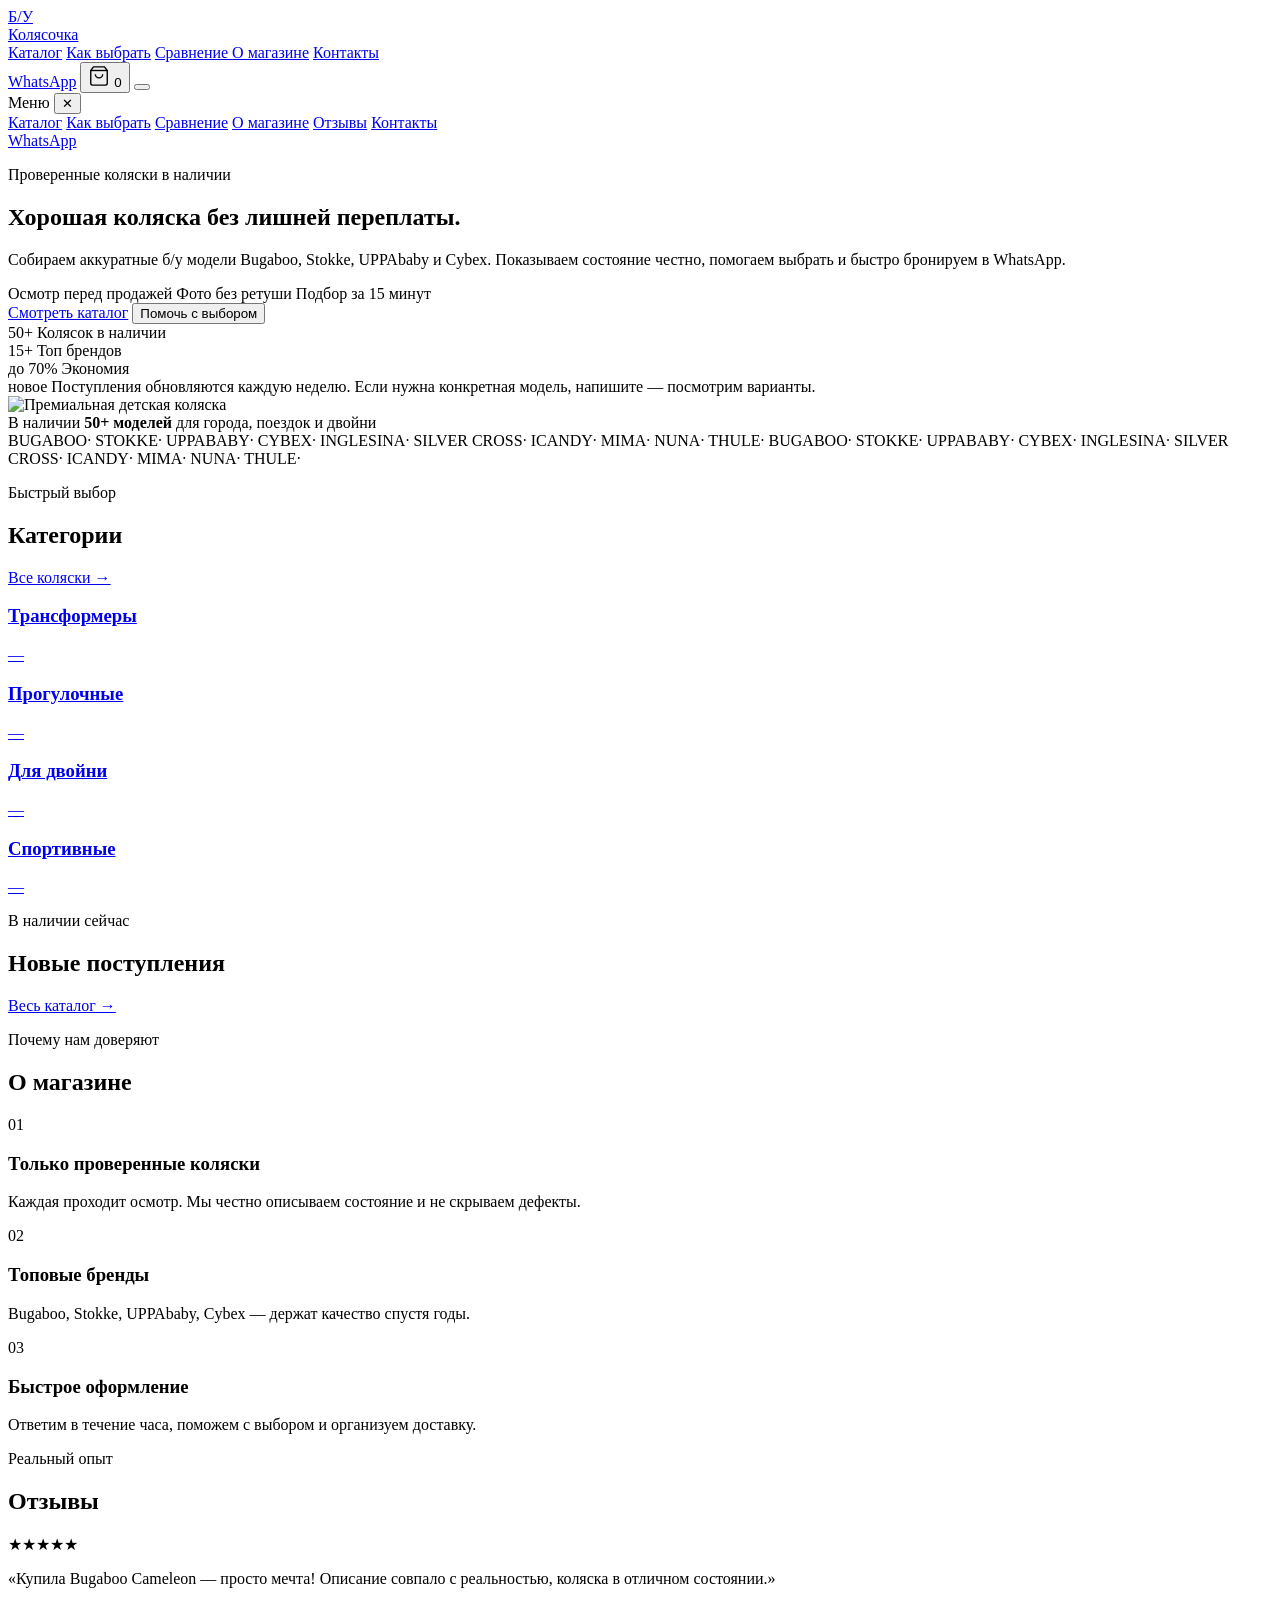
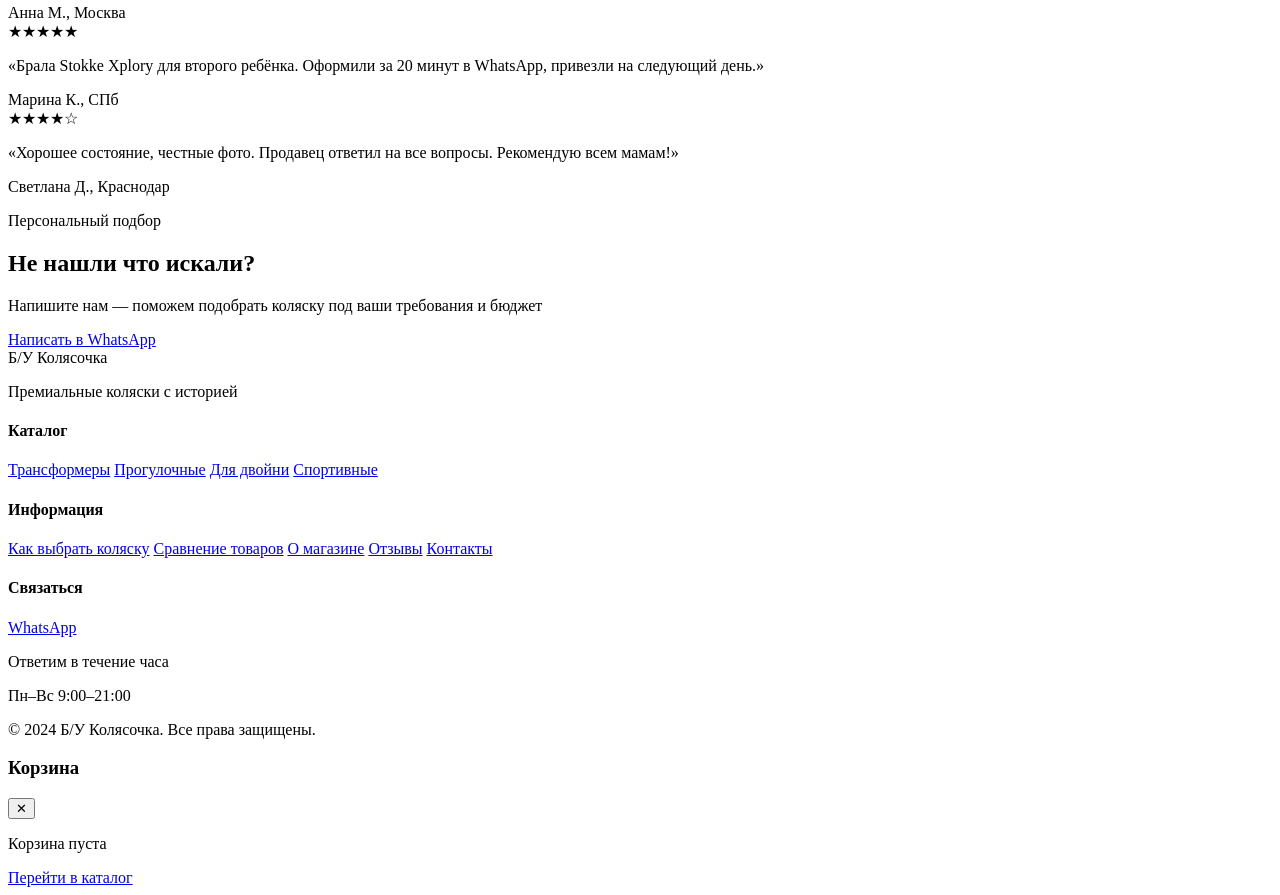
==== index.html @ c4a8dc2a "Simplify site visual style Co-authored-by: valerabeus <valerabeus@users.noreply.github.com>" ====
<!DOCTYPE html>
<html lang="ru">
<head>
  <meta charset="UTF-8">
  <meta name="viewport" content="width=device-width, initial-scale=1.0">
  <title>Б/У Колясочка — Премиальные коляски с историей</title>
  <meta name="description" content="Магазин б/у премиальных детских колясок. Bugaboo, Stokke, UPPAbaby, Cybex — тщательно проверенные коляски по честным ценам.">
  <script>
    (function () {
      var p = location.pathname, m = '/bu-kolyasochka';
      if (p === m || (p.endsWith(m) && !p.endsWith(m + '/'))) {
        location.replace(p + '/' + location.search + location.hash);
      }
    })();
  </script>
  <script src="/bu-kolyasochka/js/site.js"></script>
  <link rel="stylesheet" href="/bu-kolyasochka/css/style.css">
</head>
<body data-page="home">

  <header class="header" id="header">
    <div class="header-inner">
      <a href="index.html" class="logo">Б/У<br>Колясочка</a>
      <nav class="nav">
        <a href="catalog.html" class="nav-link">Каталог</a>
        <a href="kak-vybrat.html" class="nav-link">Как выбрать</a>
        <a href="compare.html" class="nav-link">Сравнение <span data-compare-count style="display:none"></span></a>
        <a href="#about" class="nav-link">О магазине</a>
        <a href="#contact" class="nav-link">Контакты</a>
      </nav>
      <div class="header-actions">
        <a href="https://wa.me/79000000000" class="btn btn-ghost btn-sm" target="_blank" rel="noopener">WhatsApp</a>
        <button class="cart-toggle" id="cartToggle" aria-label="Корзина">
          <svg width="22" height="22" viewBox="0 0 24 24" fill="none" stroke="currentColor" stroke-width="1.5">
            <path d="M6 2L3 6v14a2 2 0 002 2h14a2 2 0 002-2V6l-3-4z"/>
            <line x1="3" y1="6" x2="21" y2="6"/>
            <path d="M16 10a4 4 0 01-8 0"/>
          </svg>
          <span class="cart-count" id="cartCount">0</span>
        </button>
        <button class="burger" id="burgerBtn" aria-label="Меню">
          <span></span><span></span><span></span>
        </button>
      </div>
    </div>
  </header>

  <div class="mobile-menu-overlay" id="mobileMenuOverlay"></div>
  <div class="mobile-menu" id="mobileMenu">
    <div class="mobile-menu-head">
      <span class="mobile-menu-title">Меню</span>
      <button class="mobile-menu-close" id="mobileMenuClose" aria-label="Закрыть">✕</button>
    </div>
    <nav class="mobile-nav">
      <a href="catalog.html" class="mobile-nav-link">Каталог</a>
      <a href="kak-vybrat.html" class="mobile-nav-link">Как выбрать</a>
      <a href="compare.html" class="mobile-nav-link">Сравнение</a>
      <a href="#about" class="mobile-nav-link">О магазине</a>
      <a href="#reviews" class="mobile-nav-link">Отзывы</a>
      <a href="#contact" class="mobile-nav-link">Контакты</a>
    </nav>
    <div class="mobile-menu-wa">
      <a href="https://wa.me/79000000000" class="btn btn-whatsapp btn-sm" style="width:100%" target="_blank" rel="noopener">WhatsApp</a>
    </div>
  </div>

  <section class="hero">
    <div class="hero-accent"></div>
    <div class="hero-body container">
      <p class="hero-label">Проверенные коляски в наличии</p>
      <h1 class="hero-title">Хорошая коляска без лишней переплаты.</h1>
      <p class="hero-sub">Собираем аккуратные б/у модели Bugaboo, Stokke, UPPAbaby и Cybex. Показываем состояние честно, помогаем выбрать и быстро бронируем в WhatsApp.</p>
      <div class="hero-tags" aria-label="Преимущества магазина">
        <span>Осмотр перед продажей</span>
        <span>Фото без ретуши</span>
        <span>Подбор за 15 минут</span>
      </div>
      <div class="hero-cta">
        <a href="catalog.html" class="btn btn-primary btn-lg">Смотреть каталог</a>
        <button type="button" class="btn btn-ghost btn-lg" onclick="window.CatalogAssistant && window.CatalogAssistant.open()">Помочь с выбором</button>
      </div>
      <div class="hero-stats">
        <div class="hero-stat">
          <span class="hero-stat-num">50+</span>
          <span class="hero-stat-label">Колясок в наличии</span>
        </div>
        <div class="hero-stat">
          <span class="hero-stat-num">15+</span>
          <span class="hero-stat-label">Топ брендов</span>
        </div>
        <div class="hero-stat">
          <span class="hero-stat-num">до 70%</span>
          <span class="hero-stat-label">Экономия</span>
        </div>
      </div>
      <div class="hero-note">
        <span class="hero-note-mark">новое</span>
        <span>Поступления обновляются каждую неделю. Если нужна конкретная модель, напишите — посмотрим варианты.</span>
      </div>
    </div>
    <div class="hero-visual">
      <img src="https://placehold.co/1240x1280/1A1A1A/C9A96E?text=Premium+Stroller" alt="Премиальная детская коляска" loading="eager" decoding="async">
      <div class="hero-visual-card">
        <span class="hero-visual-kicker">В наличии</span>
        <strong>50+ моделей</strong>
        <span>для города, поездок и двойни</span>
      </div>
    </div>
  </section>

  <div class="ticker">
    <div class="ticker-track" id="tickerTrack">
      <span>BUGABOO</span><span>·</span>
      <span>STOKKE</span><span>·</span>
      <span>UPPABABY</span><span>·</span>
      <span>CYBEX</span><span>·</span>
      <span>INGLESINA</span><span>·</span>
      <span>SILVER CROSS</span><span>·</span>
      <span>ICANDY</span><span>·</span>
      <span>MIMA</span><span>·</span>
      <span>NUNA</span><span>·</span>
      <span>THULE</span><span>·</span>
      <span>BUGABOO</span><span>·</span>
      <span>STOKKE</span><span>·</span>
      <span>UPPABABY</span><span>·</span>
      <span>CYBEX</span><span>·</span>
      <span>INGLESINA</span><span>·</span>
      <span>SILVER CROSS</span><span>·</span>
      <span>ICANDY</span><span>·</span>
      <span>MIMA</span><span>·</span>
      <span>NUNA</span><span>·</span>
      <span>THULE</span><span>·</span>
    </div>
  </div>

  <section class="section" id="categories">
    <div class="container">
      <div class="section-header">
        <div>
          <p class="section-kicker">Быстрый выбор</p>
          <h2 class="section-title">Категории</h2>
        </div>
        <a href="catalog.html" class="section-link">Все коляски →</a>
      </div>
      <div class="categories-grid">
        <a href="catalog.html?type=transformer" class="category-card category-card--large">
          <div class="category-card-bg" style="background-image:url('https://placehold.co/800x900/111111/C9A96E?text=Трансформеры')"></div>
          <div class="category-card-content">
            <h3 class="category-card-title">Трансформеры</h3>
            <p class="category-card-count" id="countTransformer">—</p>
          </div>
        </a>
        <div class="categories-side">
          <a href="catalog.html?type=stroller" class="category-card">
            <div class="category-card-bg" style="background-image:url('https://placehold.co/600x400/111111/C9A96E?text=Прогулочные')"></div>
            <div class="category-card-content">
              <h3 class="category-card-title">Прогулочные</h3>
              <p class="category-card-count" id="countStroller">—</p>
            </div>
          </a>
          <a href="catalog.html?type=twin" class="category-card">
            <div class="category-card-bg" style="background-image:url('https://placehold.co/600x400/111111/C9A96E?text=Для+двойни')"></div>
            <div class="category-card-content">
              <h3 class="category-card-title">Для двойни</h3>
              <p class="category-card-count" id="countTwin">—</p>
            </div>
          </a>
          <a href="catalog.html?type=sport" class="category-card">
            <div class="category-card-bg" style="background-image:url('https://placehold.co/600x400/111111/C9A96E?text=Спортивные')"></div>
            <div class="category-card-content">
              <h3 class="category-card-title">Спортивные</h3>
              <p class="category-card-count" id="countSport">—</p>
            </div>
          </a>
        </div>
      </div>
    </div>
  </section>

  <section class="section" id="featured">
    <div class="container">
      <div class="section-header">
        <div>
          <p class="section-kicker">В наличии сейчас</p>
          <h2 class="section-title">Новые поступления</h2>
        </div>
        <a href="catalog.html" class="section-link">Весь каталог →</a>
      </div>
      <div class="products-grid" id="featuredGrid"></div>
    </div>
  </section>

  <section class="section" id="about">
    <div class="container">
      <div class="section-header">
        <div>
          <p class="section-kicker">Почему нам доверяют</p>
          <h2 class="section-title">О магазине</h2>
        </div>
      </div>
      <div class="about-grid">
        <div class="about-card">
          <div class="about-card-icon">01</div>
          <h3 class="about-card-title">Только проверенные коляски</h3>
          <p class="about-card-text">Каждая проходит осмотр. Мы честно описываем состояние и не скрываем дефекты.</p>
        </div>
        <div class="about-card">
          <div class="about-card-icon">02</div>
          <h3 class="about-card-title">Топовые бренды</h3>
          <p class="about-card-text">Bugaboo, Stokke, UPPAbaby, Cybex — держат качество спустя годы.</p>
        </div>
        <div class="about-card">
          <div class="about-card-icon">03</div>
          <h3 class="about-card-title">Быстрое оформление</h3>
          <p class="about-card-text">Ответим в течение часа, поможем с выбором и организуем доставку.</p>
        </div>
      </div>
    </div>
  </section>

  <section class="section" id="reviews">
    <div class="container">
      <div class="section-header">
        <div>
          <p class="section-kicker">Реальный опыт</p>
          <h2 class="section-title">Отзывы</h2>
        </div>
      </div>
      <div class="reviews-grid">
        <div class="review-card">
          <div class="review-stars">★★★★★</div>
          <p class="review-text">«Купила Bugaboo Cameleon — просто мечта! Описание совпало с реальностью, коляска в отличном состоянии.»</p>
          <div class="review-author">Анна М., Москва</div>
        </div>
        <div class="review-card">
          <div class="review-stars">★★★★★</div>
          <p class="review-text">«Брала Stokke Xplory для второго ребёнка. Оформили за 20 минут в WhatsApp, привезли на следующий день.»</p>
          <div class="review-author">Марина К., СПб</div>
        </div>
        <div class="review-card">
          <div class="review-stars">★★★★☆</div>
          <p class="review-text">«Хорошее состояние, честные фото. Продавец ответил на все вопросы. Рекомендую всем мамам!»</p>
          <div class="review-author">Светлана Д., Краснодар</div>
        </div>
      </div>
    </div>
  </section>

  <section class="section section--cta" id="contact">
    <div class="container">
      <div class="contact-cta">
        <p class="section-kicker">Персональный подбор</p>
        <h2 class="contact-title">Не нашли что искали?</h2>
        <p class="contact-sub">Напишите нам — поможем подобрать коляску под ваши требования и бюджет</p>
        <a href="https://wa.me/79000000000" class="btn btn-primary btn-lg" target="_blank" rel="noopener">Написать в WhatsApp</a>
      </div>
    </div>
  </section>

  <footer class="footer">
    <div class="container">
      <div class="footer-grid">
        <div class="footer-brand">
          <div class="footer-logo">Б/У Колясочка</div>
          <p class="footer-tagline">Премиальные коляски с историей</p>
        </div>
        <div class="footer-col">
          <h4 class="footer-col-title">Каталог</h4>
          <a href="catalog.html?type=transformer" class="footer-link">Трансформеры</a>
          <a href="catalog.html?type=stroller" class="footer-link">Прогулочные</a>
          <a href="catalog.html?type=twin" class="footer-link">Для двойни</a>
          <a href="catalog.html?type=sport" class="footer-link">Спортивные</a>
        </div>
        <div class="footer-col">
          <h4 class="footer-col-title">Информация</h4>
          <a href="kak-vybrat.html" class="footer-link">Как выбрать коляску</a>
          <a href="compare.html" class="footer-link">Сравнение товаров</a>
          <a href="#about" class="footer-link">О магазине</a>
          <a href="#reviews" class="footer-link">Отзывы</a>
          <a href="#contact" class="footer-link">Контакты</a>
        </div>
        <div class="footer-col">
          <h4 class="footer-col-title">Связаться</h4>
          <a href="https://wa.me/79000000000" class="footer-link" target="_blank" rel="noopener">WhatsApp</a>
          <p class="footer-text">Ответим в течение часа</p>
          <p class="footer-text">Пн–Вс 9:00–21:00</p>
        </div>
      </div>
      <div class="footer-bottom">
        <p class="footer-copy">© 2024 Б/У Колясочка. Все права защищены.</p>
      </div>
    </div>
  </footer>

  <div class="cart-overlay" id="cartOverlay"></div>
  <aside class="cart-drawer" id="cartDrawer">
    <div class="cart-drawer-header">
      <h3 class="cart-drawer-title">Корзина</h3>
      <button class="cart-drawer-close" id="cartClose" aria-label="Закрыть">✕</button>
    </div>
    <div class="cart-drawer-body" id="cartBody">
      <div class="cart-empty" id="cartEmpty">
        <p>Корзина пуста</p>
        <a href="catalog.html" class="btn btn-primary btn-sm">Перейти в каталог</a>
      </div>
      <div class="cart-items" id="cartItems"></div>
    </div>
    <div class="cart-drawer-footer" id="cartFooter" style="display:none">
      <div class="cart-total">
        <span>Итого:</span>
        <span class="cart-total-price" id="cartTotal">0 ₽</span>
      </div>
      <button class="btn btn-primary btn-lg" id="checkoutBtn" style="width:100%">Оформить через WhatsApp</button>
    </div>
  </aside>

  <nav class="bottom-nav" id="bottomNav" aria-label="Мобильная навигация"></nav>

  <script src="/bu-kolyasochka/js/products.js"></script>
  <script src="/bu-kolyasochka/js/cart.js"></script>
  <script src="/bu-kolyasochka/js/compare.js"></script>
  <script src="/bu-kolyasochka/js/main.js"></script>
  <script src="/bu-kolyasochka/js/assistant.js"></script>
</body>
</html>
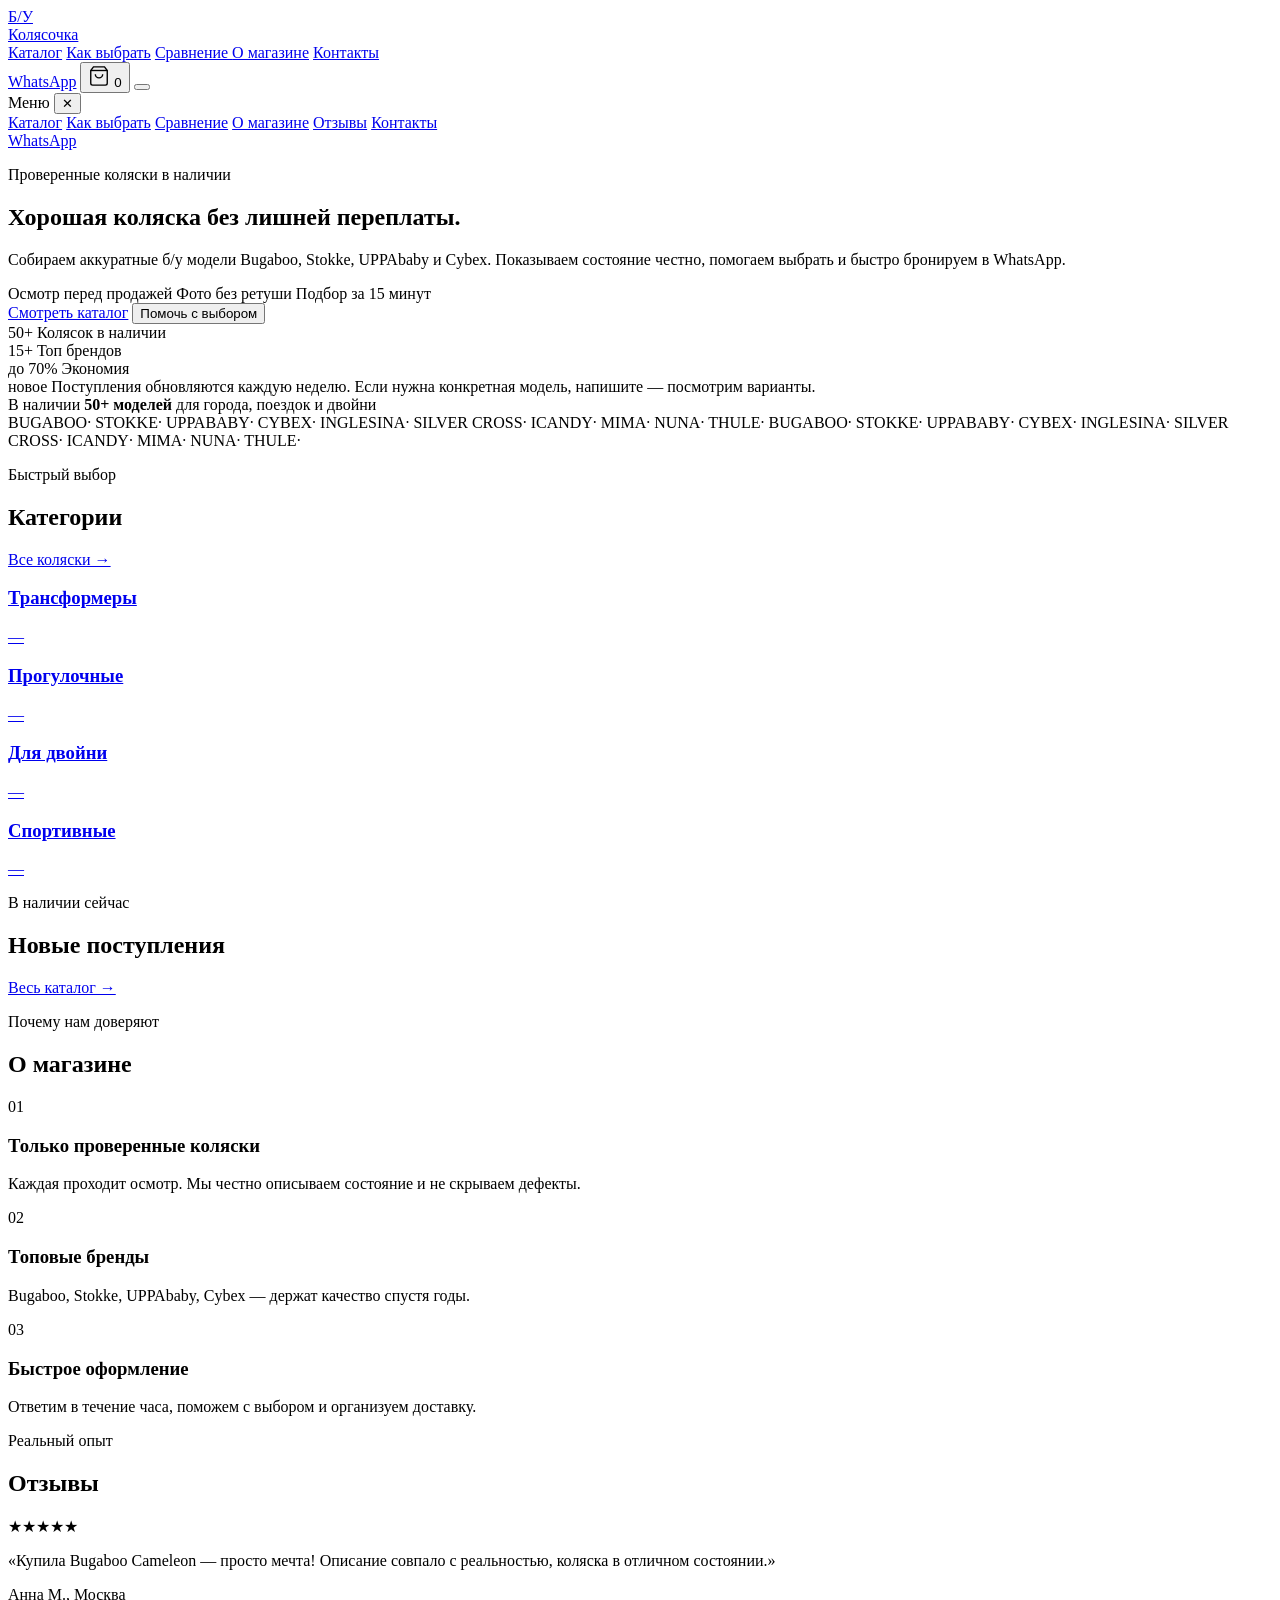
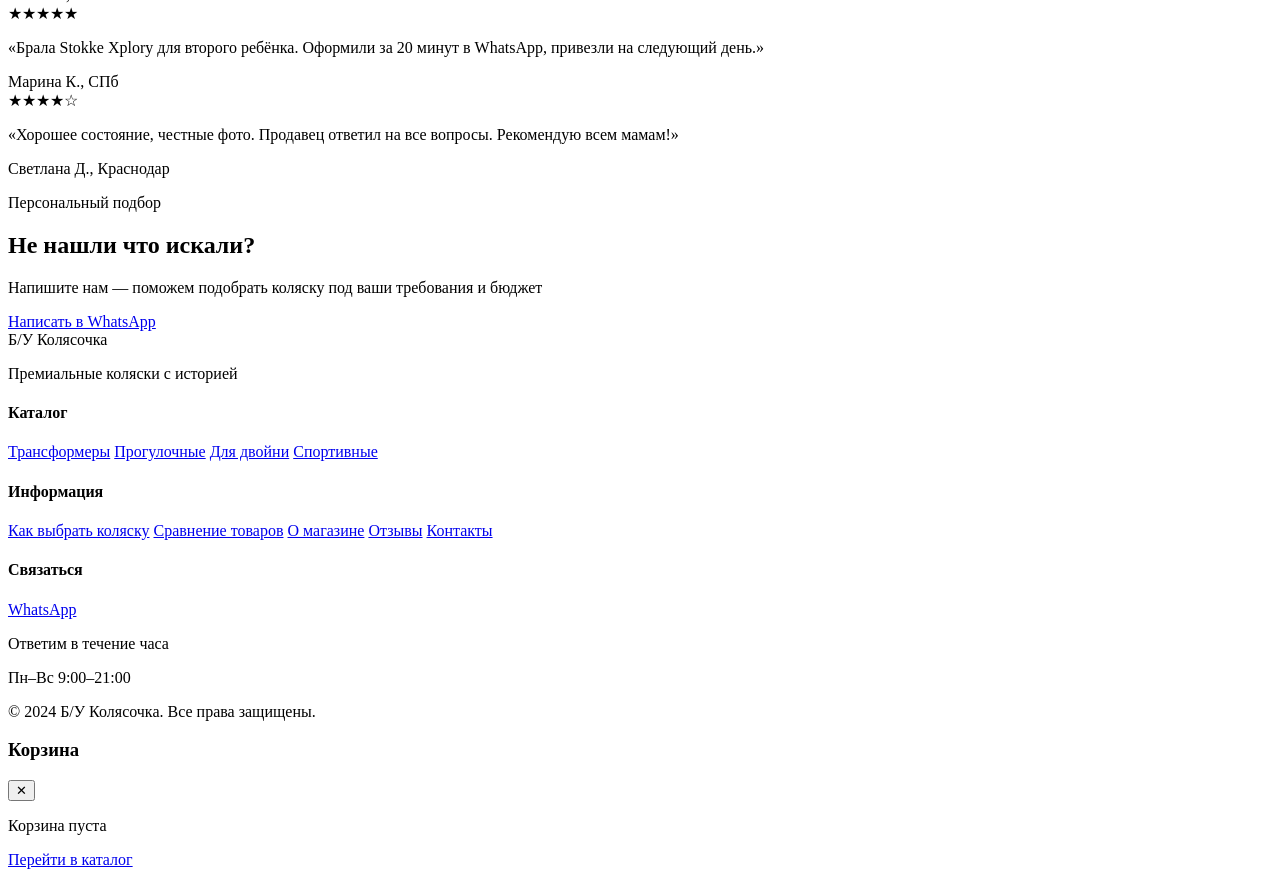
==== commit ceca9732: "Remove homepage placeholder image links Co-authored-by: valerabeus <valerabeus@users.noreply.github." ====
--- a/index.html
+++ b/index.html
@@ -99,7 +99,6 @@
       </div>
     </div>
     <div class="hero-visual">
-      <img src="https://placehold.co/1240x1280/1A1A1A/C9A96E?text=Premium+Stroller" alt="Премиальная детская коляска" loading="eager" decoding="async">
       <div class="hero-visual-card">
         <span class="hero-visual-kicker">В наличии</span>
         <strong>50+ моделей</strong>
@@ -144,7 +143,7 @@
       </div>
       <div class="categories-grid">
         <a href="catalog.html?type=transformer" class="category-card category-card--large">
-          <div class="category-card-bg" style="background-image:url('https://placehold.co/800x900/111111/C9A96E?text=Трансформеры')"></div>
+          <div class="category-card-bg"></div>
           <div class="category-card-content">
             <h3 class="category-card-title">Трансформеры</h3>
             <p class="category-card-count" id="countTransformer">—</p>
@@ -152,21 +151,21 @@
         </a>
         <div class="categories-side">
           <a href="catalog.html?type=stroller" class="category-card">
-            <div class="category-card-bg" style="background-image:url('https://placehold.co/600x400/111111/C9A96E?text=Прогулочные')"></div>
+            <div class="category-card-bg"></div>
             <div class="category-card-content">
               <h3 class="category-card-title">Прогулочные</h3>
               <p class="category-card-count" id="countStroller">—</p>
             </div>
           </a>
           <a href="catalog.html?type=twin" class="category-card">
-            <div class="category-card-bg" style="background-image:url('https://placehold.co/600x400/111111/C9A96E?text=Для+двойни')"></div>
+            <div class="category-card-bg"></div>
             <div class="category-card-content">
               <h3 class="category-card-title">Для двойни</h3>
               <p class="category-card-count" id="countTwin">—</p>
             </div>
           </a>
           <a href="catalog.html?type=sport" class="category-card">
-            <div class="category-card-bg" style="background-image:url('https://placehold.co/600x400/111111/C9A96E?text=Спортивные')"></div>
+            <div class="category-card-bg"></div>
             <div class="category-card-content">
               <h3 class="category-card-title">Спортивные</h3>
               <p class="category-card-count" id="countSport">—</p>
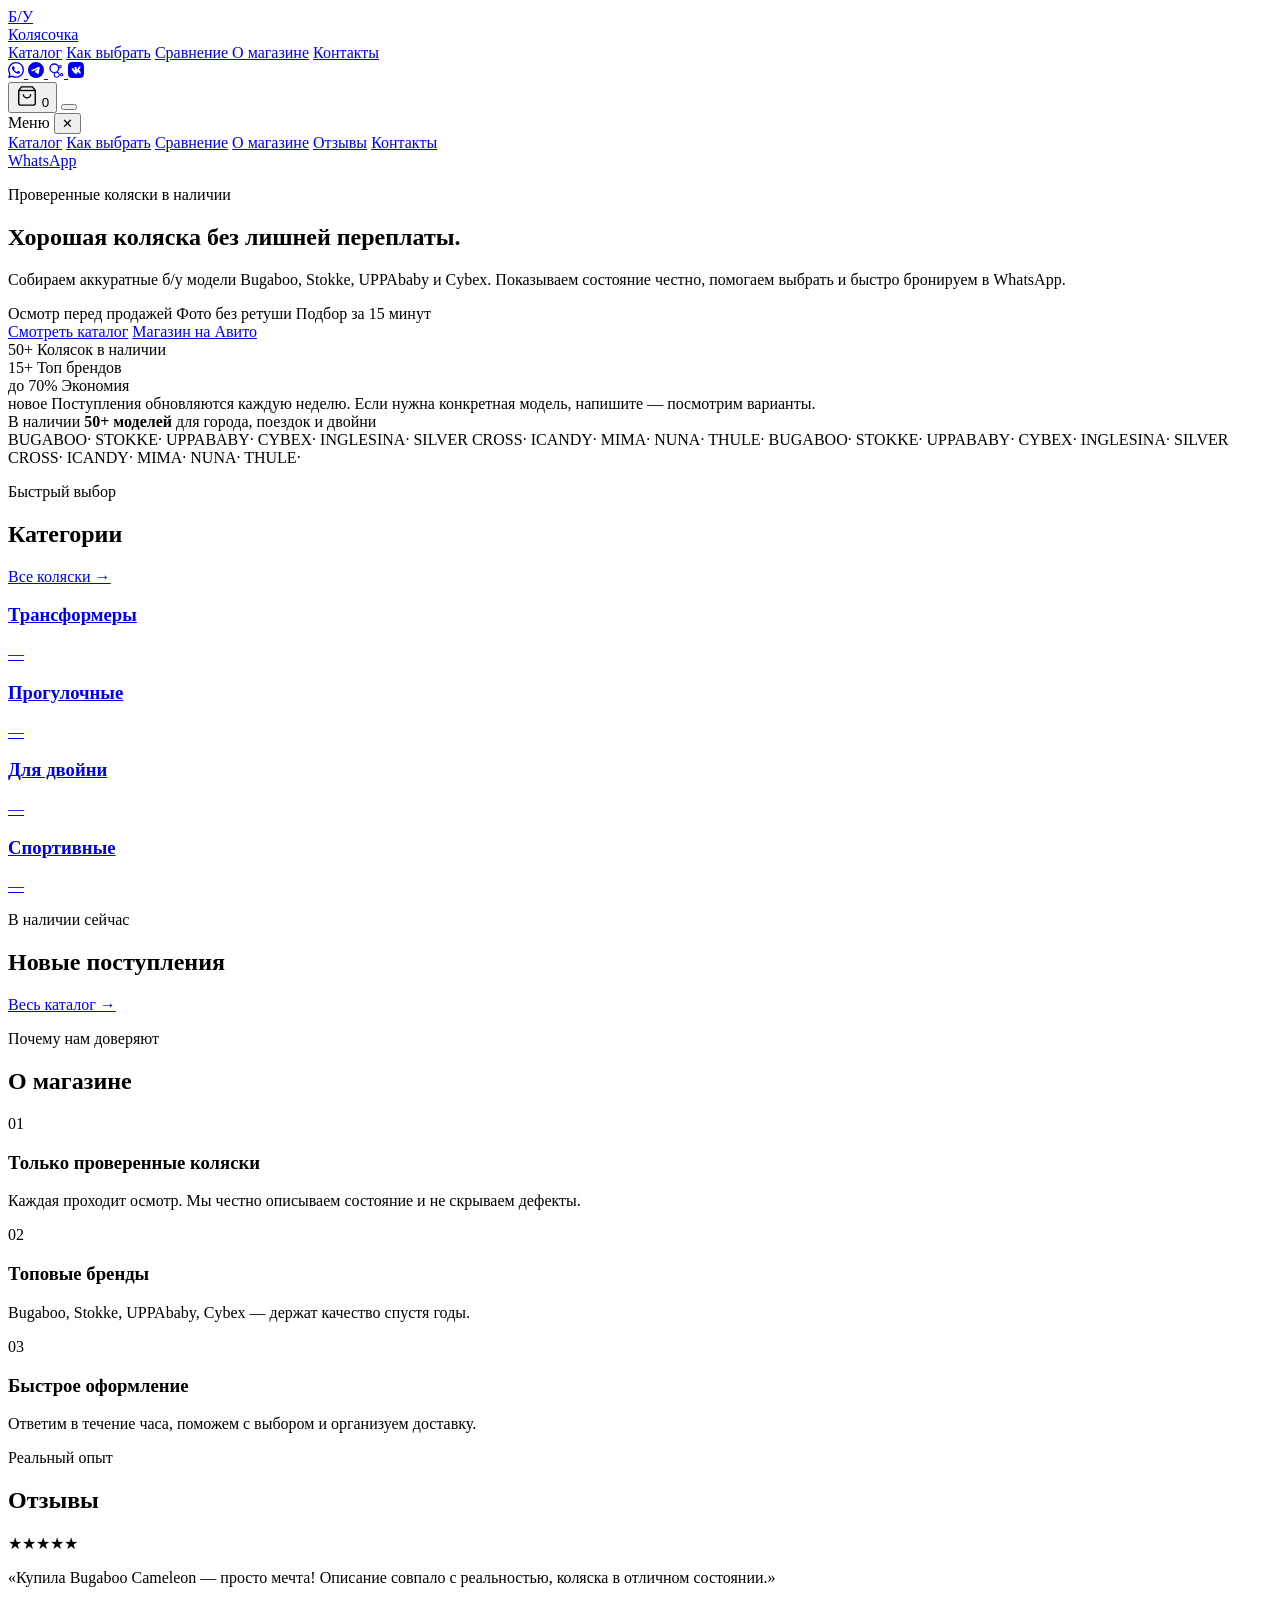
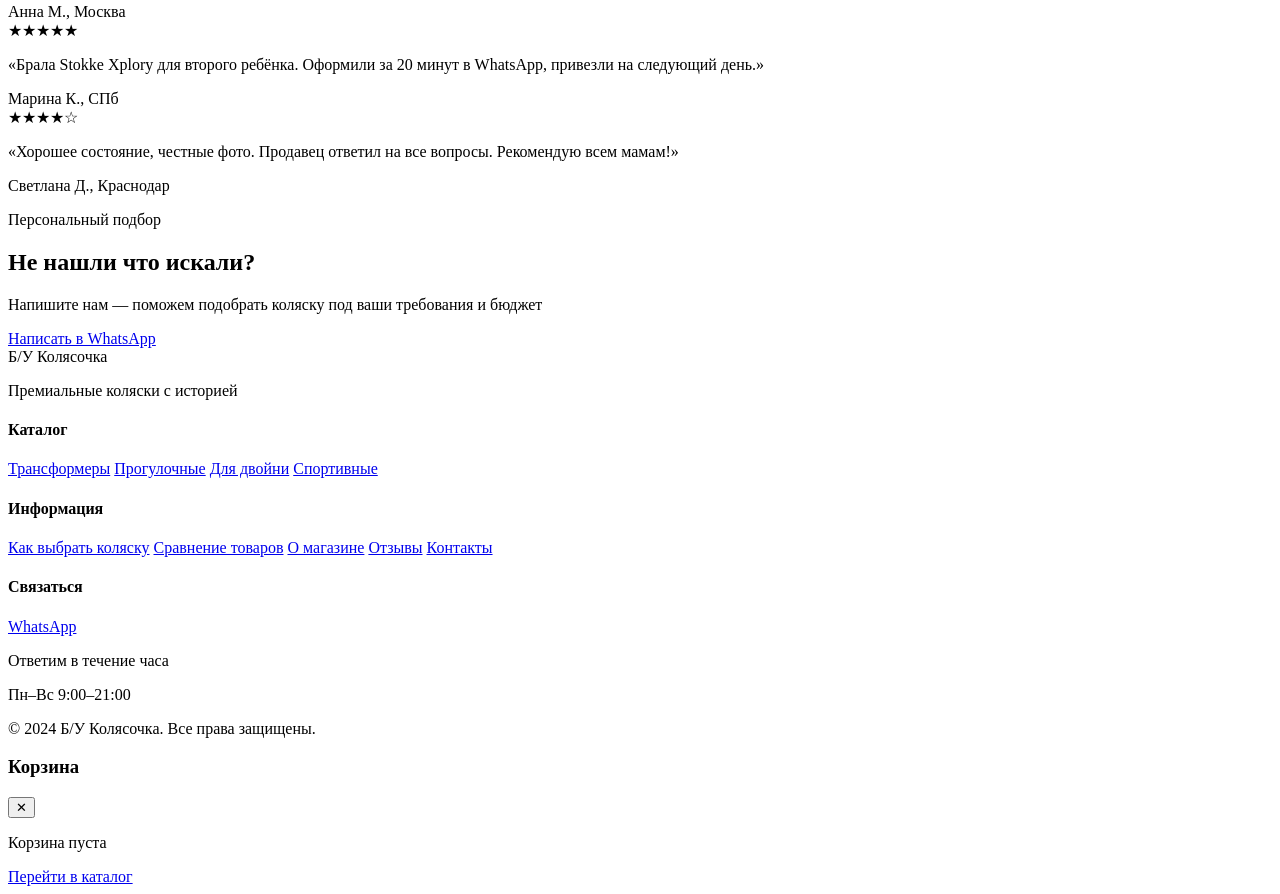
==== commit 55bcc6d7: "Add social icons to all page headers and Avito CTA to hero Replace WhatsApp button in header with 4 " ====
--- a/index.html
+++ b/index.html
@@ -29,7 +29,20 @@
         <a href="#contact" class="nav-link">Контакты</a>
       </nav>
       <div class="header-actions">
-        <a href="https://wa.me/79000000000" class="btn btn-ghost btn-sm" target="_blank" rel="noopener">WhatsApp</a>
+        <div class="social-icons">
+          <a href="https://wa.me/79000000000" class="social-icon social-icon--wa" target="_blank" rel="noopener" title="WhatsApp">
+            <svg width="16" height="16" viewBox="0 0 24 24" fill="currentColor" aria-hidden="true"><path d="M17.472 14.382c-.297-.149-1.758-.867-2.03-.967-.273-.099-.471-.148-.67.15-.197.297-.767.966-.94 1.164-.173.199-.347.223-.644.075-.297-.15-1.255-.463-2.39-1.475-.883-.788-1.48-1.761-1.653-2.059-.173-.297-.018-.458.13-.606.134-.133.298-.347.446-.52.149-.174.198-.298.298-.497.099-.198.05-.371-.025-.52-.075-.149-.669-1.612-.916-2.207-.242-.579-.487-.5-.669-.51-.173-.008-.371-.01-.57-.01-.198 0-.52.074-.792.372-.272.297-1.04 1.016-1.04 2.479 0 1.462 1.065 2.875 1.213 3.074.149.198 2.096 3.2 5.077 4.487.709.306 1.262.489 1.694.625.712.227 1.36.195 1.871.118.571-.085 1.758-.719 2.006-1.413.248-.694.248-1.289.173-1.413-.074-.124-.272-.198-.57-.347m-5.421 7.403h-.004a9.87 9.87 0 01-5.031-1.378l-.361-.214-3.741.982.998-3.648-.235-.374a9.86 9.86 0 01-1.51-5.26c.001-5.45 4.436-9.884 9.888-9.884 2.64 0 5.122 1.03 6.988 2.898a9.825 9.825 0 012.893 6.994c-.003 5.45-4.437 9.884-9.885 9.884m8.413-18.297A11.815 11.815 0 0012.05 0C5.495 0 .16 5.335.157 11.892c0 2.096.547 4.142 1.588 5.945L.057 24l6.305-1.654a11.882 11.882 0 005.683 1.448h.005c6.554 0 11.89-5.335 11.893-11.893a11.821 11.821 0 00-3.48-8.413z"/></svg>
+          </a>
+          <a href="https://t.me/bukolyasochka" class="social-icon social-icon--tg" target="_blank" rel="noopener" title="Telegram">
+            <svg width="16" height="16" viewBox="0 0 24 24" fill="currentColor" aria-hidden="true"><path d="M11.944 0A12 12 0 0 0 0 12a12 12 0 0 0 12 12 12 12 0 0 0 12-12A12 12 0 0 0 12 0a12 12 0 0 0-.056 0zm4.962 7.224c.1-.002.321.023.465.14a.506.506 0 0 1 .171.325c.016.093.036.306.02.472-.18 1.898-.962 6.502-1.36 8.627-.168.9-.499 1.201-.82 1.23-.696.065-1.225-.46-1.9-.902-1.056-.693-1.653-1.124-2.678-1.8-1.185-.78-.417-1.21.258-1.91.177-.184 3.247-2.977 3.307-3.23.007-.032.014-.15-.056-.212s-.174-.041-.249-.024c-.106.024-1.793 1.14-5.061 3.345-.48.33-.913.49-1.302.48-.428-.008-1.252-.241-1.865-.44-.752-.245-1.349-.374-1.297-.789.027-.216.325-.437.893-.663 3.498-1.524 5.83-2.529 6.998-3.014 3.332-1.386 4.025-1.627 4.476-1.635z"/></svg>
+          </a>
+          <a href="https://www.avito.ru/bukolyasochka" class="social-icon social-icon--avito" target="_blank" rel="noopener" title="Авито">
+            <svg width="16" height="16" viewBox="0 0 24 24" fill="currentColor" aria-hidden="true"><path d="M9.5 2a7.5 7.5 0 1 1 0 15 7.5 7.5 0 0 1 0-15zm0 2a5.5 5.5 0 1 0 0 11 5.5 5.5 0 0 0 0-11zm8.5.5a2.5 2.5 0 1 1 0 5 2.5 2.5 0 0 1 0-5zm0 1.5a1 1 0 1 0 0 2 1 1 0 0 0 0-2zm-5 8.5a4.5 4.5 0 1 1 0 9 4.5 4.5 0 0 1 0-9zm0 1.5a3 3 0 1 0 0 6 3 3 0 0 0 0-6zm7.5.5a2.5 2.5 0 1 1 0 5 2.5 2.5 0 0 1 0-5zm0 1.5a1 1 0 1 0 0 2 1 1 0 0 0 0-2z"/></svg>
+          </a>
+          <a href="https://vk.com/bukolyasochka" class="social-icon social-icon--vk" target="_blank" rel="noopener" title="ВКонтакте">
+            <svg width="16" height="16" viewBox="0 0 24 24" fill="currentColor" aria-hidden="true"><path d="M15.684 0H8.316C1.592 0 0 1.592 0 8.316v7.368C0 22.408 1.592 24 8.316 24h7.368C22.408 24 24 22.408 24 15.684V8.316C24 1.592 22.391 0 15.684 0zm3.692 17.123h-1.744c-.66 0-.864-.525-2.05-1.727-1.033-1.01-1.49-.9-1.49.476v1.255c0 .368-.122.588-1.14.588-1.68 0-3.54-.996-4.85-2.859-1.965-2.748-2.503-4.804-2.503-5.226 0-.228.09-.44.347-.44h1.753c.26 0 .357.12.453.406.502 1.455 1.34 2.73 1.68 2.73.13 0 .189-.06.189-.386V9.28c-.044-.834-.484-1.166-.484-1.536 0-.189.163-.388.422-.388h2.761c.22 0 .297.117.297.375v3.572c0 .207.09.28.146.28.13 0 .243-.073.483-.325 1.492-1.615 2.558-4.11 2.558-4.11.069-.145.22-.283.475-.283h1.753c.524 0 .637.268.524.53-.217.505-2.312 3.96-2.312 3.96-.178.3-.245.43 0 .757.178.246.762.756 1.152 1.213.716.828 1.264 1.525 1.409 2.005.14.487-.107.738-.596.738z"/></svg>
+          </a>
+        </div>
         <button class="cart-toggle" id="cartToggle" aria-label="Корзина">
           <svg width="22" height="22" viewBox="0 0 24 24" fill="none" stroke="currentColor" stroke-width="1.5">
             <path d="M6 2L3 6v14a2 2 0 002 2h14a2 2 0 002-2V6l-3-4z"/>
@@ -77,7 +90,7 @@
       </div>
       <div class="hero-cta">
         <a href="catalog.html" class="btn btn-primary btn-lg">Смотреть каталог</a>
-        <button type="button" class="btn btn-ghost btn-lg" onclick="window.CatalogAssistant && window.CatalogAssistant.open()">Помочь с выбором</button>
+        <a href="https://www.avito.ru/bukolyasochka" class="btn btn-avito btn-lg" target="_blank" rel="noopener">Магазин на Авито</a>
       </div>
       <div class="hero-stats">
         <div class="hero-stat">
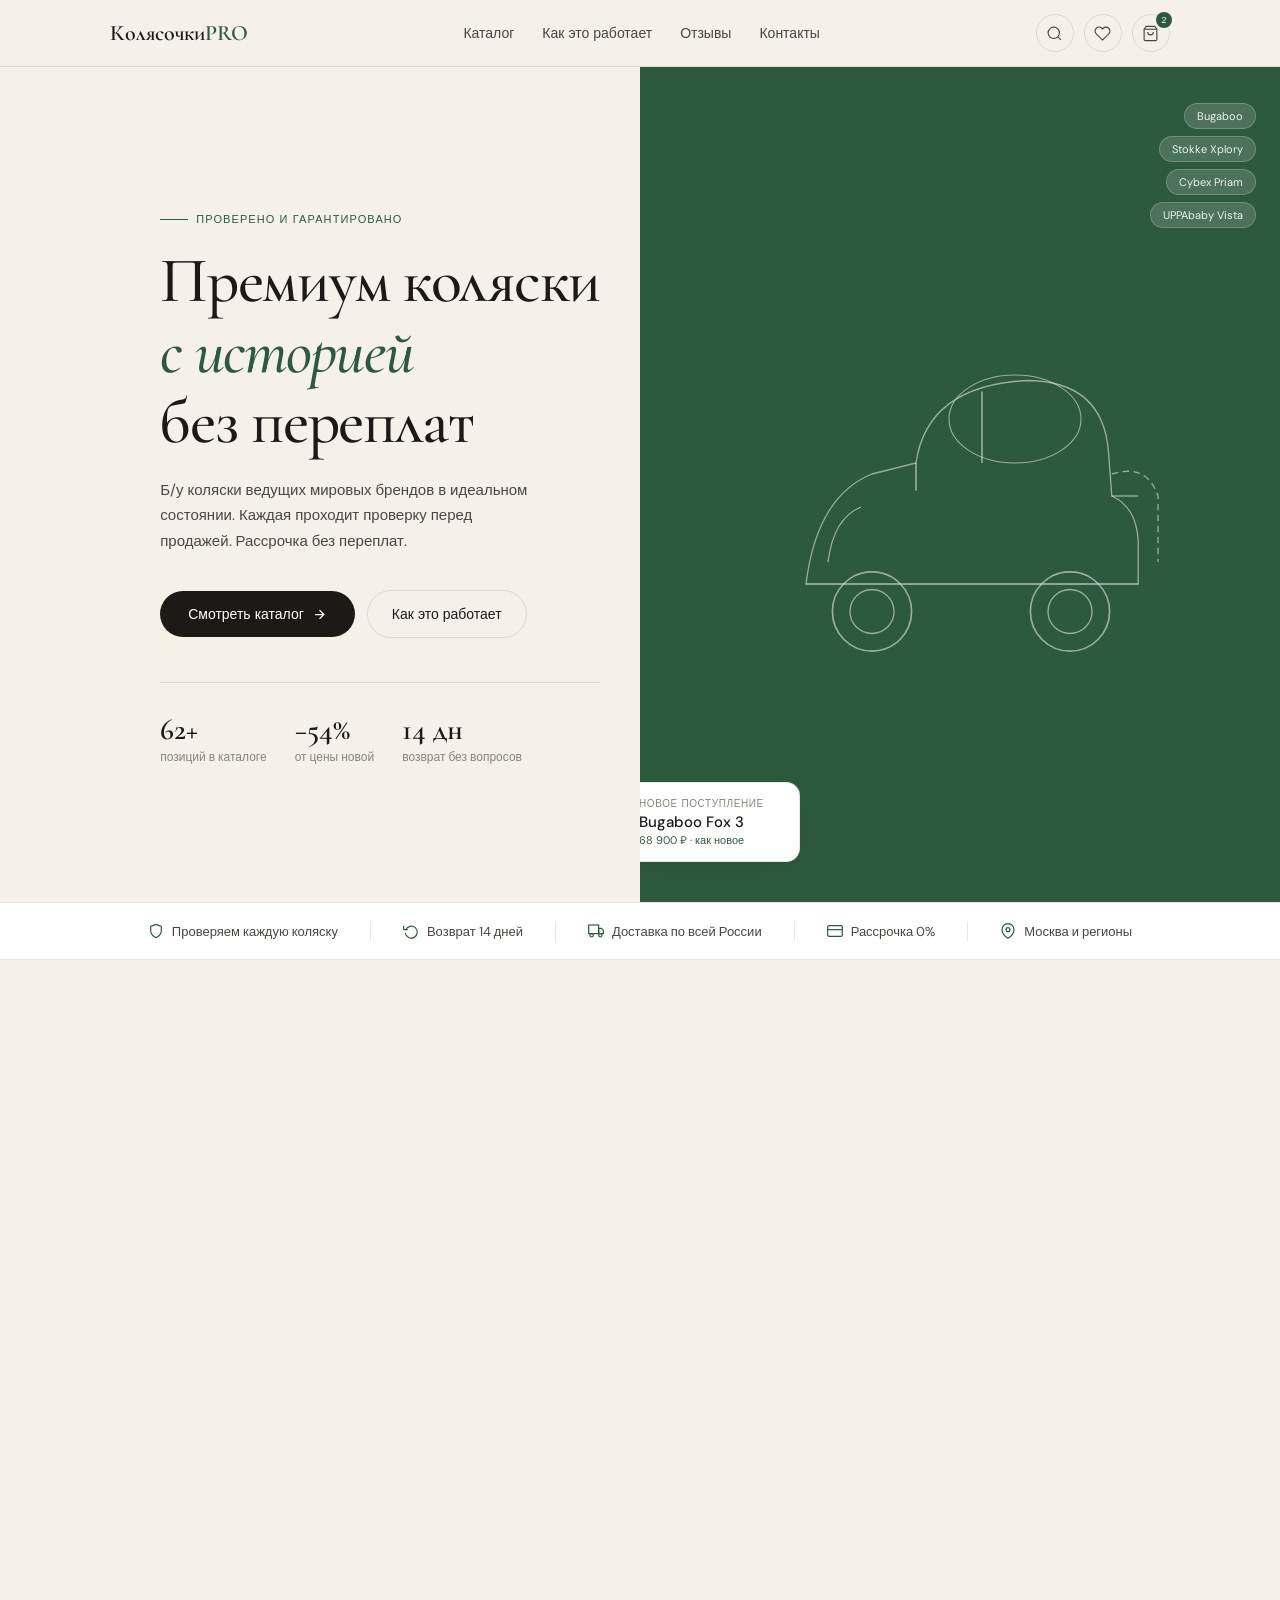
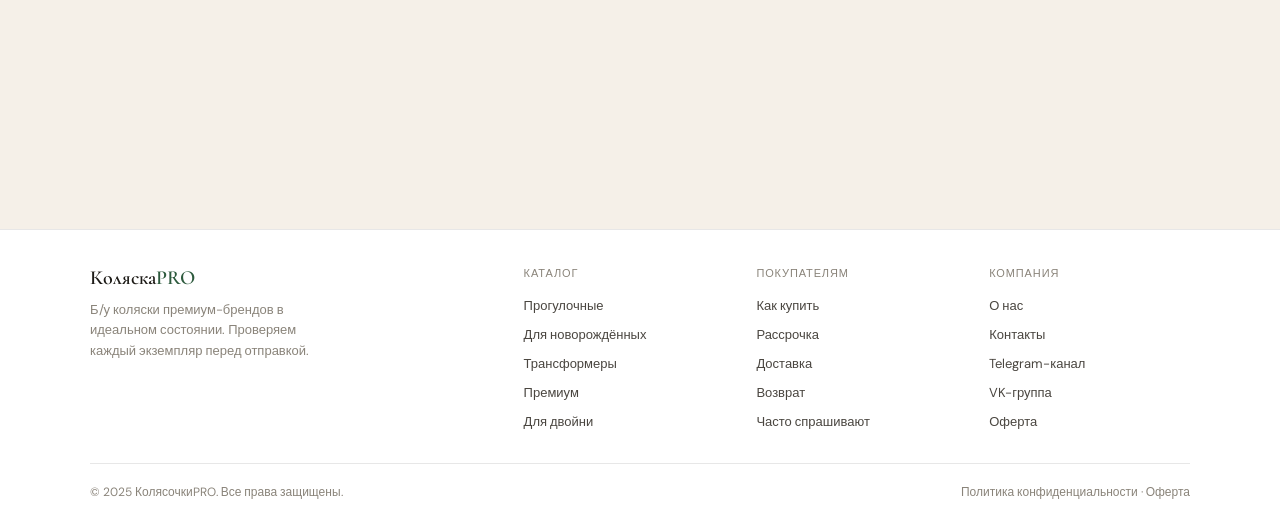
==== commit c8c7d54c: "Rebuild storefront from ZIP layouts and expand catalog to 62 items. Apply new homepage, catalog, pro" ====
--- a/index.html
+++ b/index.html
@@ -1,337 +1,904 @@
 <!DOCTYPE html>
 <html lang="ru">
 <head>
-  <meta charset="UTF-8">
-  <meta name="viewport" content="width=device-width, initial-scale=1.0">
-  <title>Б/У Колясочка — Премиальные коляски с историей</title>
-  <meta name="description" content="Магазин б/у премиальных детских колясок. Bugaboo, Stokke, UPPAbaby, Cybex — тщательно проверенные коляски по честным ценам.">
-  <script>
-    (function () {
-      var p = location.pathname, m = '/bu-kolyasochka';
-      if (p === m || (p.endsWith(m) && !p.endsWith(m + '/'))) {
-        location.replace(p + '/' + location.search + location.hash);
-      }
-    })();
-  </script>
-  <script src="/bu-kolyasochka/js/site.js"></script>
-  <link rel="stylesheet" href="/bu-kolyasochka/css/style.css">
+<meta charset="UTF-8">
+<meta name="viewport" content="width=device-width, initial-scale=1.0">
+<title>КолясочкиPRO — б/у коляски премиум-класса</title>
+<meta name="description" content="Б/у коляски ведущих мировых брендов в отличном состоянии. Проверка, рассрочка, доставка по России и ИИ-подбор по каталогу.">
+<script src="/bu-kolyasochka/js/site.js"></script>
+<link rel="preconnect" href="https://fonts.googleapis.com">
+<link href="https://fonts.googleapis.com/css2?family=Cormorant+Garamond:ital,wght@0,400;0,500;0,600;1,400;1,500&family=DM+Sans:wght@300;400;500&display=swap" rel="stylesheet">
+<style>
+*, *::before, *::after { box-sizing: border-box; margin: 0; padding: 0; }
+
+:root {
+  --cream: #f5f0e8;
+  --cream2: #ede7d9;
+  --ink: #1c1a16;
+  --ink2: #4a4640;
+  --ink3: #8a847a;
+  --surface: #ffffff;
+  --green: #2d5a3d;
+  --green-light: #e8f2eb;
+  --green-mid: #4a8c62;
+  --sand: #c8a96e;
+  --sand-light: #f7f0e2;
+  --border: rgba(28,26,22,0.1);
+  --border2: rgba(28,26,22,0.06);
+  --r: 14px;
+  --r-sm: 8px;
+}
+
+html { scroll-behavior: smooth; }
+
+body {
+  font-family: 'DM Sans', sans-serif;
+  background: var(--cream);
+  color: var(--ink);
+  overflow-x: hidden;
+  -webkit-font-smoothing: antialiased;
+}
+
+/* ── UTILITY ── */
+.serif { font-family: 'Cormorant Garamond', serif; }
+.container { max-width: 1100px; margin: 0 auto; padding: 0 20px; }
+a { text-decoration: none; color: inherit; }
+img { display: block; max-width: 100%; }
+
+/* ── NAV ── */
+nav {
+  position: sticky; top: 0; z-index: 100;
+  background: rgba(245,240,232,0.92);
+  backdrop-filter: blur(12px);
+  -webkit-backdrop-filter: blur(12px);
+  border-bottom: 1px solid var(--border);
+}
+.nav-inner {
+  display: flex; align-items: center; justify-content: space-between;
+  padding: 14px 20px; max-width: 1100px; margin: 0 auto;
+}
+.logo {
+  font-family: 'Cormorant Garamond', serif;
+  font-size: 22px; font-weight: 600; letter-spacing: -.01em;
+  color: var(--ink);
+}
+.logo span { color: var(--green); }
+.nav-links {
+  display: flex; gap: 28px; list-style: none;
+  font-size: 14px; font-weight: 400; color: var(--ink2);
+}
+.nav-links a:hover { color: var(--green); }
+.nav-actions { display: flex; gap: 10px; align-items: center; }
+.nav-icon-btn {
+  width: 38px; height: 38px; border-radius: 50%;
+  border: 1px solid var(--border);
+  background: transparent; cursor: pointer;
+  display: flex; align-items: center; justify-content: center;
+  transition: background .15s, border-color .15s;
+  position: relative;
+}
+.nav-icon-btn:hover { background: var(--cream2); border-color: rgba(28,26,22,0.2); }
+.nav-icon-btn svg { width: 17px; height: 17px; stroke: var(--ink2); fill: none; stroke-width: 1.6; }
+.cart-badge {
+  position: absolute; top: -3px; right: -3px;
+  width: 16px; height: 16px; border-radius: 50%;
+  background: var(--green); color: #fff;
+  font-size: 9px; font-weight: 500;
+  display: flex; align-items: center; justify-content: center;
+}
+.burger {
+  display: none; flex-direction: column; gap: 5px;
+  cursor: pointer; padding: 4px; background: none; border: none;
+}
+.burger span {
+  display: block; width: 22px; height: 1.5px;
+  background: var(--ink); border-radius: 2px; transition: all .25s;
+}
+
+/* ── HERO ── */
+.hero {
+  min-height: calc(100vh - 65px);
+  display: grid; grid-template-columns: 1fr 1fr;
+  align-items: center; gap: 0;
+  padding: 0; overflow: hidden;
+}
+.hero-left {
+  padding: 60px 40px 60px 20px;
+  max-width: 560px; margin-left: auto;
+  animation: fadeLeft .8s ease both;
+}
+.hero-eyebrow {
+  display: inline-flex; align-items: center; gap: 8px;
+  font-size: 11px; font-weight: 500; letter-spacing: .1em;
+  text-transform: uppercase; color: var(--green);
+  margin-bottom: 20px;
+}
+.hero-eyebrow::before {
+  content: ''; display: block;
+  width: 28px; height: 1px; background: var(--green);
+}
+.hero-title {
+  font-family: 'Cormorant Garamond', serif;
+  font-size: clamp(42px, 5vw, 68px);
+  font-weight: 500; line-height: 1.1;
+  color: var(--ink); margin-bottom: 20px;
+  letter-spacing: -.02em;
+}
+.hero-title em { font-style: italic; color: var(--green); }
+.hero-desc {
+  font-size: 15px; line-height: 1.7; color: var(--ink2);
+  max-width: 380px; margin-bottom: 36px;
+}
+.hero-cta {
+  display: flex; gap: 12px; align-items: center; flex-wrap: wrap;
+}
+.btn-fill {
+  padding: 14px 28px; background: var(--ink);
+  color: #fff; border: none; border-radius: 40px;
+  font-family: 'DM Sans', sans-serif;
+  font-size: 14px; font-weight: 500; cursor: pointer;
+  transition: background .2s, transform .1s;
+  display: inline-flex; align-items: center; gap: 8px;
+}
+.btn-fill:hover { background: var(--green); }
+.btn-fill:active { transform: scale(.98); }
+.btn-fill svg { width: 15px; height: 15px; stroke: currentColor; fill: none; stroke-width: 2; }
+.btn-ghost {
+  padding: 14px 24px;
+  background: transparent; color: var(--ink);
+  border: 1px solid var(--border); border-radius: 40px;
+  font-family: 'DM Sans', sans-serif;
+  font-size: 14px; cursor: pointer;
+  transition: border-color .2s, background .2s;
+}
+.btn-ghost:hover { border-color: var(--ink); background: var(--cream2); }
+.hero-stats {
+  display: flex; gap: 28px; margin-top: 44px;
+  padding-top: 32px; border-top: 1px solid var(--border);
+}
+.stat-val {
+  font-family: 'Cormorant Garamond', serif;
+  font-size: 30px; font-weight: 600; line-height: 1;
+  color: var(--ink); margin-bottom: 4px;
+}
+.stat-lbl { font-size: 12px; color: var(--ink3); }
+
+.hero-right {
+  height: 100%; min-height: calc(100vh - 65px);
+  background: var(--green);
+  position: relative; overflow: hidden;
+  animation: fadeRight .8s ease both;
+}
+.hero-img-wrap {
+  position: absolute; inset: 0;
+  display: flex; align-items: center; justify-content: center;
+}
+.hero-illustration {
+  width: 80%; max-width: 440px; opacity: .85;
+}
+.hero-badge-float {
+  position: absolute; bottom: 40px; left: -20px;
+  background: var(--surface); border-radius: 14px;
+  padding: 14px 18px; border: 1px solid var(--border);
+  box-shadow: 0 8px 32px rgba(0,0,0,.08);
+  animation: float 4s ease-in-out infinite;
+  min-width: 180px;
+}
+.hero-badge-float .hb-label { font-size: 10px; color: var(--ink3); margin-bottom: 2px; text-transform: uppercase; letter-spacing: .06em; }
+.hero-badge-float .hb-val { font-size: 15px; font-weight: 500; color: var(--ink); }
+.hero-badge-float .hb-sub { font-size: 11px; color: var(--green); margin-top: 1px; }
+
+.hero-tag-cloud {
+  position: absolute; top: 36px; right: 24px;
+  display: flex; flex-direction: column; gap: 7px;
+  animation: fadeRight .9s .2s ease both;
+}
+.hero-tag {
+  background: rgba(255,255,255,.15); color: rgba(255,255,255,.9);
+  font-size: 11px; padding: 5px 12px; border-radius: 20px;
+  border: 1px solid rgba(255,255,255,.2);
+  backdrop-filter: blur(4px); width: fit-content; align-self: flex-end;
+}
+
+/* ── TRUST BAR ── */
+.trust-bar {
+  background: var(--surface); border-top: 1px solid var(--border); border-bottom: 1px solid var(--border);
+  padding: 18px 20px;
+}
+.trust-bar-inner {
+  max-width: 1100px; margin: 0 auto;
+  display: flex; align-items: center; justify-content: center;
+  gap: 32px; flex-wrap: wrap;
+}
+.trust-item {
+  display: flex; align-items: center; gap: 8px;
+  font-size: 13px; color: var(--ink2); white-space: nowrap;
+}
+.trust-item svg { width: 16px; height: 16px; stroke: var(--green); fill: none; stroke-width: 1.8; flex-shrink: 0; }
+.trust-divider { width: 1px; height: 20px; background: var(--border); }
+
+/* ── SECTION HEADER ── */
+.section-header {
+  display: flex; align-items: flex-end; justify-content: space-between;
+  margin-bottom: 28px; gap: 16px; flex-wrap: wrap;
+}
+.section-title {
+  font-family: 'Cormorant Garamond', serif;
+  font-size: clamp(28px, 4vw, 40px); font-weight: 500;
+  line-height: 1.15; letter-spacing: -.01em;
+}
+.section-title em { font-style: italic; color: var(--green); }
+.section-link {
+  font-size: 13px; color: var(--green); font-weight: 500;
+  display: flex; align-items: center; gap: 5px; white-space: nowrap;
+}
+.section-link svg { width: 14px; height: 14px; stroke: currentColor; fill: none; stroke-width: 2; }
+.section-link:hover { text-decoration: underline; }
+
+/* ── CATEGORIES ── */
+.categories { padding: 64px 0 0; }
+.cats-grid {
+  display: grid;
+  grid-template-columns: repeat(6, 1fr);
+  gap: 10px;
+}
+.cat-tile {
+  background: var(--surface); border: 1px solid var(--border);
+  border-radius: var(--r); padding: 20px 14px;
+  text-align: center; cursor: pointer;
+  transition: border-color .2s, transform .2s, background .2s;
+  display: flex; flex-direction: column; align-items: center; gap: 10px;
+}
+.cat-tile:hover { border-color: var(--green-mid); background: var(--green-light); transform: translateY(-3px); }
+.cat-icon {
+  width: 48px; height: 48px; border-radius: 50%;
+  background: var(--cream); display: flex; align-items: center; justify-content: center;
+  transition: background .2s;
+}
+.cat-tile:hover .cat-icon { background: rgba(45,90,61,.1); }
+.cat-icon svg { width: 22px; height: 22px; stroke: var(--green); fill: none; stroke-width: 1.5; }
+.cat-name { font-size: 12px; font-weight: 500; color: var(--ink); }
+.cat-count { font-size: 11px; color: var(--ink3); }
+
+/* ── FEATURED PRODUCTS ── */
+.featured { padding: 64px 0; }
+.products-grid {
+  display: grid;
+  grid-template-columns: repeat(auto-fill, minmax(240px, 1fr));
+  gap: 14px;
+}
+.product-card {
+  background: var(--surface); border: 1px solid var(--border);
+  border-radius: var(--r); overflow: hidden; cursor: pointer;
+  transition: border-color .2s, transform .2s;
+  display: flex; flex-direction: column;
+}
+.product-card:hover { border-color: var(--green-mid); transform: translateY(-4px); }
+.product-thumb {
+  aspect-ratio: 4/3; background: var(--cream2);
+  display: flex; align-items: center; justify-content: center;
+  position: relative; overflow: hidden;
+}
+.product-thumb svg { width: 64px; height: 64px; opacity: .18; stroke: var(--ink); fill: none; stroke-width: 1; }
+.product-badges {
+  position: absolute; top: 10px; left: 10px;
+  display: flex; flex-direction: column; gap: 5px;
+}
+.pbadge {
+  font-size: 10px; font-weight: 500; padding: 3px 8px; border-radius: 20px;
+}
+.pbadge-green { background: #d1ead9; color: #1b4332; }
+.pbadge-sand  { background: #f5e8cc; color: #7a5010; }
+.pbadge-red   { background: #fde8e0; color: #8b2a10; }
+.fav-btn {
+  position: absolute; top: 8px; right: 8px;
+  width: 32px; height: 32px; border-radius: 50%;
+  background: rgba(255,255,255,.9); border: 1px solid var(--border);
+  display: flex; align-items: center; justify-content: center;
+  cursor: pointer; transition: all .15s;
+}
+.fav-btn:hover { background: #fff; }
+.fav-btn svg { width: 14px; height: 14px; stroke: var(--ink3); fill: none; stroke-width: 1.8; }
+.product-body { padding: 14px 16px; flex: 1; display: flex; flex-direction: column; gap: 6px; }
+.product-brand { font-size: 10px; font-weight: 500; letter-spacing: .07em; text-transform: uppercase; color: var(--ink3); }
+.product-name { font-family: 'Cormorant Garamond', serif; font-size: 18px; font-weight: 500; line-height: 1.2; color: var(--ink); }
+.product-meta { font-size: 11px; color: var(--ink3); }
+.product-foot {
+  padding: 10px 16px 14px; border-top: 1px solid var(--border2);
+  display: flex; align-items: center; justify-content: space-between;
+}
+.product-price { font-size: 17px; font-weight: 500; color: var(--ink); }
+.product-price-old { font-size: 12px; color: var(--ink3); text-decoration: line-through; margin-left: 6px; }
+.btn-add {
+  width: 32px; height: 32px; border-radius: 50%;
+  background: var(--ink); border: none; cursor: pointer;
+  display: flex; align-items: center; justify-content: center;
+  transition: background .15s, transform .1s;
+}
+.btn-add:hover { background: var(--green); }
+.btn-add:active { transform: scale(.93); }
+.btn-add svg { width: 14px; height: 14px; stroke: #fff; fill: none; stroke-width: 2.2; }
+
+/* ── WHY US ── */
+.why { padding: 0 0 64px; }
+.why-grid {
+  display: grid; grid-template-columns: 1fr 1fr;
+  gap: 14px;
+}
+.why-big {
+  background: var(--green); border-radius: var(--r);
+  padding: 44px 40px; color: #fff;
+  display: flex; flex-direction: column; justify-content: flex-end;
+  min-height: 360px; position: relative; overflow: hidden;
+  grid-row: span 2;
+}
+.why-big::before {
+  content: '';
+  position: absolute; inset: 0;
+  background: radial-gradient(ellipse at 120% 120%, rgba(255,255,255,.07) 0%, transparent 60%);
+}
+.why-big-title {
+  font-family: 'Cormorant Garamond', serif;
+  font-size: 34px; font-weight: 500; line-height: 1.2;
+  color: #fff; margin-bottom: 14px;
+}
+.why-big-title em { font-style: italic; opacity: .8; }
+.why-big-desc { font-size: 14px; line-height: 1.65; color: rgba(255,255,255,.75); }
+
+.why-tile {
+  background: var(--surface); border: 1px solid var(--border);
+  border-radius: var(--r); padding: 24px 26px;
+  display: flex; flex-direction: column; gap: 12px;
+}
+.why-tile-icon {
+  width: 40px; height: 40px; border-radius: 10px;
+  background: var(--green-light); display: flex; align-items: center; justify-content: center;
+}
+.why-tile-icon svg { width: 18px; height: 18px; stroke: var(--green); fill: none; stroke-width: 1.8; }
+.why-tile-title { font-size: 15px; font-weight: 500; color: var(--ink); }
+.why-tile-desc { font-size: 13px; line-height: 1.6; color: var(--ink3); }
+
+/* ── HOW IT WORKS ── */
+.how { padding: 0 0 64px; }
+.how-steps {
+  display: grid; grid-template-columns: repeat(4, 1fr); gap: 0;
+  background: var(--surface); border: 1px solid var(--border);
+  border-radius: var(--r); overflow: hidden;
+}
+.how-step {
+  padding: 28px 24px; position: relative;
+  border-right: 1px solid var(--border);
+}
+.how-step:last-child { border-right: none; }
+.how-num {
+  font-family: 'Cormorant Garamond', serif;
+  font-size: 48px; font-weight: 600; line-height: 1;
+  color: var(--cream2); margin-bottom: 14px; display: block;
+}
+.how-title { font-size: 14px; font-weight: 500; color: var(--ink); margin-bottom: 6px; }
+.how-desc { font-size: 12px; color: var(--ink3); line-height: 1.6; }
+
+/* ── INSTALLMENT BANNER ── */
+.installment {
+  background: var(--sand-light); border: 1px solid rgba(200,169,110,.3);
+  border-radius: var(--r); padding: 36px 40px; margin-bottom: 64px;
+  display: grid; grid-template-columns: 1fr auto; gap: 24px; align-items: center;
+}
+.inst-label {
+  font-size: 11px; font-weight: 500; letter-spacing: .08em; text-transform: uppercase;
+  color: var(--sand); margin-bottom: 8px;
+}
+.inst-title {
+  font-family: 'Cormorant Garamond', serif;
+  font-size: clamp(22px, 3vw, 32px); font-weight: 500;
+  color: var(--ink); margin-bottom: 8px;
+}
+.inst-desc { font-size: 13px; color: var(--ink2); line-height: 1.6; }
+.inst-logos {
+  display: flex; gap: 10px; align-items: center; flex-wrap: wrap;
+}
+.inst-logo {
+  background: var(--surface); border: 1px solid var(--border);
+  border-radius: 8px; padding: 8px 14px;
+  font-size: 12px; font-weight: 500; color: var(--ink2); white-space: nowrap;
+}
+
+/* ── REVIEWS ── */
+.reviews { padding: 0 0 64px; }
+.reviews-grid {
+  display: grid; grid-template-columns: repeat(auto-fill, minmax(280px, 1fr)); gap: 12px;
+}
+.review-card {
+  background: var(--surface); border: 1px solid var(--border);
+  border-radius: var(--r); padding: 22px 24px;
+}
+.review-stars { display: flex; gap: 3px; margin-bottom: 10px; }
+.review-stars span {
+  width: 14px; height: 14px; background: var(--sand); border-radius: 50%;
+  display: flex; align-items: center; justify-content: center; font-size: 8px; color: #fff;
+}
+.review-text { font-size: 14px; line-height: 1.65; color: var(--ink2); margin-bottom: 14px; font-style: italic; font-family: 'Cormorant Garamond', serif; font-size: 16px; }
+.review-author { font-size: 12px; font-weight: 500; color: var(--ink3); }
+.review-tag { font-size: 10px; color: var(--green); background: var(--green-light); padding: 2px 8px; border-radius: 10px; display: inline-block; margin-top: 4px; }
+
+/* ── CTA BOTTOM ── */
+.cta-bottom {
+  background: var(--ink); border-radius: var(--r);
+  padding: 56px 48px; margin-bottom: 64px;
+  display: grid; grid-template-columns: 1fr auto; gap: 32px; align-items: center;
+}
+.cta-bottom-title {
+  font-family: 'Cormorant Garamond', serif;
+  font-size: clamp(28px, 4vw, 42px); font-weight: 500;
+  color: #fff; line-height: 1.2; margin-bottom: 10px;
+}
+.cta-bottom-title em { font-style: italic; color: rgba(200,169,110,.9); }
+.cta-bottom-desc { font-size: 14px; color: rgba(255,255,255,.55); line-height: 1.6; }
+.cta-bottom-actions { display: flex; flex-direction: column; gap: 10px; align-items: center; }
+.btn-fill-light {
+  padding: 14px 28px; background: #fff; color: var(--ink);
+  border: none; border-radius: 40px;
+  font-family: 'DM Sans', sans-serif; font-size: 14px; font-weight: 500;
+  cursor: pointer; transition: background .2s; white-space: nowrap;
+}
+.btn-fill-light:hover { background: var(--cream); }
+.cta-social { display: flex; gap: 10px; }
+.cta-social-btn {
+  padding: 10px 16px; border-radius: 40px;
+  border: 1px solid rgba(255,255,255,.15); color: rgba(255,255,255,.7);
+  background: transparent; font-family: 'DM Sans', sans-serif;
+  font-size: 12px; cursor: pointer; display: flex; align-items: center; gap: 6px;
+  transition: border-color .15s, color .15s;
+}
+.cta-social-btn:hover { border-color: rgba(255,255,255,.4); color: #fff; }
+.cta-social-btn svg { width: 14px; height: 14px; stroke: currentColor; fill: none; stroke-width: 1.6; }
+
+/* ── FOOTER ── */
+footer {
+  background: var(--surface); border-top: 1px solid var(--border);
+  padding: 36px 20px 24px;
+}
+.footer-inner {
+  max-width: 1100px; margin: 0 auto;
+  display: grid; grid-template-columns: 2fr 1fr 1fr 1fr; gap: 32px; margin-bottom: 32px;
+}
+.footer-logo { font-family: 'Cormorant Garamond', serif; font-size: 20px; font-weight: 600; margin-bottom: 10px; }
+.footer-logo span { color: var(--green); }
+.footer-desc { font-size: 13px; color: var(--ink3); line-height: 1.6; max-width: 240px; }
+.footer-col-title { font-size: 11px; font-weight: 500; letter-spacing: .08em; text-transform: uppercase; color: var(--ink3); margin-bottom: 14px; }
+.footer-links { list-style: none; display: flex; flex-direction: column; gap: 8px; }
+.footer-links a { font-size: 13px; color: var(--ink2); }
+.footer-links a:hover { color: var(--green); }
+.footer-bottom {
+  max-width: 1100px; margin: 0 auto;
+  border-top: 1px solid var(--border); padding-top: 20px;
+  display: flex; justify-content: space-between; align-items: center; flex-wrap: wrap; gap: 8px;
+}
+.footer-copy { font-size: 12px; color: var(--ink3); }
+
+/* ── ANIMATIONS ── */
+@keyframes fadeLeft { from { opacity:0; transform:translateX(-24px); } to { opacity:1; transform:translateX(0); } }
+@keyframes fadeRight { from { opacity:0; transform:translateX(24px); } to { opacity:1; transform:translateX(0); } }
+@keyframes float { 0%,100%{ transform:translateY(0); } 50%{ transform:translateY(-8px); } }
+@keyframes fadeUp { from { opacity:0; transform:translateY(20px); } to { opacity:1; transform:translateY(0); } }
+
+.reveal { opacity:0; transform:translateY(20px); transition: opacity .6s ease, transform .6s ease; }
+.reveal.visible { opacity:1; transform:translateY(0); }
+
+/* ── MOBILE ── */
+@media (max-width: 900px) {
+  .nav-links { display: none; }
+  .burger { display: flex; }
+  .hero { grid-template-columns: 1fr; min-height: auto; }
+  .hero-left { padding: 40px 20px 32px; max-width: 100%; margin: 0; }
+  .hero-right { min-height: 50vw; max-height: 340px; }
+  .hero-stats { gap: 16px; }
+  .cats-grid { grid-template-columns: repeat(3, 1fr); }
+  .why-grid { grid-template-columns: 1fr; }
+  .why-big { grid-row: auto; min-height: 260px; }
+  .how-steps { grid-template-columns: 1fr 1fr; }
+  .how-step:nth-child(2) { border-right: none; }
+  .how-step:nth-child(3) { border-right: none; border-top: 1px solid var(--border); }
+  .how-step:nth-child(4) { border-top: 1px solid var(--border); }
+  .installment { grid-template-columns: 1fr; }
+  .cta-bottom { grid-template-columns: 1fr; }
+  .footer-inner { grid-template-columns: 1fr 1fr; }
+}
+
+@media (max-width: 560px) {
+  .hero-cta { flex-direction: column; align-items: flex-start; }
+  .cats-grid { grid-template-columns: repeat(2, 1fr); }
+  .how-steps { grid-template-columns: 1fr; }
+  .how-step { border-right: none; border-bottom: 1px solid var(--border); }
+  .how-step:last-child { border-bottom: none; }
+  .trust-bar-inner { gap: 14px; }
+  .trust-divider { display: none; }
+  .footer-inner { grid-template-columns: 1fr; gap: 24px; }
+  .cta-bottom { padding: 36px 24px; }
+  .hero-badge-float { left: 16px; bottom: 16px; }
+}
+
+.product-thumb img,.prod-thumb img{position:absolute;inset:0;width:100%;height:100%;object-fit:cover}.product-link,.prod-thumb{color:inherit;text-decoration:none}.pbadge-gray,.pg{background:#ede7d9;color:#4a4640}.prod-installment{display:block;font-size:10px;color:var(--green);margin-top:2px}
+</style>
+<link rel="stylesheet" href="/bu-kolyasochka/css/assistant.css">
 </head>
 <body data-page="home">
 
-  <header class="header" id="header">
-    <div class="header-inner">
-      <a href="index.html" class="logo">Б/У<br>Колясочка</a>
-      <nav class="nav">
-        <a href="catalog.html" class="nav-link">Каталог</a>
-        <a href="kak-vybrat.html" class="nav-link">Как выбрать</a>
-        <a href="compare.html" class="nav-link">Сравнение <span data-compare-count style="display:none"></span></a>
-        <a href="#about" class="nav-link">О магазине</a>
-        <a href="#contact" class="nav-link">Контакты</a>
-      </nav>
-      <div class="header-actions">
-        <div class="social-icons">
-          <a href="https://wa.me/79000000000" class="social-icon social-icon--wa" target="_blank" rel="noopener" title="WhatsApp">
-            <svg width="16" height="16" viewBox="0 0 24 24" fill="currentColor" aria-hidden="true"><path d="M17.472 14.382c-.297-.149-1.758-.867-2.03-.967-.273-.099-.471-.148-.67.15-.197.297-.767.966-.94 1.164-.173.199-.347.223-.644.075-.297-.15-1.255-.463-2.39-1.475-.883-.788-1.48-1.761-1.653-2.059-.173-.297-.018-.458.13-.606.134-.133.298-.347.446-.52.149-.174.198-.298.298-.497.099-.198.05-.371-.025-.52-.075-.149-.669-1.612-.916-2.207-.242-.579-.487-.5-.669-.51-.173-.008-.371-.01-.57-.01-.198 0-.52.074-.792.372-.272.297-1.04 1.016-1.04 2.479 0 1.462 1.065 2.875 1.213 3.074.149.198 2.096 3.2 5.077 4.487.709.306 1.262.489 1.694.625.712.227 1.36.195 1.871.118.571-.085 1.758-.719 2.006-1.413.248-.694.248-1.289.173-1.413-.074-.124-.272-.198-.57-.347m-5.421 7.403h-.004a9.87 9.87 0 01-5.031-1.378l-.361-.214-3.741.982.998-3.648-.235-.374a9.86 9.86 0 01-1.51-5.26c.001-5.45 4.436-9.884 9.888-9.884 2.64 0 5.122 1.03 6.988 2.898a9.825 9.825 0 012.893 6.994c-.003 5.45-4.437 9.884-9.885 9.884m8.413-18.297A11.815 11.815 0 0012.05 0C5.495 0 .16 5.335.157 11.892c0 2.096.547 4.142 1.588 5.945L.057 24l6.305-1.654a11.882 11.882 0 005.683 1.448h.005c6.554 0 11.89-5.335 11.893-11.893a11.821 11.821 0 00-3.48-8.413z"/></svg>
-          </a>
-          <a href="https://t.me/bukolyasochka" class="social-icon social-icon--tg" target="_blank" rel="noopener" title="Telegram">
-            <svg width="16" height="16" viewBox="0 0 24 24" fill="currentColor" aria-hidden="true"><path d="M11.944 0A12 12 0 0 0 0 12a12 12 0 0 0 12 12 12 12 0 0 0 12-12A12 12 0 0 0 12 0a12 12 0 0 0-.056 0zm4.962 7.224c.1-.002.321.023.465.14a.506.506 0 0 1 .171.325c.016.093.036.306.02.472-.18 1.898-.962 6.502-1.36 8.627-.168.9-.499 1.201-.82 1.23-.696.065-1.225-.46-1.9-.902-1.056-.693-1.653-1.124-2.678-1.8-1.185-.78-.417-1.21.258-1.91.177-.184 3.247-2.977 3.307-3.23.007-.032.014-.15-.056-.212s-.174-.041-.249-.024c-.106.024-1.793 1.14-5.061 3.345-.48.33-.913.49-1.302.48-.428-.008-1.252-.241-1.865-.44-.752-.245-1.349-.374-1.297-.789.027-.216.325-.437.893-.663 3.498-1.524 5.83-2.529 6.998-3.014 3.332-1.386 4.025-1.627 4.476-1.635z"/></svg>
-          </a>
-          <a href="https://www.avito.ru/bukolyasochka" class="social-icon social-icon--avito" target="_blank" rel="noopener" title="Авито">
-            <svg width="16" height="16" viewBox="0 0 24 24" fill="currentColor" aria-hidden="true"><path d="M9.5 2a7.5 7.5 0 1 1 0 15 7.5 7.5 0 0 1 0-15zm0 2a5.5 5.5 0 1 0 0 11 5.5 5.5 0 0 0 0-11zm8.5.5a2.5 2.5 0 1 1 0 5 2.5 2.5 0 0 1 0-5zm0 1.5a1 1 0 1 0 0 2 1 1 0 0 0 0-2zm-5 8.5a4.5 4.5 0 1 1 0 9 4.5 4.5 0 0 1 0-9zm0 1.5a3 3 0 1 0 0 6 3 3 0 0 0 0-6zm7.5.5a2.5 2.5 0 1 1 0 5 2.5 2.5 0 0 1 0-5zm0 1.5a1 1 0 1 0 0 2 1 1 0 0 0 0-2z"/></svg>
-          </a>
-          <a href="https://vk.com/bukolyasochka" class="social-icon social-icon--vk" target="_blank" rel="noopener" title="ВКонтакте">
-            <svg width="16" height="16" viewBox="0 0 24 24" fill="currentColor" aria-hidden="true"><path d="M15.684 0H8.316C1.592 0 0 1.592 0 8.316v7.368C0 22.408 1.592 24 8.316 24h7.368C22.408 24 24 22.408 24 15.684V8.316C24 1.592 22.391 0 15.684 0zm3.692 17.123h-1.744c-.66 0-.864-.525-2.05-1.727-1.033-1.01-1.49-.9-1.49.476v1.255c0 .368-.122.588-1.14.588-1.68 0-3.54-.996-4.85-2.859-1.965-2.748-2.503-4.804-2.503-5.226 0-.228.09-.44.347-.44h1.753c.26 0 .357.12.453.406.502 1.455 1.34 2.73 1.68 2.73.13 0 .189-.06.189-.386V9.28c-.044-.834-.484-1.166-.484-1.536 0-.189.163-.388.422-.388h2.761c.22 0 .297.117.297.375v3.572c0 .207.09.28.146.28.13 0 .243-.073.483-.325 1.492-1.615 2.558-4.11 2.558-4.11.069-.145.22-.283.475-.283h1.753c.524 0 .637.268.524.53-.217.505-2.312 3.96-2.312 3.96-.178.3-.245.43 0 .757.178.246.762.756 1.152 1.213.716.828 1.264 1.525 1.409 2.005.14.487-.107.738-.596.738z"/></svg>
-          </a>
-        </div>
-        <button class="cart-toggle" id="cartToggle" aria-label="Корзина">
-          <svg width="22" height="22" viewBox="0 0 24 24" fill="none" stroke="currentColor" stroke-width="1.5">
-            <path d="M6 2L3 6v14a2 2 0 002 2h14a2 2 0 002-2V6l-3-4z"/>
-            <line x1="3" y1="6" x2="21" y2="6"/>
-            <path d="M16 10a4 4 0 01-8 0"/>
-          </svg>
-          <span class="cart-count" id="cartCount">0</span>
-        </button>
-        <button class="burger" id="burgerBtn" aria-label="Меню">
-          <span></span><span></span><span></span>
-        </button>
-      </div>
-    </div>
-  </header>
-
-  <div class="mobile-menu-overlay" id="mobileMenuOverlay"></div>
-  <div class="mobile-menu" id="mobileMenu">
-    <div class="mobile-menu-head">
-      <span class="mobile-menu-title">Меню</span>
-      <button class="mobile-menu-close" id="mobileMenuClose" aria-label="Закрыть">✕</button>
-    </div>
-    <nav class="mobile-nav">
-      <a href="catalog.html" class="mobile-nav-link">Каталог</a>
-      <a href="kak-vybrat.html" class="mobile-nav-link">Как выбрать</a>
-      <a href="compare.html" class="mobile-nav-link">Сравнение</a>
-      <a href="#about" class="mobile-nav-link">О магазине</a>
-      <a href="#reviews" class="mobile-nav-link">Отзывы</a>
-      <a href="#contact" class="mobile-nav-link">Контакты</a>
-    </nav>
-    <div class="mobile-menu-wa">
-      <a href="https://wa.me/79000000000" class="btn btn-whatsapp btn-sm" style="width:100%" target="_blank" rel="noopener">WhatsApp</a>
-    </div>
-  </div>
-
-  <section class="hero">
-    <div class="hero-accent"></div>
-    <div class="hero-body container">
-      <p class="hero-label">Проверенные коляски в наличии</p>
-      <h1 class="hero-title">Хорошая коляска без лишней переплаты.</h1>
-      <p class="hero-sub">Собираем аккуратные б/у модели Bugaboo, Stokke, UPPAbaby и Cybex. Показываем состояние честно, помогаем выбрать и быстро бронируем в WhatsApp.</p>
-      <div class="hero-tags" aria-label="Преимущества магазина">
-        <span>Осмотр перед продажей</span>
-        <span>Фото без ретуши</span>
-        <span>Подбор за 15 минут</span>
-      </div>
-      <div class="hero-cta">
-        <a href="catalog.html" class="btn btn-primary btn-lg">Смотреть каталог</a>
-        <a href="https://www.avito.ru/bukolyasochka" class="btn btn-avito btn-lg" target="_blank" rel="noopener">Магазин на Авито</a>
-      </div>
-      <div class="hero-stats">
-        <div class="hero-stat">
-          <span class="hero-stat-num">50+</span>
-          <span class="hero-stat-label">Колясок в наличии</span>
-        </div>
-        <div class="hero-stat">
-          <span class="hero-stat-num">15+</span>
-          <span class="hero-stat-label">Топ брендов</span>
-        </div>
-        <div class="hero-stat">
-          <span class="hero-stat-num">до 70%</span>
-          <span class="hero-stat-label">Экономия</span>
-        </div>
-      </div>
-      <div class="hero-note">
-        <span class="hero-note-mark">новое</span>
-        <span>Поступления обновляются каждую неделю. Если нужна конкретная модель, напишите — посмотрим варианты.</span>
-      </div>
-    </div>
-    <div class="hero-visual">
-      <div class="hero-visual-card">
-        <span class="hero-visual-kicker">В наличии</span>
-        <strong>50+ моделей</strong>
-        <span>для города, поездок и двойни</span>
-      </div>
-    </div>
-  </section>
-
-  <div class="ticker">
-    <div class="ticker-track" id="tickerTrack">
-      <span>BUGABOO</span><span>·</span>
-      <span>STOKKE</span><span>·</span>
-      <span>UPPABABY</span><span>·</span>
-      <span>CYBEX</span><span>·</span>
-      <span>INGLESINA</span><span>·</span>
-      <span>SILVER CROSS</span><span>·</span>
-      <span>ICANDY</span><span>·</span>
-      <span>MIMA</span><span>·</span>
-      <span>NUNA</span><span>·</span>
-      <span>THULE</span><span>·</span>
-      <span>BUGABOO</span><span>·</span>
-      <span>STOKKE</span><span>·</span>
-      <span>UPPABABY</span><span>·</span>
-      <span>CYBEX</span><span>·</span>
-      <span>INGLESINA</span><span>·</span>
-      <span>SILVER CROSS</span><span>·</span>
-      <span>ICANDY</span><span>·</span>
-      <span>MIMA</span><span>·</span>
-      <span>NUNA</span><span>·</span>
-      <span>THULE</span><span>·</span>
-    </div>
-  </div>
-
-  <section class="section" id="categories">
-    <div class="container">
-      <div class="section-header">
-        <div>
-          <p class="section-kicker">Быстрый выбор</p>
-          <h2 class="section-title">Категории</h2>
-        </div>
-        <a href="catalog.html" class="section-link">Все коляски →</a>
-      </div>
-      <div class="categories-grid">
-        <a href="catalog.html?type=transformer" class="category-card category-card--large">
-          <div class="category-card-bg"></div>
-          <div class="category-card-content">
-            <h3 class="category-card-title">Трансформеры</h3>
-            <p class="category-card-count" id="countTransformer">—</p>
-          </div>
-        </a>
-        <div class="categories-side">
-          <a href="catalog.html?type=stroller" class="category-card">
-            <div class="category-card-bg"></div>
-            <div class="category-card-content">
-              <h3 class="category-card-title">Прогулочные</h3>
-              <p class="category-card-count" id="countStroller">—</p>
-            </div>
-          </a>
-          <a href="catalog.html?type=twin" class="category-card">
-            <div class="category-card-bg"></div>
-            <div class="category-card-content">
-              <h3 class="category-card-title">Для двойни</h3>
-              <p class="category-card-count" id="countTwin">—</p>
-            </div>
-          </a>
-          <a href="catalog.html?type=sport" class="category-card">
-            <div class="category-card-bg"></div>
-            <div class="category-card-content">
-              <h3 class="category-card-title">Спортивные</h3>
-              <p class="category-card-count" id="countSport">—</p>
-            </div>
-          </a>
-        </div>
-      </div>
-    </div>
-  </section>
-
-  <section class="section" id="featured">
-    <div class="container">
-      <div class="section-header">
-        <div>
-          <p class="section-kicker">В наличии сейчас</p>
-          <h2 class="section-title">Новые поступления</h2>
-        </div>
-        <a href="catalog.html" class="section-link">Весь каталог →</a>
-      </div>
-      <div class="products-grid" id="featuredGrid"></div>
-    </div>
-  </section>
-
-  <section class="section" id="about">
-    <div class="container">
-      <div class="section-header">
-        <div>
-          <p class="section-kicker">Почему нам доверяют</p>
-          <h2 class="section-title">О магазине</h2>
-        </div>
-      </div>
-      <div class="about-grid">
-        <div class="about-card">
-          <div class="about-card-icon">01</div>
-          <h3 class="about-card-title">Только проверенные коляски</h3>
-          <p class="about-card-text">Каждая проходит осмотр. Мы честно описываем состояние и не скрываем дефекты.</p>
-        </div>
-        <div class="about-card">
-          <div class="about-card-icon">02</div>
-          <h3 class="about-card-title">Топовые бренды</h3>
-          <p class="about-card-text">Bugaboo, Stokke, UPPAbaby, Cybex — держат качество спустя годы.</p>
-        </div>
-        <div class="about-card">
-          <div class="about-card-icon">03</div>
-          <h3 class="about-card-title">Быстрое оформление</h3>
-          <p class="about-card-text">Ответим в течение часа, поможем с выбором и организуем доставку.</p>
-        </div>
-      </div>
-    </div>
-  </section>
-
-  <section class="section" id="reviews">
-    <div class="container">
-      <div class="section-header">
-        <div>
-          <p class="section-kicker">Реальный опыт</p>
-          <h2 class="section-title">Отзывы</h2>
-        </div>
-      </div>
-      <div class="reviews-grid">
-        <div class="review-card">
-          <div class="review-stars">★★★★★</div>
-          <p class="review-text">«Купила Bugaboo Cameleon — просто мечта! Описание совпало с реальностью, коляска в отличном состоянии.»</p>
-          <div class="review-author">Анна М., Москва</div>
-        </div>
-        <div class="review-card">
-          <div class="review-stars">★★★★★</div>
-          <p class="review-text">«Брала Stokke Xplory для второго ребёнка. Оформили за 20 минут в WhatsApp, привезли на следующий день.»</p>
-          <div class="review-author">Марина К., СПб</div>
-        </div>
-        <div class="review-card">
-          <div class="review-stars">★★★★☆</div>
-          <p class="review-text">«Хорошее состояние, честные фото. Продавец ответил на все вопросы. Рекомендую всем мамам!»</p>
-          <div class="review-author">Светлана Д., Краснодар</div>
-        </div>
-      </div>
-    </div>
-  </section>
-
-  <section class="section section--cta" id="contact">
-    <div class="container">
-      <div class="contact-cta">
-        <p class="section-kicker">Персональный подбор</p>
-        <h2 class="contact-title">Не нашли что искали?</h2>
-        <p class="contact-sub">Напишите нам — поможем подобрать коляску под ваши требования и бюджет</p>
-        <a href="https://wa.me/79000000000" class="btn btn-primary btn-lg" target="_blank" rel="noopener">Написать в WhatsApp</a>
-      </div>
-    </div>
-  </section>
-
-  <footer class="footer">
-    <div class="container">
-      <div class="footer-grid">
-        <div class="footer-brand">
-          <div class="footer-logo">Б/У Колясочка</div>
-          <p class="footer-tagline">Премиальные коляски с историей</p>
-        </div>
-        <div class="footer-col">
-          <h4 class="footer-col-title">Каталог</h4>
-          <a href="catalog.html?type=transformer" class="footer-link">Трансформеры</a>
-          <a href="catalog.html?type=stroller" class="footer-link">Прогулочные</a>
-          <a href="catalog.html?type=twin" class="footer-link">Для двойни</a>
-          <a href="catalog.html?type=sport" class="footer-link">Спортивные</a>
-        </div>
-        <div class="footer-col">
-          <h4 class="footer-col-title">Информация</h4>
-          <a href="kak-vybrat.html" class="footer-link">Как выбрать коляску</a>
-          <a href="compare.html" class="footer-link">Сравнение товаров</a>
-          <a href="#about" class="footer-link">О магазине</a>
-          <a href="#reviews" class="footer-link">Отзывы</a>
-          <a href="#contact" class="footer-link">Контакты</a>
-        </div>
-        <div class="footer-col">
-          <h4 class="footer-col-title">Связаться</h4>
-          <a href="https://wa.me/79000000000" class="footer-link" target="_blank" rel="noopener">WhatsApp</a>
-          <p class="footer-text">Ответим в течение часа</p>
-          <p class="footer-text">Пн–Вс 9:00–21:00</p>
-        </div>
-      </div>
-      <div class="footer-bottom">
-        <p class="footer-copy">© 2024 Б/У Колясочка. Все права защищены.</p>
-      </div>
-    </div>
-  </footer>
-
-  <div class="cart-overlay" id="cartOverlay"></div>
-  <aside class="cart-drawer" id="cartDrawer">
-    <div class="cart-drawer-header">
-      <h3 class="cart-drawer-title">Корзина</h3>
-      <button class="cart-drawer-close" id="cartClose" aria-label="Закрыть">✕</button>
-    </div>
-    <div class="cart-drawer-body" id="cartBody">
-      <div class="cart-empty" id="cartEmpty">
-        <p>Корзина пуста</p>
-        <a href="catalog.html" class="btn btn-primary btn-sm">Перейти в каталог</a>
-      </div>
-      <div class="cart-items" id="cartItems"></div>
-    </div>
-    <div class="cart-drawer-footer" id="cartFooter" style="display:none">
-      <div class="cart-total">
-        <span>Итого:</span>
-        <span class="cart-total-price" id="cartTotal">0 ₽</span>
-      </div>
-      <button class="btn btn-primary btn-lg" id="checkoutBtn" style="width:100%">Оформить через WhatsApp</button>
-    </div>
-  </aside>
-
-  <nav class="bottom-nav" id="bottomNav" aria-label="Мобильная навигация"></nav>
-
-  <script src="/bu-kolyasochka/js/products.js"></script>
-  <script src="/bu-kolyasochka/js/cart.js"></script>
-  <script src="/bu-kolyasochka/js/compare.js"></script>
-  <script src="/bu-kolyasochka/js/main.js"></script>
-  <script src="/bu-kolyasochka/js/assistant.js"></script>
+
+<!-- NAV -->
+<nav>
+  <div class="nav-inner">
+    <a href="index.html" class="logo">Колясочки<span>PRO</span></a>
+    <ul class="nav-links">
+      <li><a href="catalog.html">Каталог</a></li>
+      <li><a href="index.html#how">Как это работает</a></li>
+      <li><a href="#reviews">Отзывы</a></li>
+      <li><a href="#contact">Контакты</a></li>
+    </ul>
+    <div class="nav-actions">
+      <button class="nav-icon-btn" aria-label="Поиск">
+        <svg viewBox="0 0 24 24"><circle cx="11" cy="11" r="8"/><path d="m21 21-4.35-4.35"/></svg>
+      </button>
+      <button class="nav-icon-btn" aria-label="Избранное">
+        <svg viewBox="0 0 24 24"><path d="M20.84 4.61a5.5 5.5 0 0 0-7.78 0L12 5.67l-1.06-1.06a5.5 5.5 0 0 0-7.78 7.78l1.06 1.06L12 21.23l7.78-7.78 1.06-1.06a5.5 5.5 0 0 0 0-7.78z"/></svg>
+      </button>
+      <button class="nav-icon-btn" aria-label="Корзина" style="position:relative">
+        <svg viewBox="0 0 24 24"><path d="M6 2 3 6v14a2 2 0 0 0 2 2h14a2 2 0 0 0 2-2V6l-3-4z"/><line x1="3" y1="6" x2="21" y2="6"/><path d="M16 10a4 4 0 0 1-8 0"/></svg>
+        <span class="cart-badge">2</span>
+      </button>
+      <button class="burger" aria-label="Меню">
+        <span></span><span></span><span></span>
+      </button>
+    </div>
+  </div>
+</nav>
+
+<!-- HERO -->
+<section class="hero">
+  <div class="hero-left">
+    <div class="hero-eyebrow">Проверено и гарантировано</div>
+    <h1 class="hero-title">
+      Премиум коляски<br>
+      <em>с историей</em><br>
+      без переплат
+    </h1>
+    <p class="hero-desc">
+      Б/у коляски ведущих мировых брендов в идеальном состоянии. Каждая проходит проверку перед продажей. Рассрочка без переплат.
+    </p>
+    <div class="hero-cta">
+      <a href="catalog.html" class="btn-fill">
+        Смотреть каталог
+        <svg viewBox="0 0 24 24"><path d="M5 12h14M12 5l7 7-7 7"/></svg>
+      </a>
+      <a href="index.html#how" class="btn-ghost">Как это работает</a>
+    </div>
+    <div class="hero-stats">
+      <div>
+        <div class="stat-val"><span data-products-count>62+</span></div>
+        <div class="stat-lbl">позиций в каталоге</div>
+      </div>
+      <div>
+        <div class="stat-val">−54%</div>
+        <div class="stat-lbl">от цены новой</div>
+      </div>
+      <div>
+        <div class="stat-val">14 дн</div>
+        <div class="stat-lbl">возврат без вопросов</div>
+      </div>
+    </div>
+  </div>
+
+  <div class="hero-right">
+    <div class="hero-img-wrap">
+      <svg class="hero-illustration" viewBox="0 0 400 380" fill="none" stroke="rgba(255,255,255,0.6)" stroke-width="1.2">
+        <path d="M60 280 Q70 200 120 180 L160 170 Q170 100 260 95 Q330 95 335 160 L338 200 Q360 210 362 240 L362 280 Z"/>
+        <circle cx="120" cy="305" r="36" stroke-width="1.5"/>
+        <circle cx="120" cy="305" r="20"/>
+        <circle cx="300" cy="305" r="36" stroke-width="1.5"/>
+        <circle cx="300" cy="305" r="20"/>
+        <path d="M160 170 L160 195" stroke-width="1.5"/>
+        <path d="M220 105 L220 170" stroke-width="1.5"/>
+        <path d="M338 200 L362 200"/>
+        <path d="M80 260 Q85 220 110 210"/>
+        <ellipse cx="250" cy="130" rx="60" ry="40" stroke-width="1"/>
+        <path d="M338 180 Q370 170 380 200 L380 260" stroke-dasharray="6 4"/>
+        <path d="M60 280 L362 280" stroke-width="0.5"/>
+      </svg>
+    </div>
+
+    <div class="hero-badge-float">
+      <div class="hb-label">Новое поступление</div>
+      <div class="hb-val">Bugaboo Fox 3</div>
+      <div class="hb-sub">68 900 ₽ · как новое</div>
+    </div>
+
+    <div class="hero-tag-cloud">
+      <span class="hero-tag">Bugaboo</span>
+      <span class="hero-tag">Stokke Xplory</span>
+      <span class="hero-tag">Cybex Priam</span>
+      <span class="hero-tag">UPPAbaby Vista</span>
+    </div>
+  </div>
+</section>
+
+<!-- TRUST BAR -->
+<div class="trust-bar">
+  <div class="trust-bar-inner">
+    <div class="trust-item">
+      <svg viewBox="0 0 24 24"><path d="M12 22s8-4 8-10V5l-8-3-8 3v7c0 6 8 10 8 10z"/></svg>
+      Проверяем каждую коляску
+    </div>
+    <div class="trust-divider"></div>
+    <div class="trust-item">
+      <svg viewBox="0 0 24 24"><polyline points="1 4 1 10 7 10"/><path d="M3.51 15a9 9 0 1 0 .49-4.5"/></svg>
+      Возврат 14 дней
+    </div>
+    <div class="trust-divider"></div>
+    <div class="trust-item">
+      <svg viewBox="0 0 24 24"><rect x="1" y="3" width="15" height="13"/><polygon points="16 8 20 8 23 11 23 16 16 16 16 8"/><circle cx="5.5" cy="18.5" r="2.5"/><circle cx="18.5" cy="18.5" r="2.5"/></svg>
+      Доставка по всей России
+    </div>
+    <div class="trust-divider"></div>
+    <div class="trust-item">
+      <svg viewBox="0 0 24 24"><rect x="1" y="4" width="22" height="16" rx="2" ry="2"/><line x1="1" y1="10" x2="23" y2="10"/></svg>
+      Рассрочка 0%
+    </div>
+    <div class="trust-divider"></div>
+    <div class="trust-item">
+      <svg viewBox="0 0 24 24"><path d="M21 10c0 7-9 13-9 13s-9-6-9-13a9 9 0 0 1 18 0z"/><circle cx="12" cy="10" r="3"/></svg>
+      Москва и регионы
+    </div>
+  </div>
+</div>
+
+<!-- CATEGORIES -->
+<section class="categories reveal" id="catalog">
+  <div class="container">
+    <div class="section-header">
+      <h2 class="section-title">Выбери <em>свой</em> тип</h2>
+      <a href="catalog.html" class="section-link">Все категории <svg viewBox="0 0 24 24"><path d="M5 12h14M12 5l7 7-7 7"/></svg></a>
+    </div>
+    <div class="cats-grid">
+      <div class="cat-tile">
+        <div class="cat-icon">
+          <svg viewBox="0 0 24 24"><path d="M3 17l3-8h12l3 8"/><circle cx="7.5" cy="19" r="1.5"/><circle cx="16.5" cy="19" r="1.5"/></svg>
+        </div>
+        <div class="cat-name">Прогулочные</div>
+        <div class="cat-count">от 6 мес.</div>
+      </div>
+      <div class="cat-tile">
+        <div class="cat-icon">
+          <svg viewBox="0 0 24 24"><path d="M12 2C6.48 2 2 6.48 2 12s4.48 10 10 10 10-4.48 10-10S17.52 2 12 2z"/><path d="M8 12h8M12 8v8"/></svg>
+        </div>
+        <div class="cat-name">Для новорождённых</div>
+        <div class="cat-count">0–6 мес.</div>
+      </div>
+      <div class="cat-tile">
+        <div class="cat-icon">
+          <svg viewBox="0 0 24 24"><polyline points="17 1 21 5 17 9"/><path d="M3 11V9a4 4 0 0 1 4-4h14"/><polyline points="7 23 3 19 7 15"/><path d="M21 13v2a4 4 0 0 1-4 4H3"/></svg>
+        </div>
+        <div class="cat-name">Трансформеры</div>
+        <div class="cat-count">2-в-1, 3-в-1</div>
+      </div>
+      <div class="cat-tile">
+        <div class="cat-icon">
+          <svg viewBox="0 0 24 24"><path d="M17 21v-2a4 4 0 0 0-4-4H5a4 4 0 0 0-4 4v2"/><circle cx="9" cy="7" r="4"/><path d="M23 21v-2a4 4 0 0 0-3-3.87"/><path d="M16 3.13a4 4 0 0 1 0 7.75"/></svg>
+        </div>
+        <div class="cat-name">Для двойни</div>
+        <div class="cat-count">Тандем, рядом</div>
+      </div>
+      <div class="cat-tile">
+        <div class="cat-icon">
+          <svg viewBox="0 0 24 24"><circle cx="12" cy="12" r="10"/><polyline points="12 6 12 12 16 14"/></svg>
+        </div>
+        <div class="cat-name">Спортивные</div>
+        <div class="cat-count">Джоггеры</div>
+      </div>
+      <div class="cat-tile">
+        <div class="cat-icon">
+          <svg viewBox="0 0 24 24"><polygon points="12 2 15.09 8.26 22 9.27 17 14.14 18.18 21.02 12 17.77 5.82 21.02 7 14.14 2 9.27 8.91 8.26 12 2"/></svg>
+        </div>
+        <div class="cat-name">Премиум</div>
+        <div class="cat-count">Bugaboo, Stokke…</div>
+      </div>
+    </div>
+  </div>
+</section>
+
+<!-- FEATURED PRODUCTS -->
+<section class="featured reveal"><div class="container"><div class="section-header"><h2 class="section-title">Свежие <em>поступления</em></h2><a href="catalog.html" class="section-link">Смотреть все <svg viewBox="0 0 24 24"><path d="M5 12h14M12 5l7 7-7 7"/></svg></a></div><div id="featuredGrid" class="products-grid"></div></div></section>
+
+<!-- WHY US -->
+<section class="why reveal">
+  <div class="container">
+    <div class="section-header">
+      <h2 class="section-title">Почему <em>доверяют</em> нам</h2>
+    </div>
+    <div class="why-grid">
+      <div class="why-big">
+        <div class="why-big-title">Каждая коляска проходит<br><em>12-точечную проверку</em></div>
+        <p class="why-big-desc">Осматриваем шасси, ткань, механизмы складывания, колёса и тормоза. Чистим и дезинфицируем. Вы получаете коляску, которую не стыдно подарить.</p>
+      </div>
+      <div class="why-tile">
+        <div class="why-tile-icon"><svg viewBox="0 0 24 24"><polyline points="1 4 1 10 7 10"/><path d="M3.51 15a9 9 0 1 0 .49-4.5"/></svg></div>
+        <div class="why-tile-title">Возврат за 14 дней</div>
+        <div class="why-tile-desc">Не подошла — возвращаем деньги без вопросов и лишних звонков.</div>
+      </div>
+      <div class="why-tile">
+        <div class="why-tile-icon"><svg viewBox="0 0 24 24"><rect x="1" y="4" width="22" height="16" rx="2"/><line x1="1" y1="10" x2="23" y2="10"/></svg></div>
+        <div class="why-tile-title">Рассрочка без переплат</div>
+        <div class="why-tile-desc">Тинькофф, Сбер, Яндекс Pay. Делим сумму на 3–12 месяцев.</div>
+      </div>
+      <div class="why-tile">
+        <div class="why-tile-icon"><svg viewBox="0 0 24 24"><path d="M21 10c0 7-9 13-9 13s-9-6-9-13a9 9 0 0 1 18 0z"/><circle cx="12" cy="10" r="3"/></svg></div>
+        <div class="why-tile-title">Доставка по всей России</div>
+        <div class="why-tile-desc">СДЭК, Боксберри, Почта России. Самовывоз — Москва и МО.</div>
+      </div>
+    </div>
+  </div>
+</section>
+
+<!-- HOW IT WORKS -->
+<section class="how reveal" id="how">
+  <div class="container">
+    <div class="section-header">
+      <h2 class="section-title">Как это <em>работает</em></h2>
+    </div>
+    <div class="how-steps">
+      <div class="how-step">
+        <span class="how-num">01</span>
+        <div class="how-title">Выбираете в каталоге</div>
+        <div class="how-desc">Фильтры по бренду, состоянию и цене. Подробные фото и описание каждой коляски.</div>
+      </div>
+      <div class="how-step">
+        <span class="how-num">02</span>
+        <div class="how-title">Оформляете заказ</div>
+        <div class="how-desc">Оплата онлайн или рассрочка. Принимаем все карты и СБП.</div>
+      </div>
+      <div class="how-step">
+        <span class="how-num">03</span>
+        <div class="how-title">Отправляем коляску</div>
+        <div class="how-desc">Бережная упаковка. Трек-номер в день отправки. Срок 2–7 дней по России.</div>
+      </div>
+      <div class="how-step">
+        <span class="how-num">04</span>
+        <div class="how-title">Гуляете и радуетесь</div>
+        <div class="how-desc">14 дней на проверку. Если что-то не так — вернём деньги без вопросов.</div>
+      </div>
+    </div>
+  </div>
+</section>
+
+<!-- INSTALLMENT -->
+<section class="reveal" style="padding:0 0 0">
+  <div class="container">
+    <div class="installment">
+      <div>
+        <div class="inst-label">Рассрочка и оплата частями</div>
+        <h3 class="inst-title">Коляска за 3 990 ₽ в месяц</h3>
+        <p class="inst-desc">Покупайте сейчас — платите частями без процентов и скрытых комиссий.<br>Доступно для всех товаров каталога.</p>
+      </div>
+      <div>
+        <div class="inst-logos">
+          <div class="inst-logo">Тинькофф</div>
+          <div class="inst-logo">СберПэй</div>
+          <div class="inst-logo">Яндекс Pay</div>
+          <div class="inst-logo">СБП</div>
+        </div>
+      </div>
+    </div>
+  </div>
+</section>
+
+<!-- REVIEWS -->
+<section class="reviews reveal" id="reviews">
+  <div class="container">
+    <div class="section-header">
+      <h2 class="section-title">Говорят <em>покупатели</em></h2>
+    </div>
+    <div class="reviews-grid">
+      <div class="review-card">
+        <div class="review-stars">
+          <span>★</span><span>★</span><span>★</span><span>★</span><span>★</span>
+        </div>
+        <p class="review-text">«Bugaboo Fox в идеальном состоянии, как будто только из магазина. Сэкономила 80 тысяч рублей — теперь трачу на одежду малышу.»</p>
+        <div class="review-author">Анна К., Москва</div>
+        <span class="review-tag">Bugaboo Fox 3</span>
+      </div>
+      <div class="review-card">
+        <div class="review-stars">
+          <span>★</span><span>★</span><span>★</span><span>★</span><span>★</span>
+        </div>
+        <p class="review-text">«Заказала в Новосибирск, приехала отлично упакованная, без единой царапины. Рассрочка оформилась за 2 минуты прямо на сайте.»</p>
+        <div class="review-author">Марина Л., Новосибирск</div>
+        <span class="review-tag">Stokke Xplory X</span>
+      </div>
+      <div class="review-card">
+        <div class="review-stars">
+          <span>★</span><span>★</span><span>★</span><span>★</span><span>★</span>
+        </div>
+        <p class="review-text">«Очень понравился подход: подробные фото, честное описание состояния. Взяли Cybex — ребёнок счастлив, кошелёк тоже.»</p>
+        <div class="review-author">Дмитрий В., Санкт-Петербург</div>
+        <span class="review-tag">Cybex Priam 4</span>
+      </div>
+    </div>
+  </div>
+</section>
+
+<!-- CTA BOTTOM -->
+<section class="reveal" style="padding:64px 0 0">
+  <div class="container">
+    <div class="cta-bottom" id="contact">
+      <div>
+        <h2 class="cta-bottom-title">Есть вопросы?<br><em>Напишите нам</em></h2>
+        <p class="cta-bottom-desc">Поможем выбрать коляску под ваш запрос, бюджет и образ жизни.<br>Отвечаем быстро — в Telegram, VK или по телефону.</p>
+      </div>
+      <div class="cta-bottom-actions">
+        <button class="btn-fill-light">Написать в Telegram</button>
+        <div class="cta-social">
+          <button class="cta-social-btn">
+            <svg viewBox="0 0 24 24"><path d="M21 2H3v16h5v4l4-4h5l4-4V2z"/></svg>
+            VK
+          </button>
+          <button class="cta-social-btn">
+            <svg viewBox="0 0 24 24"><path d="M22 16.92v3a2 2 0 0 1-2.18 2 19.79 19.79 0 0 1-8.63-3.07A19.5 19.5 0 0 1 4.68 11 19.79 19.79 0 0 1 1.6 2.38 2 2 0 0 1 3.58.18h3a2 2 0 0 1 2 1.72c.127.96.361 1.903.7 2.81a2 2 0 0 1-.45 2.11L7.91 7.91a16 16 0 0 0 6.08 6.08l1.28-.88a2 2 0 0 1 2.11-.45c.907.339 1.85.573 2.81.7A2 2 0 0 1 22 16.92z"/></svg>
+            Телефон
+          </button>
+        </div>
+      </div>
+    </div>
+  </div>
+</section>
+
+<!-- FOOTER -->
+<footer>
+  <div class="footer-inner">
+    <div>
+      <div class="footer-logo">Коляска<span>PRO</span></div>
+      <p class="footer-desc">Б/у коляски премиум-брендов в идеальном состоянии. Проверяем каждый экземпляр перед отправкой.</p>
+    </div>
+    <div>
+      <div class="footer-col-title">Каталог</div>
+      <ul class="footer-links">
+        <li><a href="catalog.html?type=stroller">Прогулочные</a></li>
+        <li><a href="catalog.html?type=transformer">Для новорождённых</a></li>
+        <li><a href="catalog.html?type=transformer">Трансформеры</a></li>
+        <li><a href="catalog.html?brand=Bugaboo">Премиум</a></li>
+        <li><a href="catalog.html?type=twin">Для двойни</a></li>
+      </ul>
+    </div>
+    <div>
+      <div class="footer-col-title">Покупателям</div>
+      <ul class="footer-links">
+        <li><a href="checkout.html">Как купить</a></li>
+        <li><a href="payment.html">Рассрочка</a></li>
+        <li><a href="delivery.html">Доставка</a></li>
+        <li><a href="delivery.html#returns">Возврат</a></li>
+        <li><a href="#">Часто спрашивают</a></li>
+      </ul>
+    </div>
+    <div>
+      <div class="footer-col-title">Компания</div>
+      <ul class="footer-links">
+        <li><a href="index.html#contact">О нас</a></li>
+        <li><a href="index.html#contact">Контакты</a></li>
+        <li><a href="#">Telegram-канал</a></li>
+        <li><a href="#">VK-группа</a></li>
+        <li><a href="oferta.html">Оферта</a></li>
+      </ul>
+    </div>
+  </div>
+  <div class="footer-bottom">
+    <span class="footer-copy">© 2025 КолясочкиPRO. Все права защищены.</span>
+    <span class="footer-copy">Политика конфиденциальности · Оферта</span>
+  </div>
+</footer>
+
+
+<script src="/bu-kolyasochka/js/products.js"></script>
+<script src="/bu-kolyasochka/js/cart.js"></script>
+<script src="/bu-kolyasochka/js/main.js"></script>
+
+<script src="/bu-kolyasochka/js/assistant.js"></script>
 </body>
-</html>
+</html>
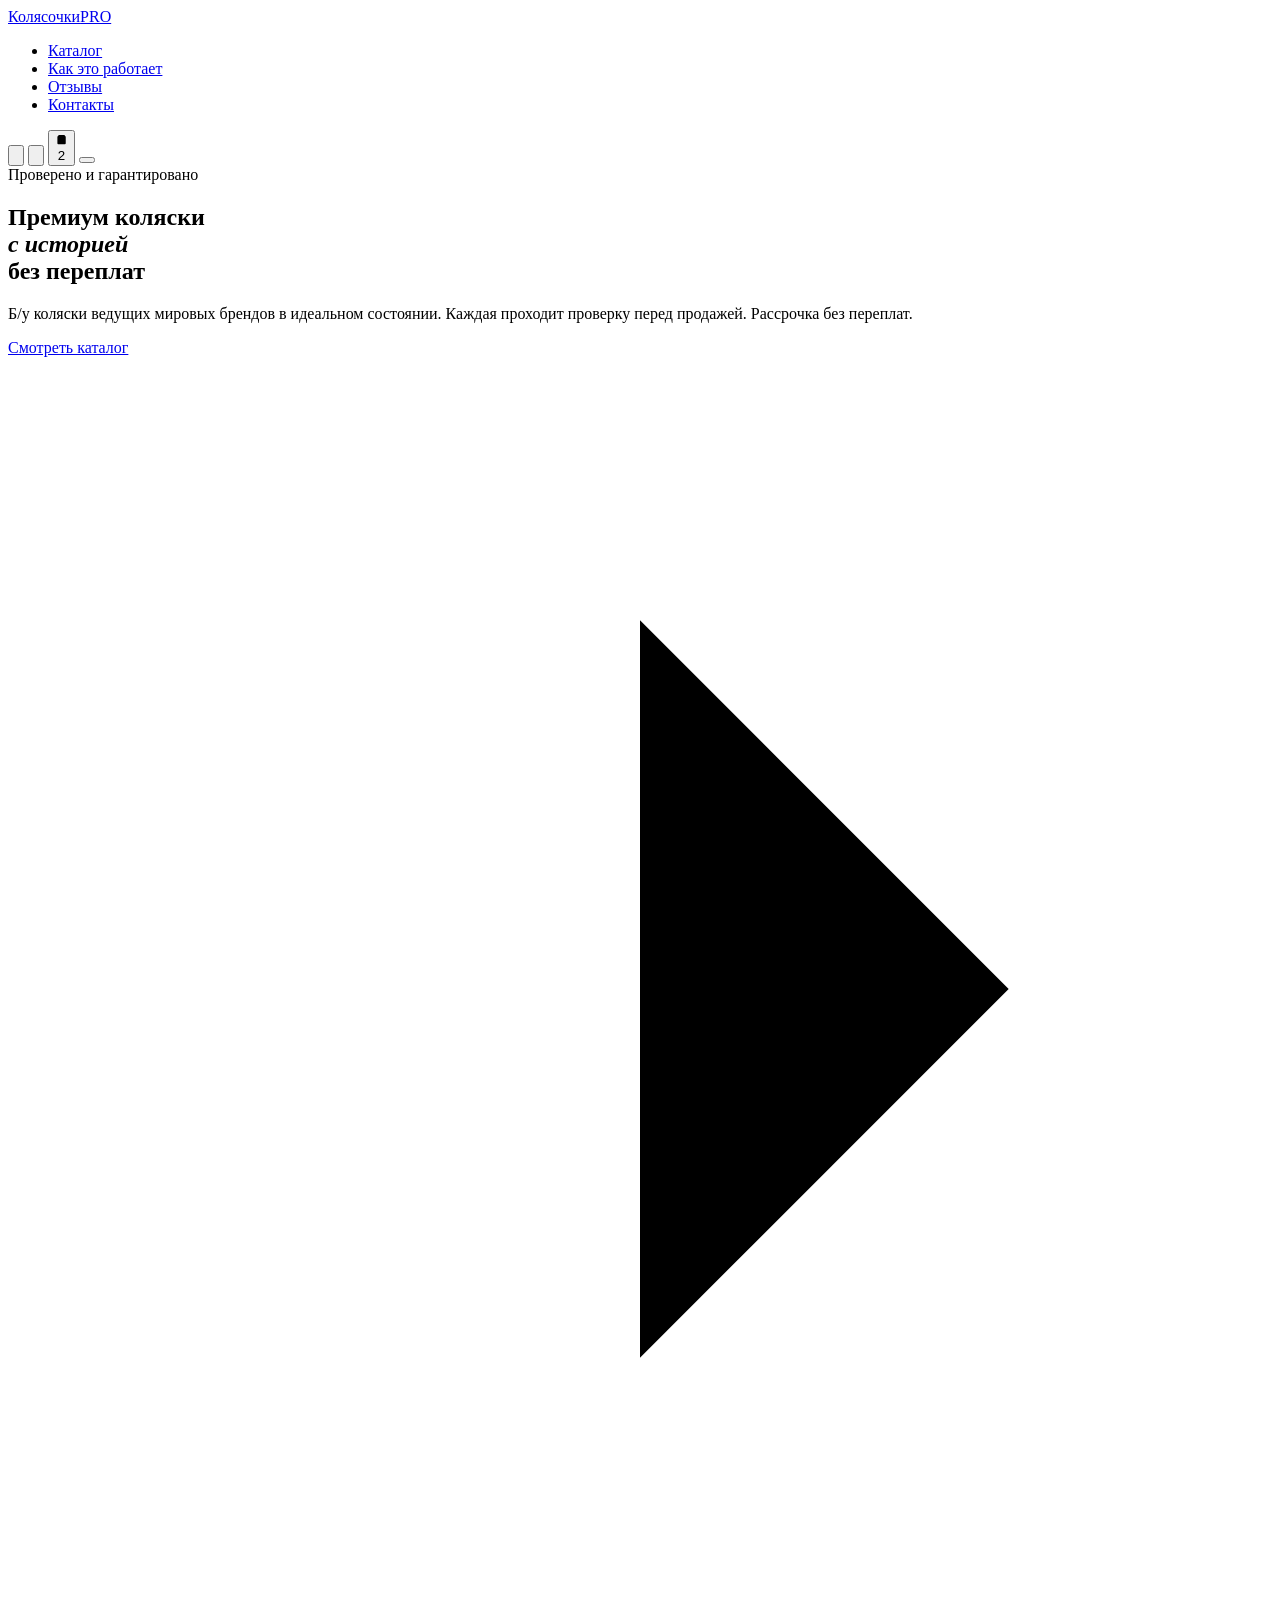
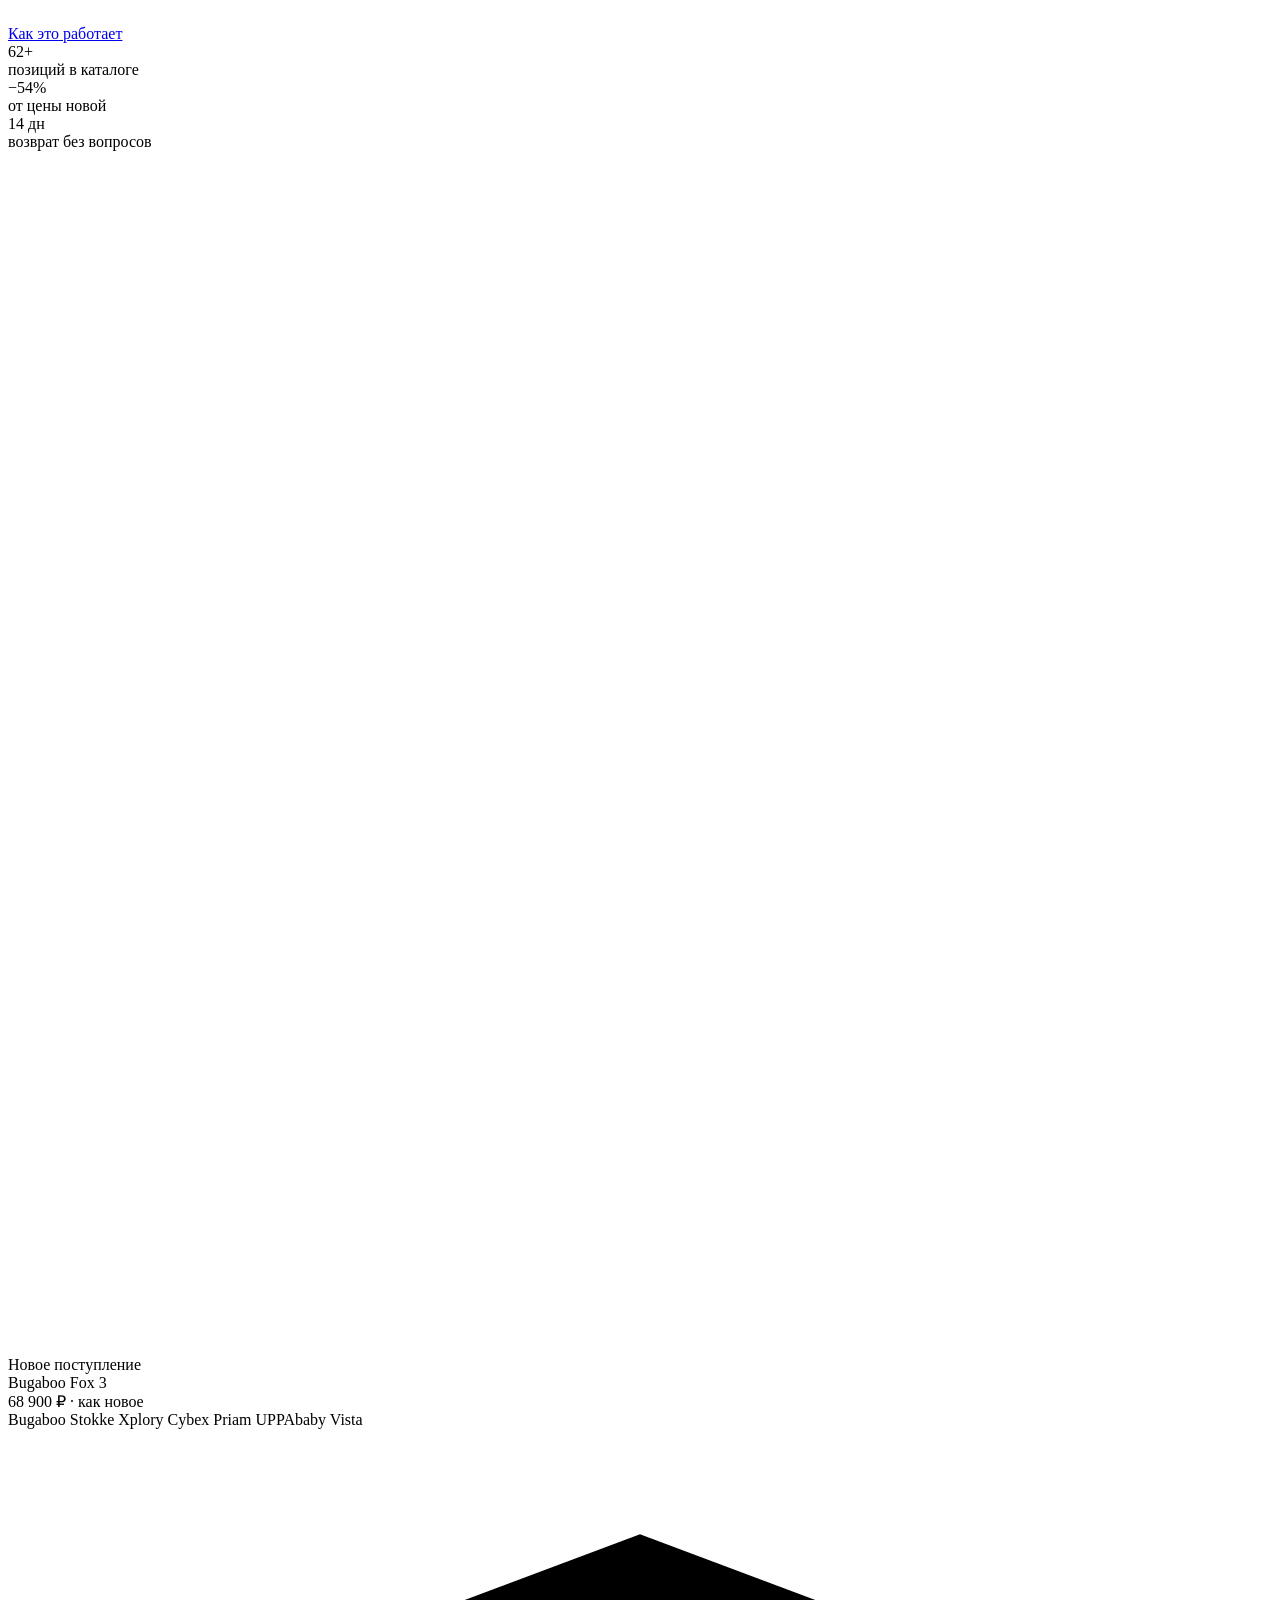
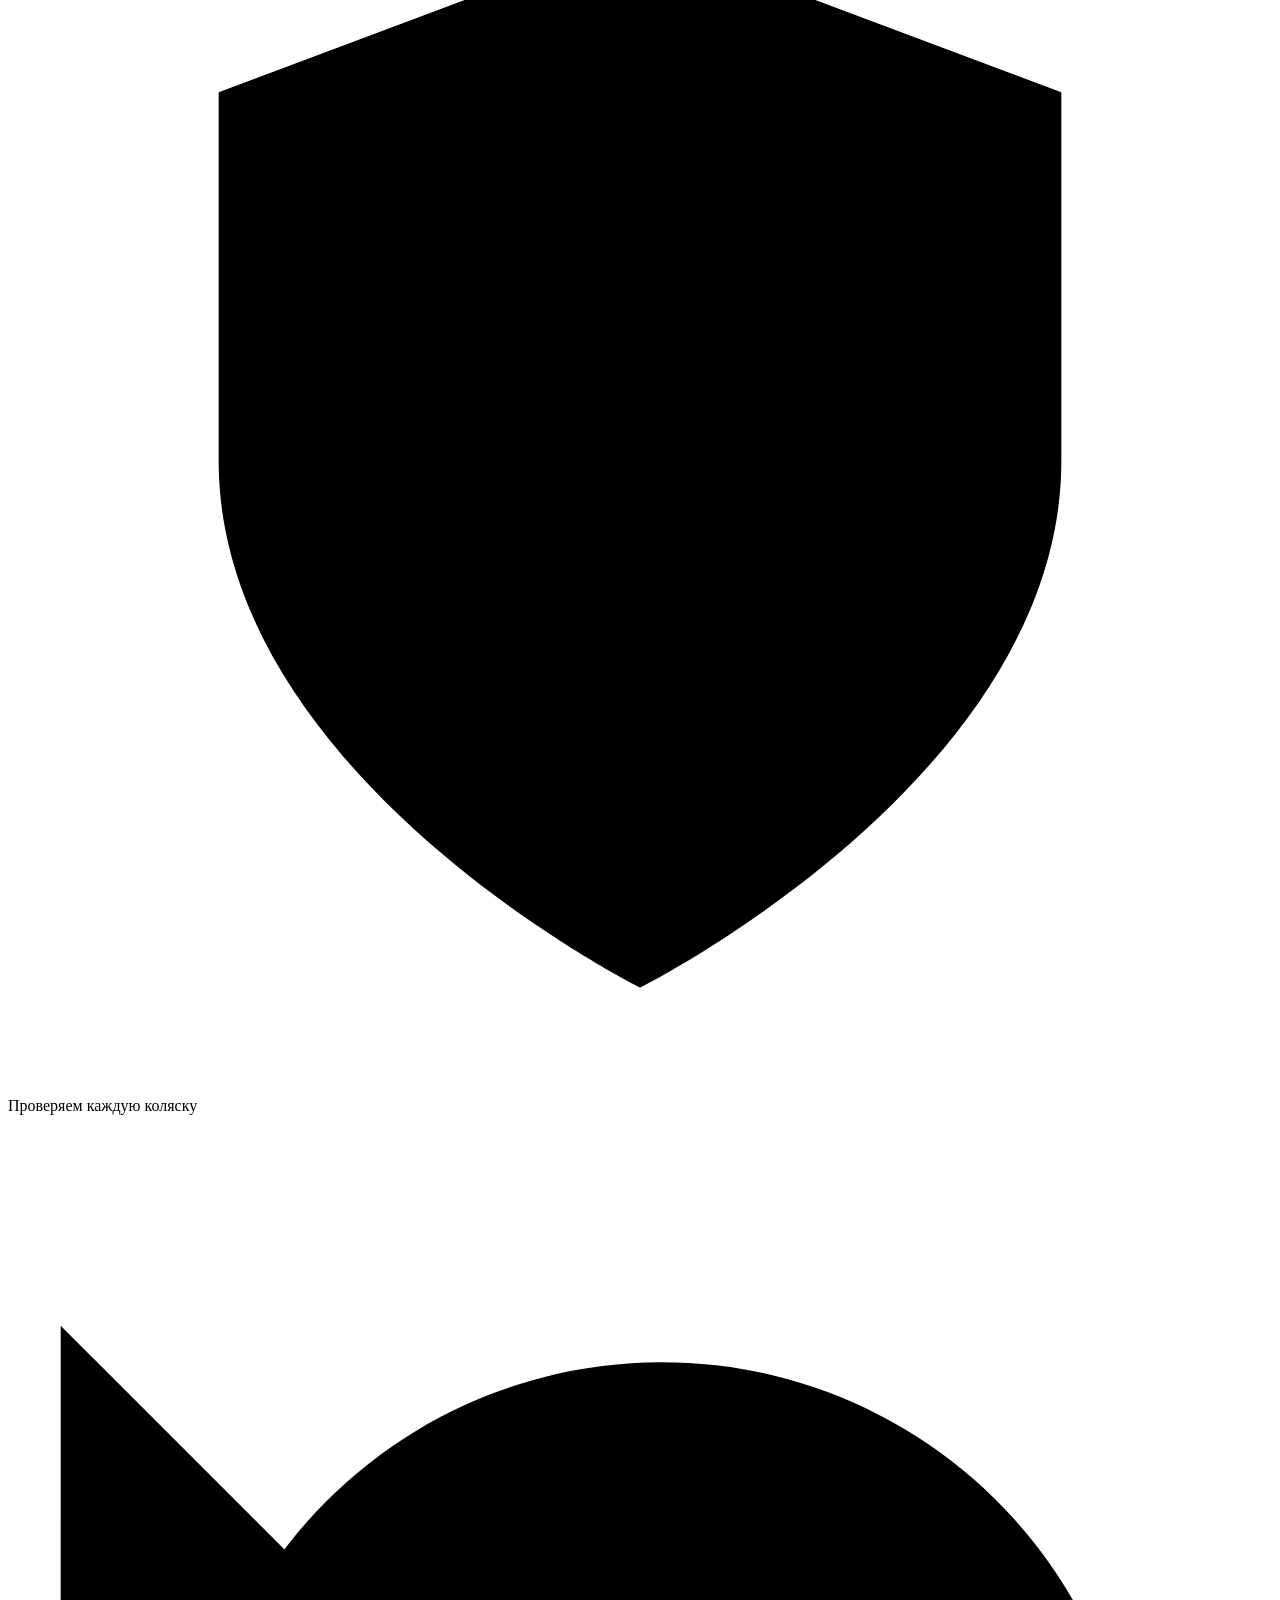
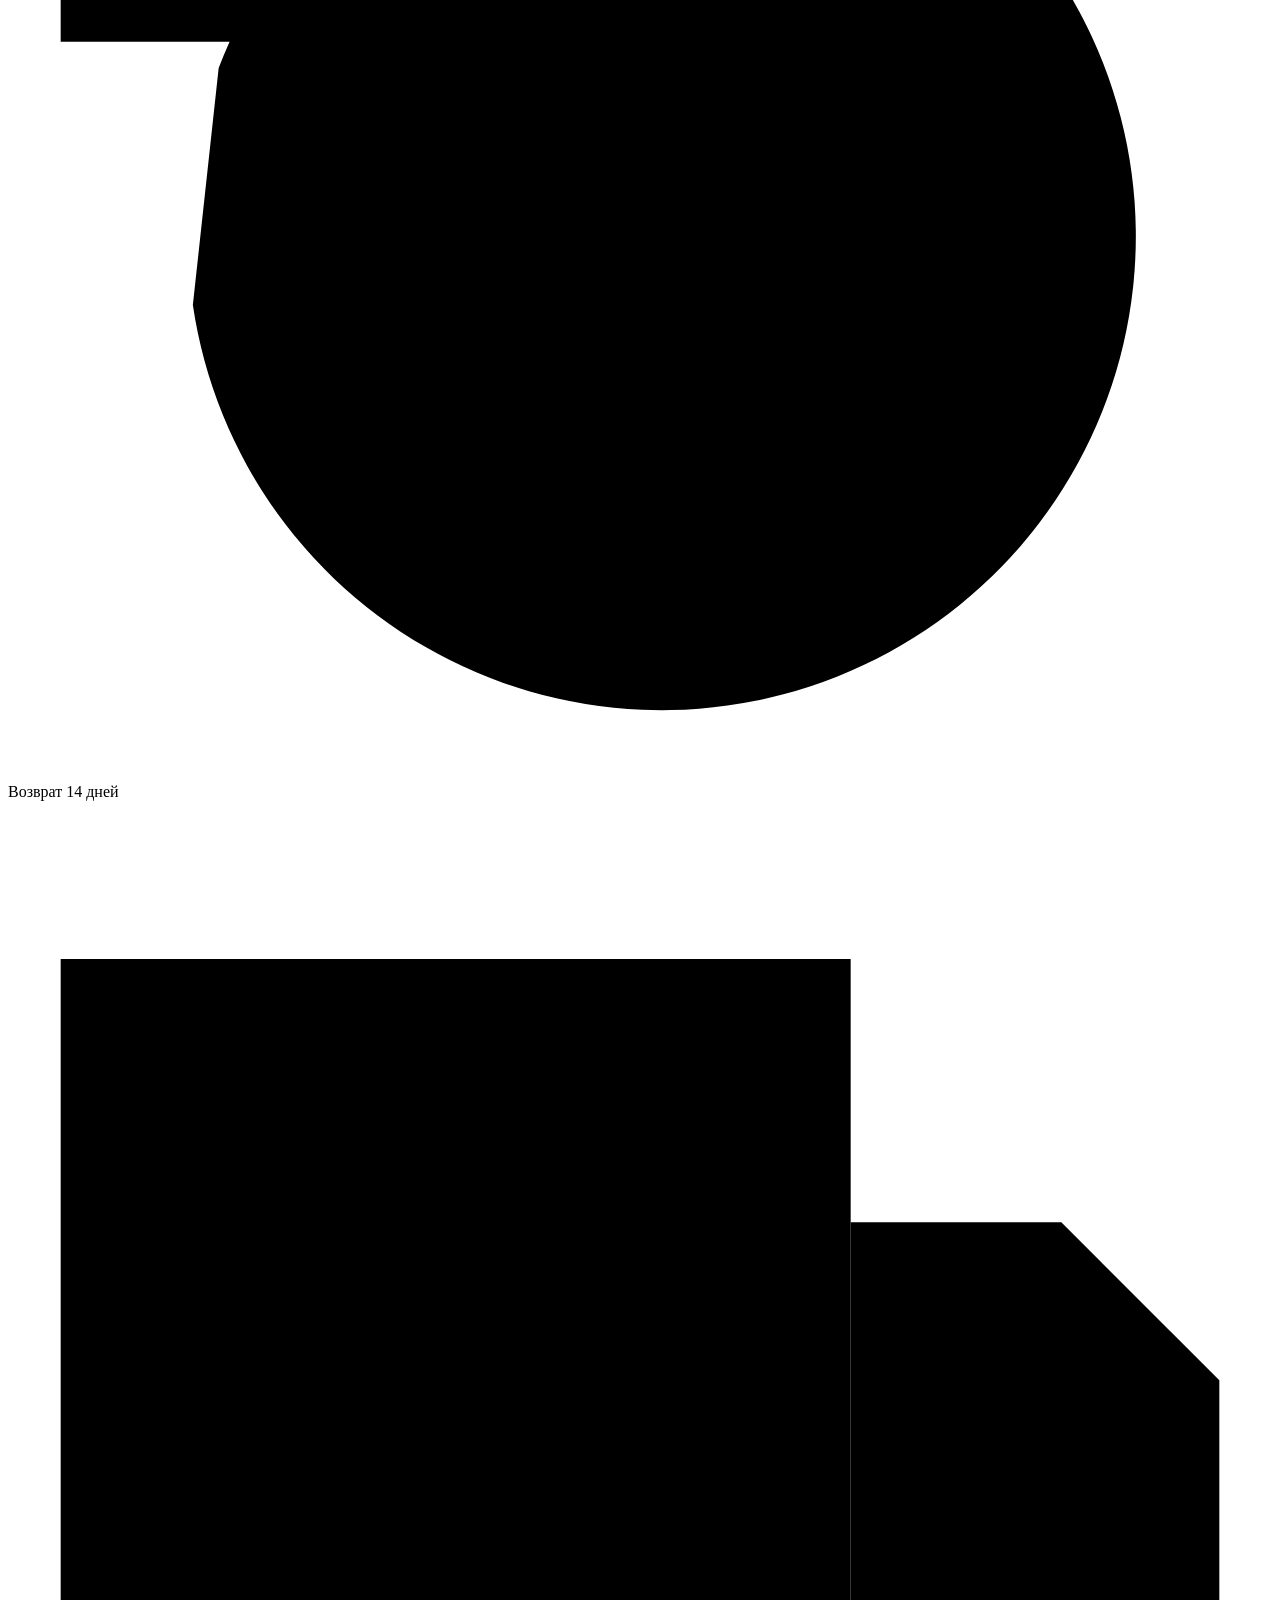
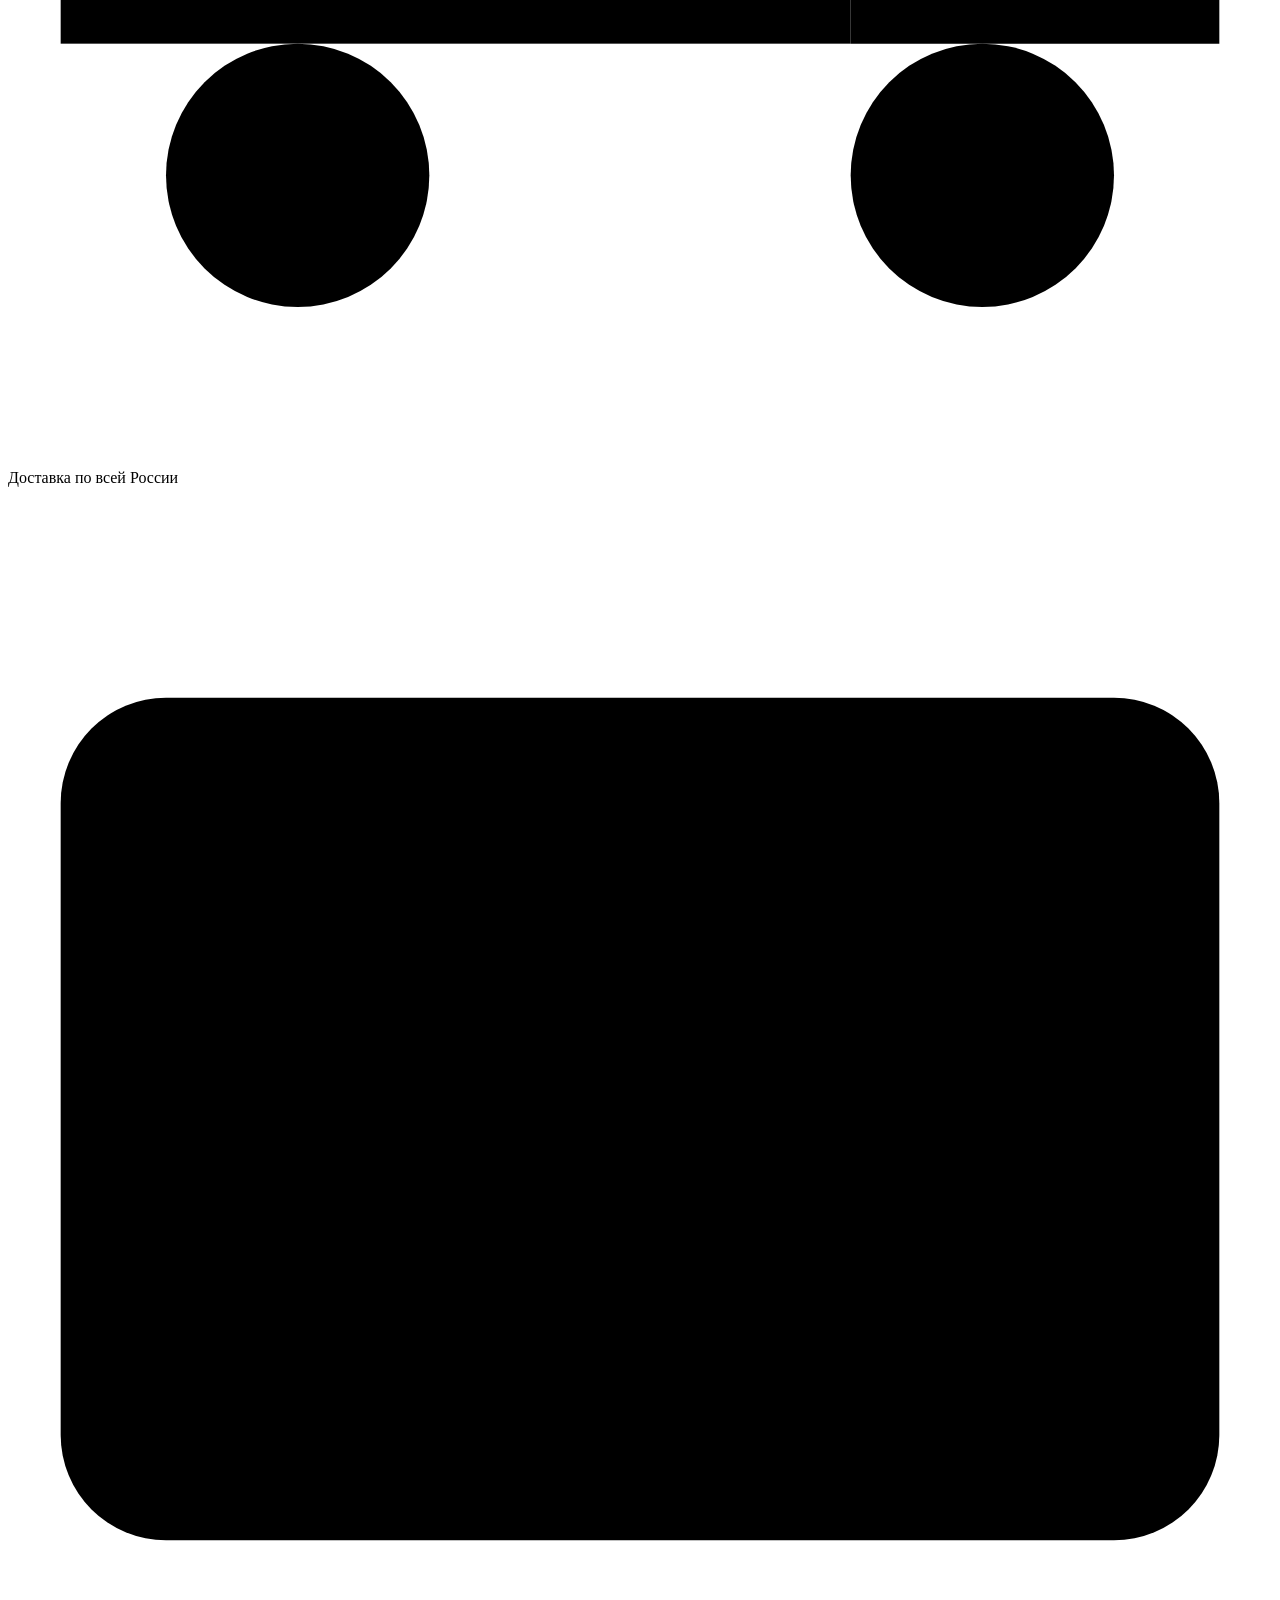
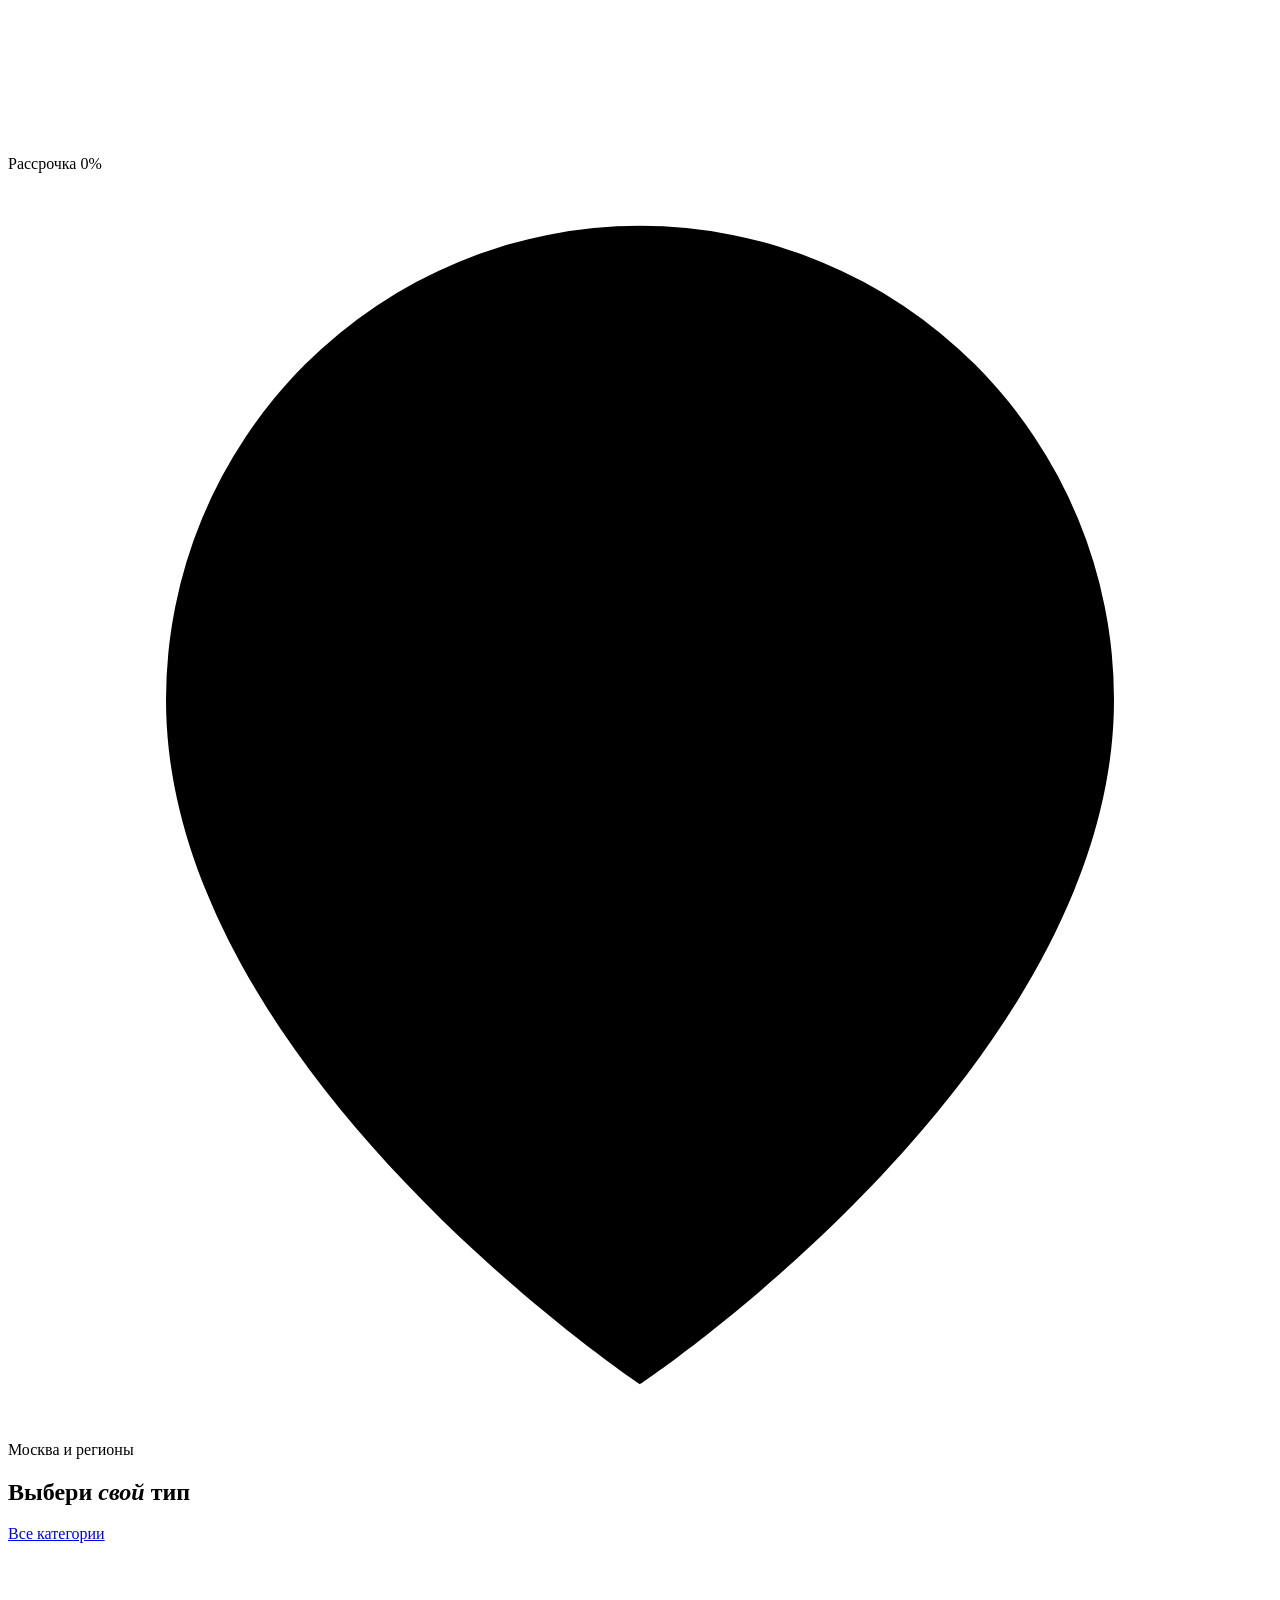
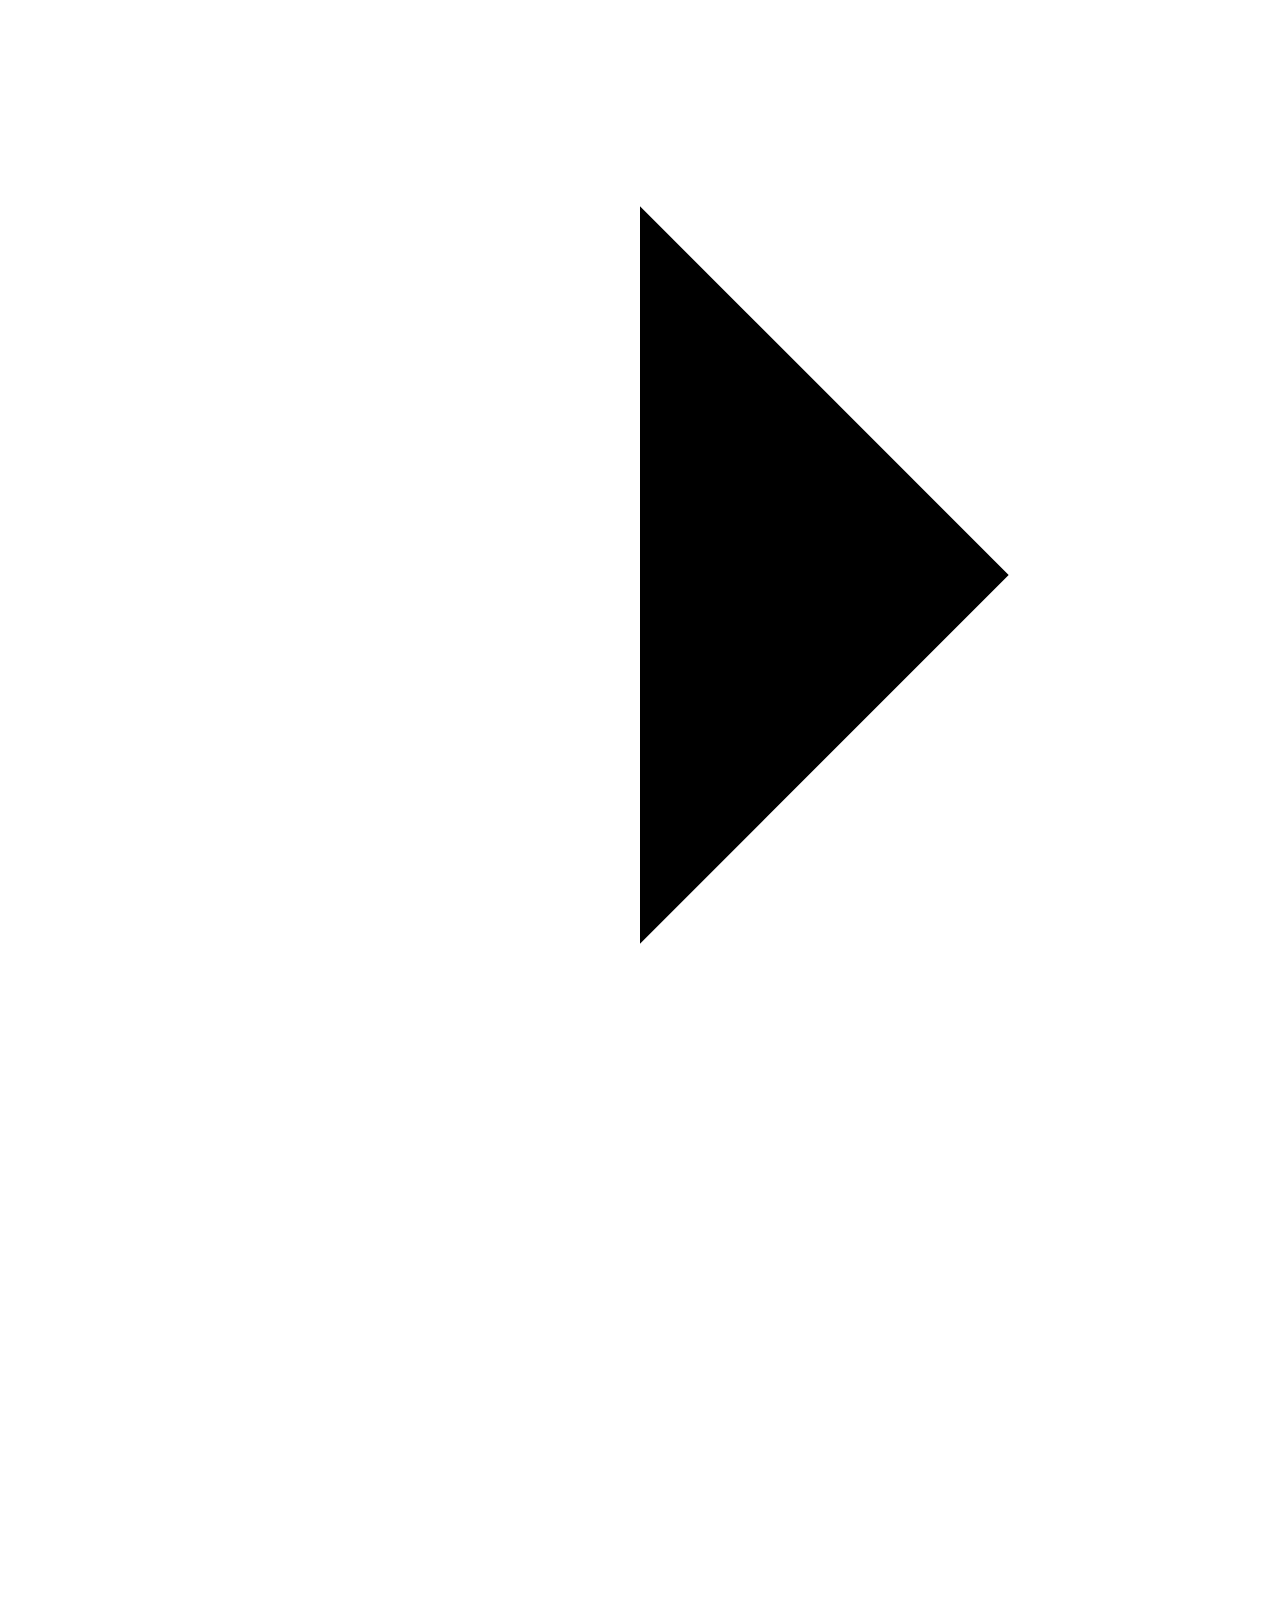
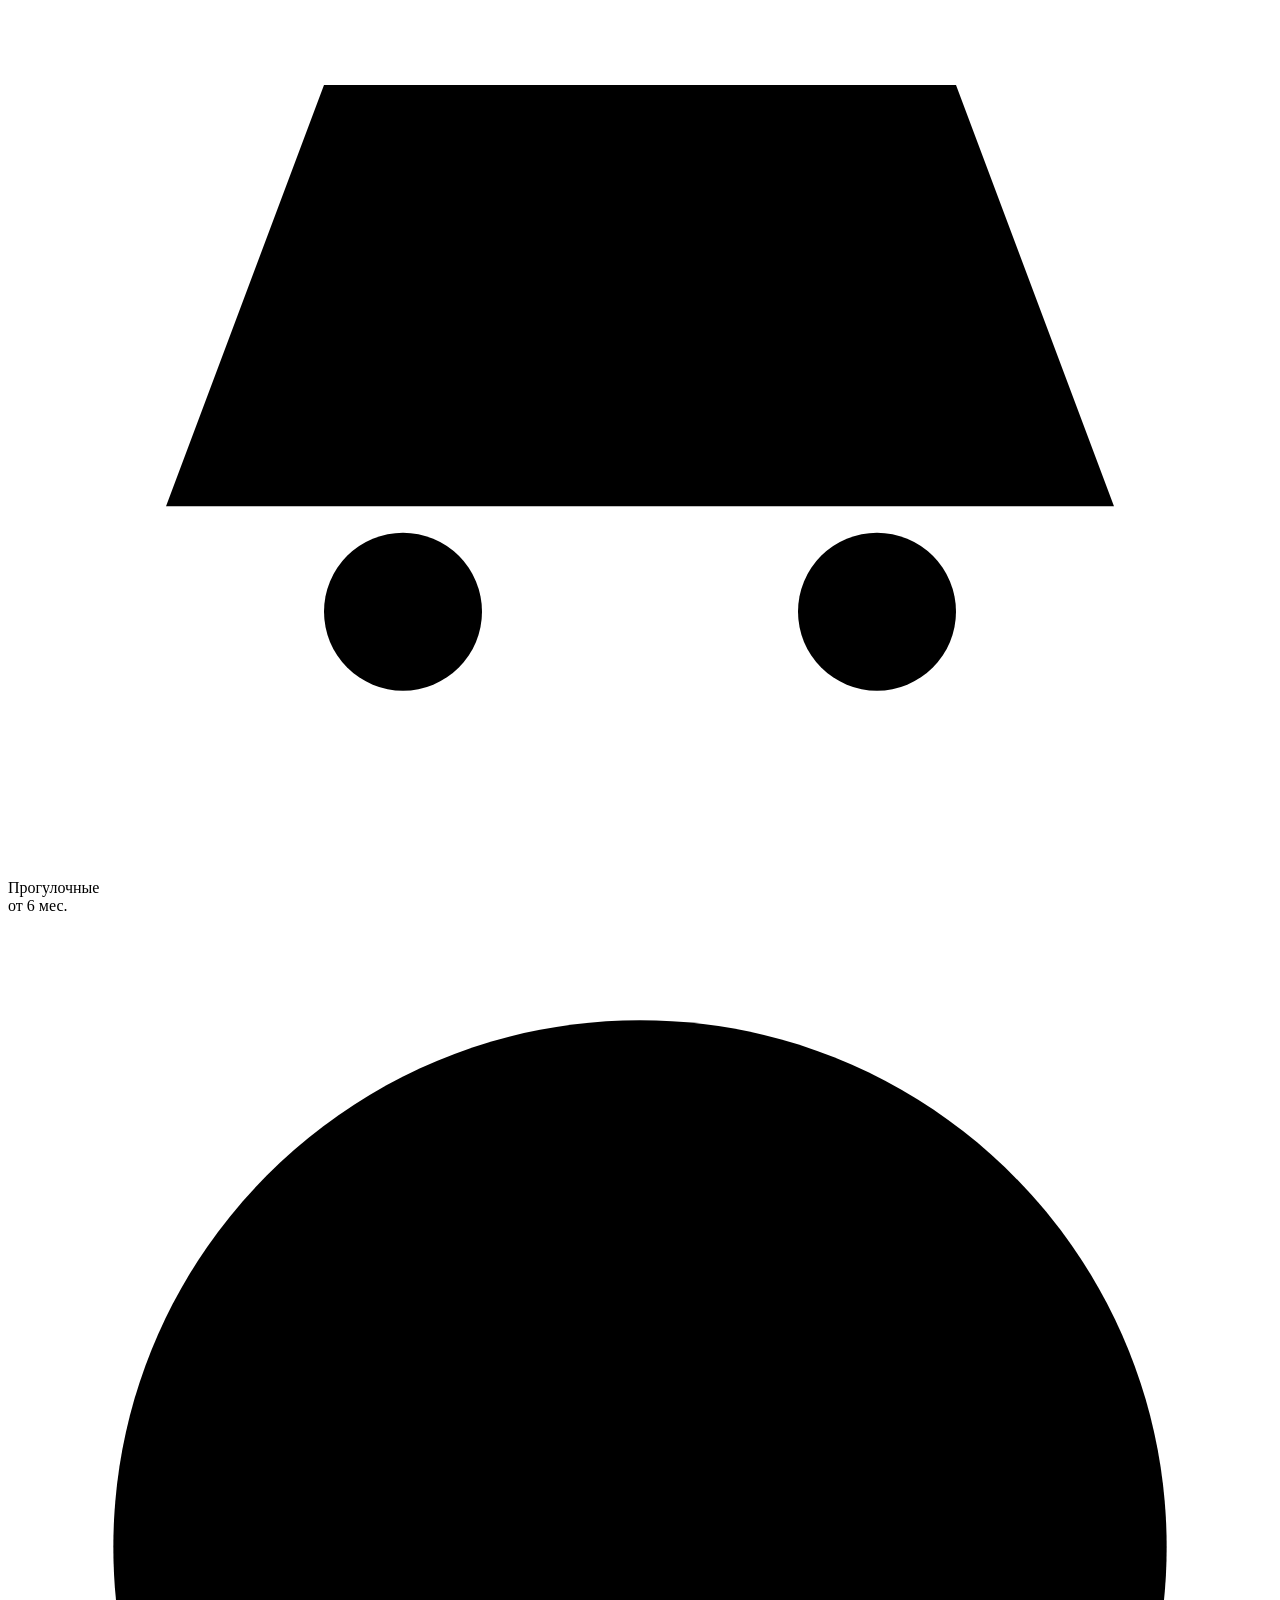
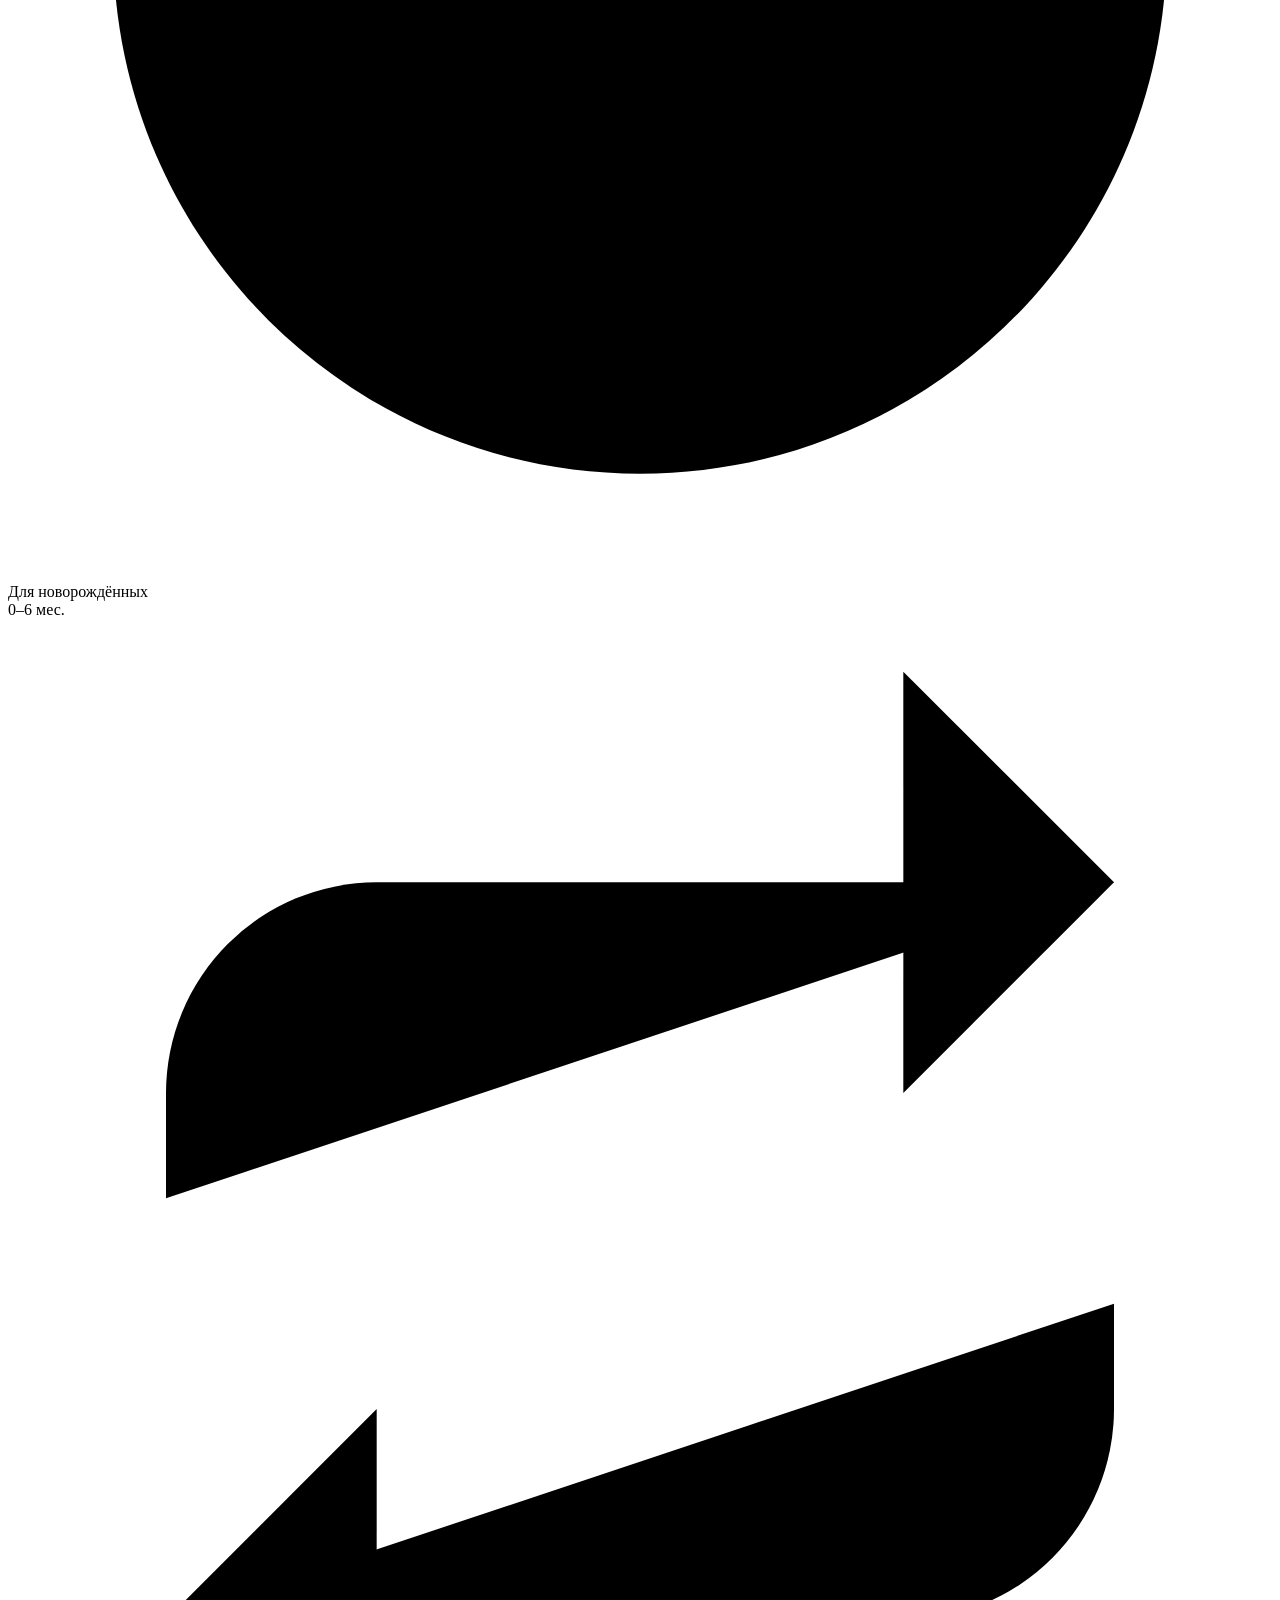
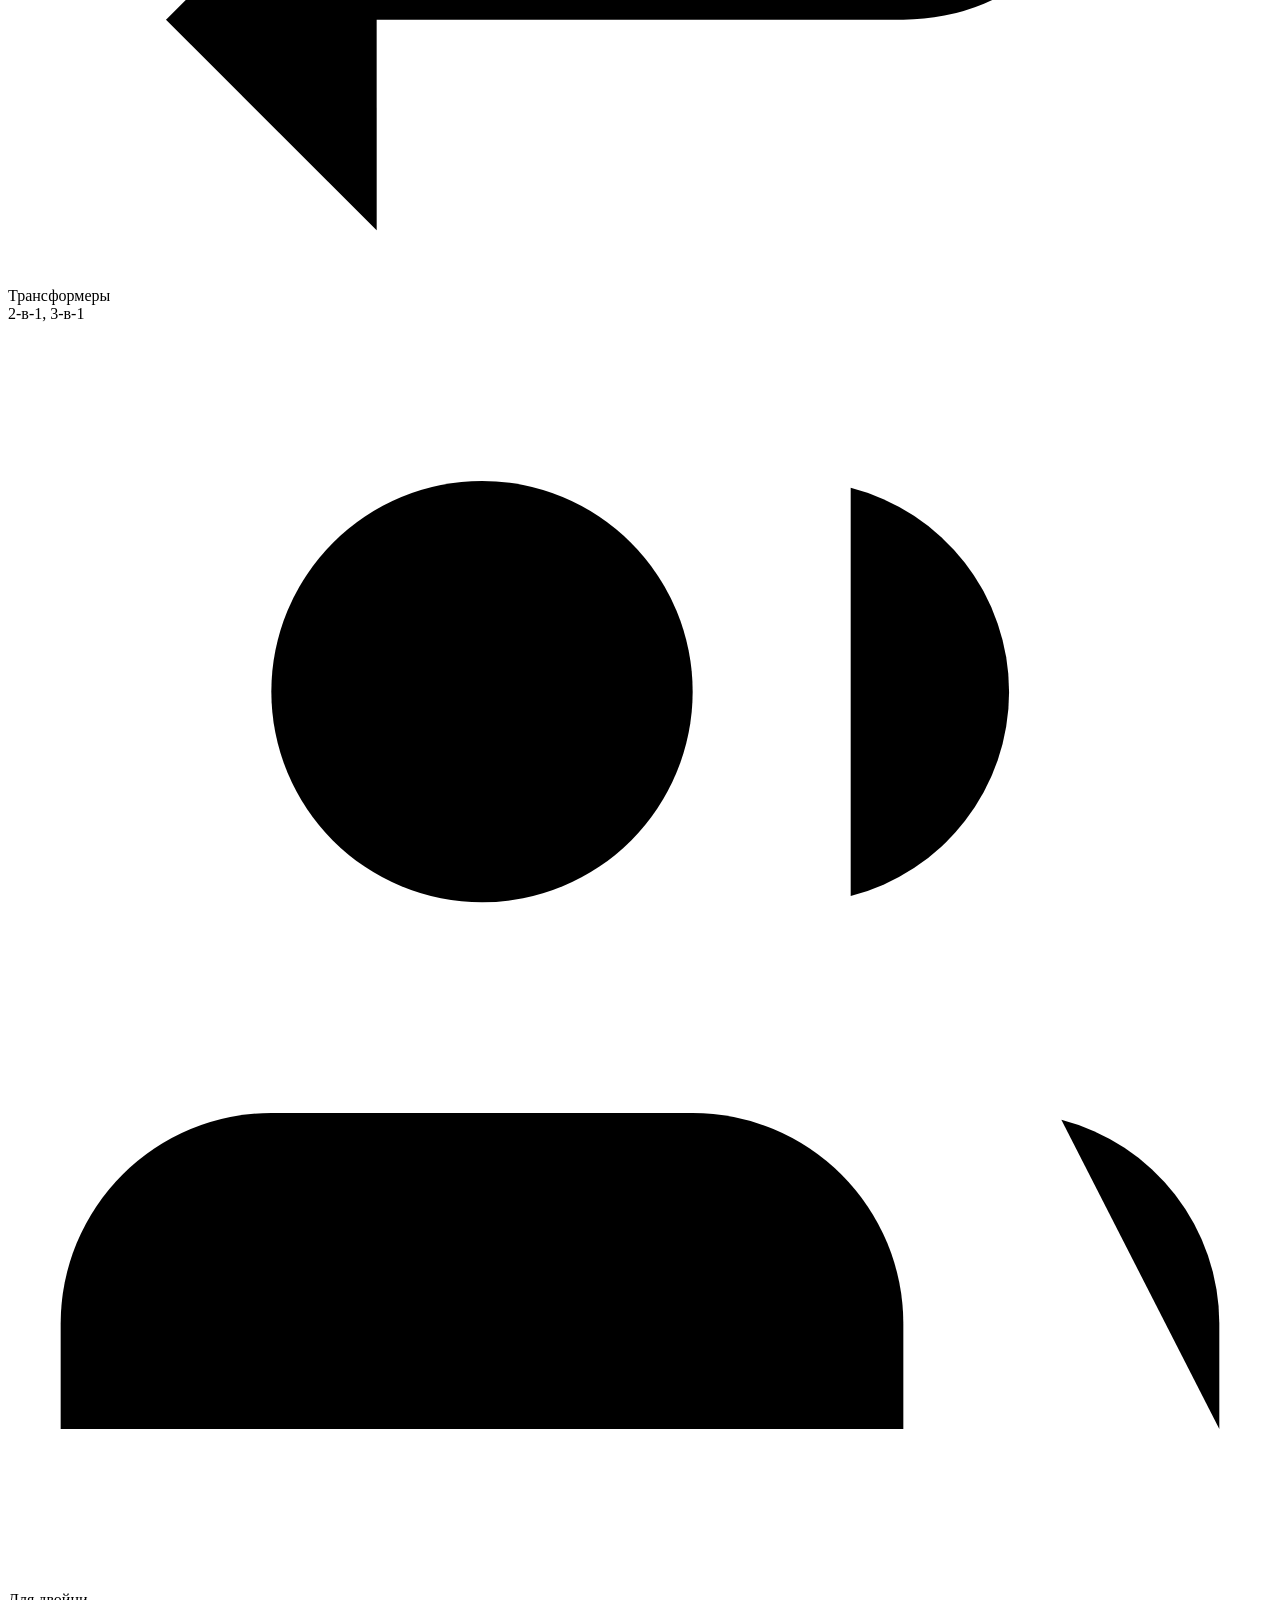
==== commit 67679c39: "Unify storefront design with shared theme.css Extract inline styles into a warm Fraunces/Source Sans" ====
--- a/index.html
+++ b/index.html
@@ -7,519 +7,9 @@
 <meta name="description" content="Б/у коляски ведущих мировых брендов в отличном состоянии. Проверка, рассрочка, доставка по России и ИИ-подбор по каталогу.">
 <script src="/bu-kolyasochka/js/site.js"></script>
 <link rel="preconnect" href="https://fonts.googleapis.com">
-<link href="https://fonts.googleapis.com/css2?family=Cormorant+Garamond:ital,wght@0,400;0,500;0,600;1,400;1,500&family=DM+Sans:wght@300;400;500&display=swap" rel="stylesheet">
-<style>
-*, *::before, *::after { box-sizing: border-box; margin: 0; padding: 0; }
-
-:root {
-  --cream: #f5f0e8;
-  --cream2: #ede7d9;
-  --ink: #1c1a16;
-  --ink2: #4a4640;
-  --ink3: #8a847a;
-  --surface: #ffffff;
-  --green: #2d5a3d;
-  --green-light: #e8f2eb;
-  --green-mid: #4a8c62;
-  --sand: #c8a96e;
-  --sand-light: #f7f0e2;
-  --border: rgba(28,26,22,0.1);
-  --border2: rgba(28,26,22,0.06);
-  --r: 14px;
-  --r-sm: 8px;
-}
-
-html { scroll-behavior: smooth; }
-
-body {
-  font-family: 'DM Sans', sans-serif;
-  background: var(--cream);
-  color: var(--ink);
-  overflow-x: hidden;
-  -webkit-font-smoothing: antialiased;
-}
-
-/* ── UTILITY ── */
-.serif { font-family: 'Cormorant Garamond', serif; }
-.container { max-width: 1100px; margin: 0 auto; padding: 0 20px; }
-a { text-decoration: none; color: inherit; }
-img { display: block; max-width: 100%; }
-
-/* ── NAV ── */
-nav {
-  position: sticky; top: 0; z-index: 100;
-  background: rgba(245,240,232,0.92);
-  backdrop-filter: blur(12px);
-  -webkit-backdrop-filter: blur(12px);
-  border-bottom: 1px solid var(--border);
-}
-.nav-inner {
-  display: flex; align-items: center; justify-content: space-between;
-  padding: 14px 20px; max-width: 1100px; margin: 0 auto;
-}
-.logo {
-  font-family: 'Cormorant Garamond', serif;
-  font-size: 22px; font-weight: 600; letter-spacing: -.01em;
-  color: var(--ink);
-}
-.logo span { color: var(--green); }
-.nav-links {
-  display: flex; gap: 28px; list-style: none;
-  font-size: 14px; font-weight: 400; color: var(--ink2);
-}
-.nav-links a:hover { color: var(--green); }
-.nav-actions { display: flex; gap: 10px; align-items: center; }
-.nav-icon-btn {
-  width: 38px; height: 38px; border-radius: 50%;
-  border: 1px solid var(--border);
-  background: transparent; cursor: pointer;
-  display: flex; align-items: center; justify-content: center;
-  transition: background .15s, border-color .15s;
-  position: relative;
-}
-.nav-icon-btn:hover { background: var(--cream2); border-color: rgba(28,26,22,0.2); }
-.nav-icon-btn svg { width: 17px; height: 17px; stroke: var(--ink2); fill: none; stroke-width: 1.6; }
-.cart-badge {
-  position: absolute; top: -3px; right: -3px;
-  width: 16px; height: 16px; border-radius: 50%;
-  background: var(--green); color: #fff;
-  font-size: 9px; font-weight: 500;
-  display: flex; align-items: center; justify-content: center;
-}
-.burger {
-  display: none; flex-direction: column; gap: 5px;
-  cursor: pointer; padding: 4px; background: none; border: none;
-}
-.burger span {
-  display: block; width: 22px; height: 1.5px;
-  background: var(--ink); border-radius: 2px; transition: all .25s;
-}
-
-/* ── HERO ── */
-.hero {
-  min-height: calc(100vh - 65px);
-  display: grid; grid-template-columns: 1fr 1fr;
-  align-items: center; gap: 0;
-  padding: 0; overflow: hidden;
-}
-.hero-left {
-  padding: 60px 40px 60px 20px;
-  max-width: 560px; margin-left: auto;
-  animation: fadeLeft .8s ease both;
-}
-.hero-eyebrow {
-  display: inline-flex; align-items: center; gap: 8px;
-  font-size: 11px; font-weight: 500; letter-spacing: .1em;
-  text-transform: uppercase; color: var(--green);
-  margin-bottom: 20px;
-}
-.hero-eyebrow::before {
-  content: ''; display: block;
-  width: 28px; height: 1px; background: var(--green);
-}
-.hero-title {
-  font-family: 'Cormorant Garamond', serif;
-  font-size: clamp(42px, 5vw, 68px);
-  font-weight: 500; line-height: 1.1;
-  color: var(--ink); margin-bottom: 20px;
-  letter-spacing: -.02em;
-}
-.hero-title em { font-style: italic; color: var(--green); }
-.hero-desc {
-  font-size: 15px; line-height: 1.7; color: var(--ink2);
-  max-width: 380px; margin-bottom: 36px;
-}
-.hero-cta {
-  display: flex; gap: 12px; align-items: center; flex-wrap: wrap;
-}
-.btn-fill {
-  padding: 14px 28px; background: var(--ink);
-  color: #fff; border: none; border-radius: 40px;
-  font-family: 'DM Sans', sans-serif;
-  font-size: 14px; font-weight: 500; cursor: pointer;
-  transition: background .2s, transform .1s;
-  display: inline-flex; align-items: center; gap: 8px;
-}
-.btn-fill:hover { background: var(--green); }
-.btn-fill:active { transform: scale(.98); }
-.btn-fill svg { width: 15px; height: 15px; stroke: currentColor; fill: none; stroke-width: 2; }
-.btn-ghost {
-  padding: 14px 24px;
-  background: transparent; color: var(--ink);
-  border: 1px solid var(--border); border-radius: 40px;
-  font-family: 'DM Sans', sans-serif;
-  font-size: 14px; cursor: pointer;
-  transition: border-color .2s, background .2s;
-}
-.btn-ghost:hover { border-color: var(--ink); background: var(--cream2); }
-.hero-stats {
-  display: flex; gap: 28px; margin-top: 44px;
-  padding-top: 32px; border-top: 1px solid var(--border);
-}
-.stat-val {
-  font-family: 'Cormorant Garamond', serif;
-  font-size: 30px; font-weight: 600; line-height: 1;
-  color: var(--ink); margin-bottom: 4px;
-}
-.stat-lbl { font-size: 12px; color: var(--ink3); }
-
-.hero-right {
-  height: 100%; min-height: calc(100vh - 65px);
-  background: var(--green);
-  position: relative; overflow: hidden;
-  animation: fadeRight .8s ease both;
-}
-.hero-img-wrap {
-  position: absolute; inset: 0;
-  display: flex; align-items: center; justify-content: center;
-}
-.hero-illustration {
-  width: 80%; max-width: 440px; opacity: .85;
-}
-.hero-badge-float {
-  position: absolute; bottom: 40px; left: -20px;
-  background: var(--surface); border-radius: 14px;
-  padding: 14px 18px; border: 1px solid var(--border);
-  box-shadow: 0 8px 32px rgba(0,0,0,.08);
-  animation: float 4s ease-in-out infinite;
-  min-width: 180px;
-}
-.hero-badge-float .hb-label { font-size: 10px; color: var(--ink3); margin-bottom: 2px; text-transform: uppercase; letter-spacing: .06em; }
-.hero-badge-float .hb-val { font-size: 15px; font-weight: 500; color: var(--ink); }
-.hero-badge-float .hb-sub { font-size: 11px; color: var(--green); margin-top: 1px; }
-
-.hero-tag-cloud {
-  position: absolute; top: 36px; right: 24px;
-  display: flex; flex-direction: column; gap: 7px;
-  animation: fadeRight .9s .2s ease both;
-}
-.hero-tag {
-  background: rgba(255,255,255,.15); color: rgba(255,255,255,.9);
-  font-size: 11px; padding: 5px 12px; border-radius: 20px;
-  border: 1px solid rgba(255,255,255,.2);
-  backdrop-filter: blur(4px); width: fit-content; align-self: flex-end;
-}
-
-/* ── TRUST BAR ── */
-.trust-bar {
-  background: var(--surface); border-top: 1px solid var(--border); border-bottom: 1px solid var(--border);
-  padding: 18px 20px;
-}
-.trust-bar-inner {
-  max-width: 1100px; margin: 0 auto;
-  display: flex; align-items: center; justify-content: center;
-  gap: 32px; flex-wrap: wrap;
-}
-.trust-item {
-  display: flex; align-items: center; gap: 8px;
-  font-size: 13px; color: var(--ink2); white-space: nowrap;
-}
-.trust-item svg { width: 16px; height: 16px; stroke: var(--green); fill: none; stroke-width: 1.8; flex-shrink: 0; }
-.trust-divider { width: 1px; height: 20px; background: var(--border); }
-
-/* ── SECTION HEADER ── */
-.section-header {
-  display: flex; align-items: flex-end; justify-content: space-between;
-  margin-bottom: 28px; gap: 16px; flex-wrap: wrap;
-}
-.section-title {
-  font-family: 'Cormorant Garamond', serif;
-  font-size: clamp(28px, 4vw, 40px); font-weight: 500;
-  line-height: 1.15; letter-spacing: -.01em;
-}
-.section-title em { font-style: italic; color: var(--green); }
-.section-link {
-  font-size: 13px; color: var(--green); font-weight: 500;
-  display: flex; align-items: center; gap: 5px; white-space: nowrap;
-}
-.section-link svg { width: 14px; height: 14px; stroke: currentColor; fill: none; stroke-width: 2; }
-.section-link:hover { text-decoration: underline; }
-
-/* ── CATEGORIES ── */
-.categories { padding: 64px 0 0; }
-.cats-grid {
-  display: grid;
-  grid-template-columns: repeat(6, 1fr);
-  gap: 10px;
-}
-.cat-tile {
-  background: var(--surface); border: 1px solid var(--border);
-  border-radius: var(--r); padding: 20px 14px;
-  text-align: center; cursor: pointer;
-  transition: border-color .2s, transform .2s, background .2s;
-  display: flex; flex-direction: column; align-items: center; gap: 10px;
-}
-.cat-tile:hover { border-color: var(--green-mid); background: var(--green-light); transform: translateY(-3px); }
-.cat-icon {
-  width: 48px; height: 48px; border-radius: 50%;
-  background: var(--cream); display: flex; align-items: center; justify-content: center;
-  transition: background .2s;
-}
-.cat-tile:hover .cat-icon { background: rgba(45,90,61,.1); }
-.cat-icon svg { width: 22px; height: 22px; stroke: var(--green); fill: none; stroke-width: 1.5; }
-.cat-name { font-size: 12px; font-weight: 500; color: var(--ink); }
-.cat-count { font-size: 11px; color: var(--ink3); }
-
-/* ── FEATURED PRODUCTS ── */
-.featured { padding: 64px 0; }
-.products-grid {
-  display: grid;
-  grid-template-columns: repeat(auto-fill, minmax(240px, 1fr));
-  gap: 14px;
-}
-.product-card {
-  background: var(--surface); border: 1px solid var(--border);
-  border-radius: var(--r); overflow: hidden; cursor: pointer;
-  transition: border-color .2s, transform .2s;
-  display: flex; flex-direction: column;
-}
-.product-card:hover { border-color: var(--green-mid); transform: translateY(-4px); }
-.product-thumb {
-  aspect-ratio: 4/3; background: var(--cream2);
-  display: flex; align-items: center; justify-content: center;
-  position: relative; overflow: hidden;
-}
-.product-thumb svg { width: 64px; height: 64px; opacity: .18; stroke: var(--ink); fill: none; stroke-width: 1; }
-.product-badges {
-  position: absolute; top: 10px; left: 10px;
-  display: flex; flex-direction: column; gap: 5px;
-}
-.pbadge {
-  font-size: 10px; font-weight: 500; padding: 3px 8px; border-radius: 20px;
-}
-.pbadge-green { background: #d1ead9; color: #1b4332; }
-.pbadge-sand  { background: #f5e8cc; color: #7a5010; }
-.pbadge-red   { background: #fde8e0; color: #8b2a10; }
-.fav-btn {
-  position: absolute; top: 8px; right: 8px;
-  width: 32px; height: 32px; border-radius: 50%;
-  background: rgba(255,255,255,.9); border: 1px solid var(--border);
-  display: flex; align-items: center; justify-content: center;
-  cursor: pointer; transition: all .15s;
-}
-.fav-btn:hover { background: #fff; }
-.fav-btn svg { width: 14px; height: 14px; stroke: var(--ink3); fill: none; stroke-width: 1.8; }
-.product-body { padding: 14px 16px; flex: 1; display: flex; flex-direction: column; gap: 6px; }
-.product-brand { font-size: 10px; font-weight: 500; letter-spacing: .07em; text-transform: uppercase; color: var(--ink3); }
-.product-name { font-family: 'Cormorant Garamond', serif; font-size: 18px; font-weight: 500; line-height: 1.2; color: var(--ink); }
-.product-meta { font-size: 11px; color: var(--ink3); }
-.product-foot {
-  padding: 10px 16px 14px; border-top: 1px solid var(--border2);
-  display: flex; align-items: center; justify-content: space-between;
-}
-.product-price { font-size: 17px; font-weight: 500; color: var(--ink); }
-.product-price-old { font-size: 12px; color: var(--ink3); text-decoration: line-through; margin-left: 6px; }
-.btn-add {
-  width: 32px; height: 32px; border-radius: 50%;
-  background: var(--ink); border: none; cursor: pointer;
-  display: flex; align-items: center; justify-content: center;
-  transition: background .15s, transform .1s;
-}
-.btn-add:hover { background: var(--green); }
-.btn-add:active { transform: scale(.93); }
-.btn-add svg { width: 14px; height: 14px; stroke: #fff; fill: none; stroke-width: 2.2; }
-
-/* ── WHY US ── */
-.why { padding: 0 0 64px; }
-.why-grid {
-  display: grid; grid-template-columns: 1fr 1fr;
-  gap: 14px;
-}
-.why-big {
-  background: var(--green); border-radius: var(--r);
-  padding: 44px 40px; color: #fff;
-  display: flex; flex-direction: column; justify-content: flex-end;
-  min-height: 360px; position: relative; overflow: hidden;
-  grid-row: span 2;
-}
-.why-big::before {
-  content: '';
-  position: absolute; inset: 0;
-  background: radial-gradient(ellipse at 120% 120%, rgba(255,255,255,.07) 0%, transparent 60%);
-}
-.why-big-title {
-  font-family: 'Cormorant Garamond', serif;
-  font-size: 34px; font-weight: 500; line-height: 1.2;
-  color: #fff; margin-bottom: 14px;
-}
-.why-big-title em { font-style: italic; opacity: .8; }
-.why-big-desc { font-size: 14px; line-height: 1.65; color: rgba(255,255,255,.75); }
-
-.why-tile {
-  background: var(--surface); border: 1px solid var(--border);
-  border-radius: var(--r); padding: 24px 26px;
-  display: flex; flex-direction: column; gap: 12px;
-}
-.why-tile-icon {
-  width: 40px; height: 40px; border-radius: 10px;
-  background: var(--green-light); display: flex; align-items: center; justify-content: center;
-}
-.why-tile-icon svg { width: 18px; height: 18px; stroke: var(--green); fill: none; stroke-width: 1.8; }
-.why-tile-title { font-size: 15px; font-weight: 500; color: var(--ink); }
-.why-tile-desc { font-size: 13px; line-height: 1.6; color: var(--ink3); }
-
-/* ── HOW IT WORKS ── */
-.how { padding: 0 0 64px; }
-.how-steps {
-  display: grid; grid-template-columns: repeat(4, 1fr); gap: 0;
-  background: var(--surface); border: 1px solid var(--border);
-  border-radius: var(--r); overflow: hidden;
-}
-.how-step {
-  padding: 28px 24px; position: relative;
-  border-right: 1px solid var(--border);
-}
-.how-step:last-child { border-right: none; }
-.how-num {
-  font-family: 'Cormorant Garamond', serif;
-  font-size: 48px; font-weight: 600; line-height: 1;
-  color: var(--cream2); margin-bottom: 14px; display: block;
-}
-.how-title { font-size: 14px; font-weight: 500; color: var(--ink); margin-bottom: 6px; }
-.how-desc { font-size: 12px; color: var(--ink3); line-height: 1.6; }
-
-/* ── INSTALLMENT BANNER ── */
-.installment {
-  background: var(--sand-light); border: 1px solid rgba(200,169,110,.3);
-  border-radius: var(--r); padding: 36px 40px; margin-bottom: 64px;
-  display: grid; grid-template-columns: 1fr auto; gap: 24px; align-items: center;
-}
-.inst-label {
-  font-size: 11px; font-weight: 500; letter-spacing: .08em; text-transform: uppercase;
-  color: var(--sand); margin-bottom: 8px;
-}
-.inst-title {
-  font-family: 'Cormorant Garamond', serif;
-  font-size: clamp(22px, 3vw, 32px); font-weight: 500;
-  color: var(--ink); margin-bottom: 8px;
-}
-.inst-desc { font-size: 13px; color: var(--ink2); line-height: 1.6; }
-.inst-logos {
-  display: flex; gap: 10px; align-items: center; flex-wrap: wrap;
-}
-.inst-logo {
-  background: var(--surface); border: 1px solid var(--border);
-  border-radius: 8px; padding: 8px 14px;
-  font-size: 12px; font-weight: 500; color: var(--ink2); white-space: nowrap;
-}
-
-/* ── REVIEWS ── */
-.reviews { padding: 0 0 64px; }
-.reviews-grid {
-  display: grid; grid-template-columns: repeat(auto-fill, minmax(280px, 1fr)); gap: 12px;
-}
-.review-card {
-  background: var(--surface); border: 1px solid var(--border);
-  border-radius: var(--r); padding: 22px 24px;
-}
-.review-stars { display: flex; gap: 3px; margin-bottom: 10px; }
-.review-stars span {
-  width: 14px; height: 14px; background: var(--sand); border-radius: 50%;
-  display: flex; align-items: center; justify-content: center; font-size: 8px; color: #fff;
-}
-.review-text { font-size: 14px; line-height: 1.65; color: var(--ink2); margin-bottom: 14px; font-style: italic; font-family: 'Cormorant Garamond', serif; font-size: 16px; }
-.review-author { font-size: 12px; font-weight: 500; color: var(--ink3); }
-.review-tag { font-size: 10px; color: var(--green); background: var(--green-light); padding: 2px 8px; border-radius: 10px; display: inline-block; margin-top: 4px; }
-
-/* ── CTA BOTTOM ── */
-.cta-bottom {
-  background: var(--ink); border-radius: var(--r);
-  padding: 56px 48px; margin-bottom: 64px;
-  display: grid; grid-template-columns: 1fr auto; gap: 32px; align-items: center;
-}
-.cta-bottom-title {
-  font-family: 'Cormorant Garamond', serif;
-  font-size: clamp(28px, 4vw, 42px); font-weight: 500;
-  color: #fff; line-height: 1.2; margin-bottom: 10px;
-}
-.cta-bottom-title em { font-style: italic; color: rgba(200,169,110,.9); }
-.cta-bottom-desc { font-size: 14px; color: rgba(255,255,255,.55); line-height: 1.6; }
-.cta-bottom-actions { display: flex; flex-direction: column; gap: 10px; align-items: center; }
-.btn-fill-light {
-  padding: 14px 28px; background: #fff; color: var(--ink);
-  border: none; border-radius: 40px;
-  font-family: 'DM Sans', sans-serif; font-size: 14px; font-weight: 500;
-  cursor: pointer; transition: background .2s; white-space: nowrap;
-}
-.btn-fill-light:hover { background: var(--cream); }
-.cta-social { display: flex; gap: 10px; }
-.cta-social-btn {
-  padding: 10px 16px; border-radius: 40px;
-  border: 1px solid rgba(255,255,255,.15); color: rgba(255,255,255,.7);
-  background: transparent; font-family: 'DM Sans', sans-serif;
-  font-size: 12px; cursor: pointer; display: flex; align-items: center; gap: 6px;
-  transition: border-color .15s, color .15s;
-}
-.cta-social-btn:hover { border-color: rgba(255,255,255,.4); color: #fff; }
-.cta-social-btn svg { width: 14px; height: 14px; stroke: currentColor; fill: none; stroke-width: 1.6; }
-
-/* ── FOOTER ── */
-footer {
-  background: var(--surface); border-top: 1px solid var(--border);
-  padding: 36px 20px 24px;
-}
-.footer-inner {
-  max-width: 1100px; margin: 0 auto;
-  display: grid; grid-template-columns: 2fr 1fr 1fr 1fr; gap: 32px; margin-bottom: 32px;
-}
-.footer-logo { font-family: 'Cormorant Garamond', serif; font-size: 20px; font-weight: 600; margin-bottom: 10px; }
-.footer-logo span { color: var(--green); }
-.footer-desc { font-size: 13px; color: var(--ink3); line-height: 1.6; max-width: 240px; }
-.footer-col-title { font-size: 11px; font-weight: 500; letter-spacing: .08em; text-transform: uppercase; color: var(--ink3); margin-bottom: 14px; }
-.footer-links { list-style: none; display: flex; flex-direction: column; gap: 8px; }
-.footer-links a { font-size: 13px; color: var(--ink2); }
-.footer-links a:hover { color: var(--green); }
-.footer-bottom {
-  max-width: 1100px; margin: 0 auto;
-  border-top: 1px solid var(--border); padding-top: 20px;
-  display: flex; justify-content: space-between; align-items: center; flex-wrap: wrap; gap: 8px;
-}
-.footer-copy { font-size: 12px; color: var(--ink3); }
-
-/* ── ANIMATIONS ── */
-@keyframes fadeLeft { from { opacity:0; transform:translateX(-24px); } to { opacity:1; transform:translateX(0); } }
-@keyframes fadeRight { from { opacity:0; transform:translateX(24px); } to { opacity:1; transform:translateX(0); } }
-@keyframes float { 0%,100%{ transform:translateY(0); } 50%{ transform:translateY(-8px); } }
-@keyframes fadeUp { from { opacity:0; transform:translateY(20px); } to { opacity:1; transform:translateY(0); } }
-
-.reveal { opacity:0; transform:translateY(20px); transition: opacity .6s ease, transform .6s ease; }
-.reveal.visible { opacity:1; transform:translateY(0); }
-
-/* ── MOBILE ── */
-@media (max-width: 900px) {
-  .nav-links { display: none; }
-  .burger { display: flex; }
-  .hero { grid-template-columns: 1fr; min-height: auto; }
-  .hero-left { padding: 40px 20px 32px; max-width: 100%; margin: 0; }
-  .hero-right { min-height: 50vw; max-height: 340px; }
-  .hero-stats { gap: 16px; }
-  .cats-grid { grid-template-columns: repeat(3, 1fr); }
-  .why-grid { grid-template-columns: 1fr; }
-  .why-big { grid-row: auto; min-height: 260px; }
-  .how-steps { grid-template-columns: 1fr 1fr; }
-  .how-step:nth-child(2) { border-right: none; }
-  .how-step:nth-child(3) { border-right: none; border-top: 1px solid var(--border); }
-  .how-step:nth-child(4) { border-top: 1px solid var(--border); }
-  .installment { grid-template-columns: 1fr; }
-  .cta-bottom { grid-template-columns: 1fr; }
-  .footer-inner { grid-template-columns: 1fr 1fr; }
-}
-
-@media (max-width: 560px) {
-  .hero-cta { flex-direction: column; align-items: flex-start; }
-  .cats-grid { grid-template-columns: repeat(2, 1fr); }
-  .how-steps { grid-template-columns: 1fr; }
-  .how-step { border-right: none; border-bottom: 1px solid var(--border); }
-  .how-step:last-child { border-bottom: none; }
-  .trust-bar-inner { gap: 14px; }
-  .trust-divider { display: none; }
-  .footer-inner { grid-template-columns: 1fr; gap: 24px; }
-  .cta-bottom { padding: 36px 24px; }
-  .hero-badge-float { left: 16px; bottom: 16px; }
-}
-
-.product-thumb img,.prod-thumb img{position:absolute;inset:0;width:100%;height:100%;object-fit:cover}.product-link,.prod-thumb{color:inherit;text-decoration:none}.pbadge-gray,.pg{background:#ede7d9;color:#4a4640}.prod-installment{display:block;font-size:10px;color:var(--green);margin-top:2px}
-</style>
+<link rel="preconnect" href="https://fonts.gstatic.com" crossorigin>
+<link href="https://fonts.googleapis.com/css2?family=Fraunces:opsz,wght@9..144,400;9..144,500;9..144,600;9..144,700&family=Source+Sans+3:wght@300;400;500;600&display=swap" rel="stylesheet">
+<link rel="stylesheet" href="/bu-kolyasochka/css/theme.css">
 <link rel="stylesheet" href="/bu-kolyasochka/css/assistant.css">
 </head>
 <body data-page="home">
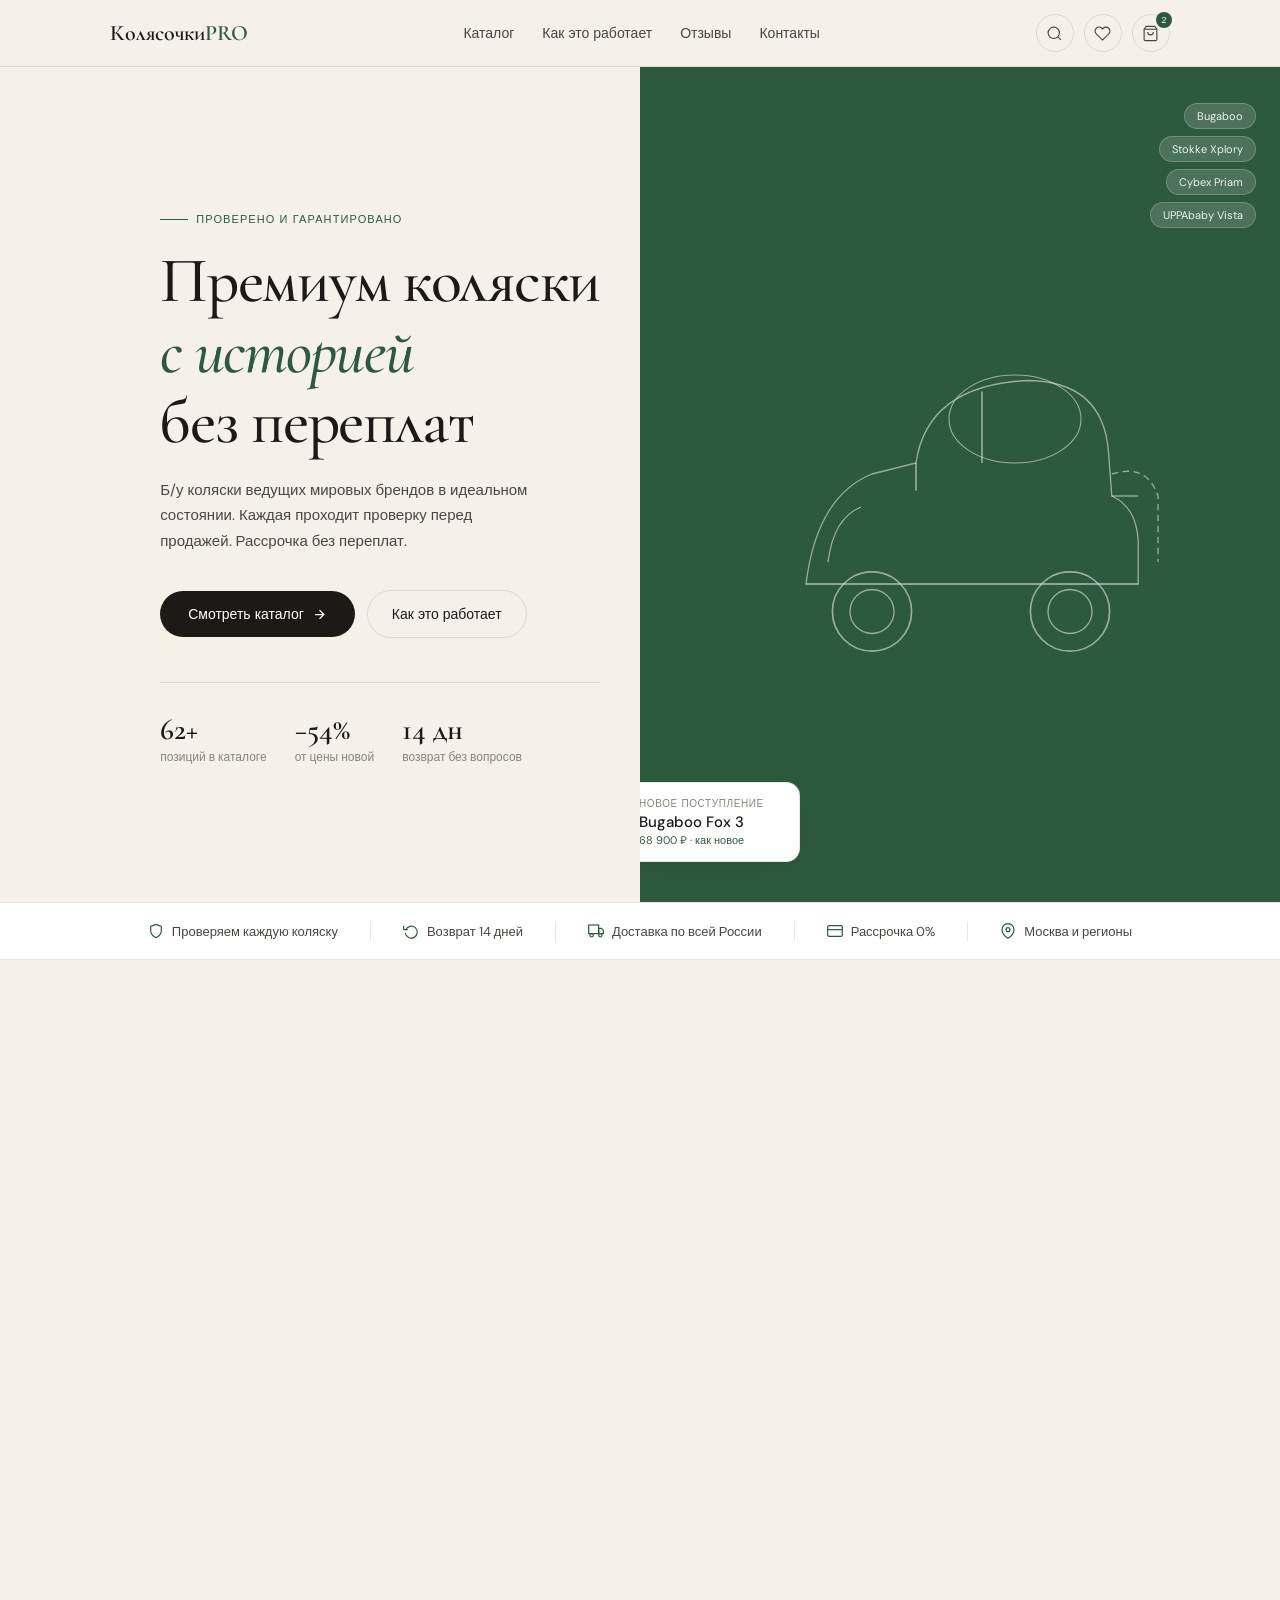
==== commit 05d40a9b: "Merge branch 'main' into обновления-сайта" ====
--- a/index.html
+++ b/index.html
@@ -10,6 +10,519 @@
 <link rel="preconnect" href="https://fonts.gstatic.com" crossorigin>
 <link href="https://fonts.googleapis.com/css2?family=Fraunces:opsz,wght@9..144,400;9..144,500;9..144,600;9..144,700&family=Source+Sans+3:wght@300;400;500;600&display=swap" rel="stylesheet">
 <link rel="stylesheet" href="/bu-kolyasochka/css/theme.css">
+<link href="https://fonts.googleapis.com/css2?family=Cormorant+Garamond:ital,wght@0,400;0,500;0,600;1,400;1,500&family=DM+Sans:wght@300;400;500&display=swap" rel="stylesheet">
+<style>
+*, *::before, *::after { box-sizing: border-box; margin: 0; padding: 0; }
+
+:root {
+  --cream: #f5f0e8;
+  --cream2: #ede7d9;
+  --ink: #1c1a16;
+  --ink2: #4a4640;
+  --ink3: #8a847a;
+  --surface: #ffffff;
+  --green: #2d5a3d;
+  --green-light: #e8f2eb;
+  --green-mid: #4a8c62;
+  --sand: #c8a96e;
+  --sand-light: #f7f0e2;
+  --border: rgba(28,26,22,0.1);
+  --border2: rgba(28,26,22,0.06);
+  --r: 14px;
+  --r-sm: 8px;
+}
+
+html { scroll-behavior: smooth; }
+
+body {
+  font-family: 'DM Sans', sans-serif;
+  background: var(--cream);
+  color: var(--ink);
+  overflow-x: hidden;
+  -webkit-font-smoothing: antialiased;
+}
+
+/* ── UTILITY ── */
+.serif { font-family: 'Cormorant Garamond', serif; }
+.container { max-width: 1100px; margin: 0 auto; padding: 0 20px; }
+a { text-decoration: none; color: inherit; }
+img { display: block; max-width: 100%; }
+
+/* ── NAV ── */
+nav {
+  position: sticky; top: 0; z-index: 100;
+  background: rgba(245,240,232,0.92);
+  backdrop-filter: blur(12px);
+  -webkit-backdrop-filter: blur(12px);
+  border-bottom: 1px solid var(--border);
+}
+.nav-inner {
+  display: flex; align-items: center; justify-content: space-between;
+  padding: 14px 20px; max-width: 1100px; margin: 0 auto;
+}
+.logo {
+  font-family: 'Cormorant Garamond', serif;
+  font-size: 22px; font-weight: 600; letter-spacing: -.01em;
+  color: var(--ink);
+}
+.logo span { color: var(--green); }
+.nav-links {
+  display: flex; gap: 28px; list-style: none;
+  font-size: 14px; font-weight: 400; color: var(--ink2);
+}
+.nav-links a:hover { color: var(--green); }
+.nav-actions { display: flex; gap: 10px; align-items: center; }
+.nav-icon-btn {
+  width: 38px; height: 38px; border-radius: 50%;
+  border: 1px solid var(--border);
+  background: transparent; cursor: pointer;
+  display: flex; align-items: center; justify-content: center;
+  transition: background .15s, border-color .15s;
+  position: relative;
+}
+.nav-icon-btn:hover { background: var(--cream2); border-color: rgba(28,26,22,0.2); }
+.nav-icon-btn svg { width: 17px; height: 17px; stroke: var(--ink2); fill: none; stroke-width: 1.6; }
+.cart-badge {
+  position: absolute; top: -3px; right: -3px;
+  width: 16px; height: 16px; border-radius: 50%;
+  background: var(--green); color: #fff;
+  font-size: 9px; font-weight: 500;
+  display: flex; align-items: center; justify-content: center;
+}
+.burger {
+  display: none; flex-direction: column; gap: 5px;
+  cursor: pointer; padding: 4px; background: none; border: none;
+}
+.burger span {
+  display: block; width: 22px; height: 1.5px;
+  background: var(--ink); border-radius: 2px; transition: all .25s;
+}
+
+/* ── HERO ── */
+.hero {
+  min-height: calc(100vh - 65px);
+  display: grid; grid-template-columns: 1fr 1fr;
+  align-items: center; gap: 0;
+  padding: 0; overflow: hidden;
+}
+.hero-left {
+  padding: 60px 40px 60px 20px;
+  max-width: 560px; margin-left: auto;
+  animation: fadeLeft .8s ease both;
+}
+.hero-eyebrow {
+  display: inline-flex; align-items: center; gap: 8px;
+  font-size: 11px; font-weight: 500; letter-spacing: .1em;
+  text-transform: uppercase; color: var(--green);
+  margin-bottom: 20px;
+}
+.hero-eyebrow::before {
+  content: ''; display: block;
+  width: 28px; height: 1px; background: var(--green);
+}
+.hero-title {
+  font-family: 'Cormorant Garamond', serif;
+  font-size: clamp(42px, 5vw, 68px);
+  font-weight: 500; line-height: 1.1;
+  color: var(--ink); margin-bottom: 20px;
+  letter-spacing: -.02em;
+}
+.hero-title em { font-style: italic; color: var(--green); }
+.hero-desc {
+  font-size: 15px; line-height: 1.7; color: var(--ink2);
+  max-width: 380px; margin-bottom: 36px;
+}
+.hero-cta {
+  display: flex; gap: 12px; align-items: center; flex-wrap: wrap;
+}
+.btn-fill {
+  padding: 14px 28px; background: var(--ink);
+  color: #fff; border: none; border-radius: 40px;
+  font-family: 'DM Sans', sans-serif;
+  font-size: 14px; font-weight: 500; cursor: pointer;
+  transition: background .2s, transform .1s;
+  display: inline-flex; align-items: center; gap: 8px;
+}
+.btn-fill:hover { background: var(--green); }
+.btn-fill:active { transform: scale(.98); }
+.btn-fill svg { width: 15px; height: 15px; stroke: currentColor; fill: none; stroke-width: 2; }
+.btn-ghost {
+  padding: 14px 24px;
+  background: transparent; color: var(--ink);
+  border: 1px solid var(--border); border-radius: 40px;
+  font-family: 'DM Sans', sans-serif;
+  font-size: 14px; cursor: pointer;
+  transition: border-color .2s, background .2s;
+}
+.btn-ghost:hover { border-color: var(--ink); background: var(--cream2); }
+.hero-stats {
+  display: flex; gap: 28px; margin-top: 44px;
+  padding-top: 32px; border-top: 1px solid var(--border);
+}
+.stat-val {
+  font-family: 'Cormorant Garamond', serif;
+  font-size: 30px; font-weight: 600; line-height: 1;
+  color: var(--ink); margin-bottom: 4px;
+}
+.stat-lbl { font-size: 12px; color: var(--ink3); }
+
+.hero-right {
+  height: 100%; min-height: calc(100vh - 65px);
+  background: var(--green);
+  position: relative; overflow: hidden;
+  animation: fadeRight .8s ease both;
+}
+.hero-img-wrap {
+  position: absolute; inset: 0;
+  display: flex; align-items: center; justify-content: center;
+}
+.hero-illustration {
+  width: 80%; max-width: 440px; opacity: .85;
+}
+.hero-badge-float {
+  position: absolute; bottom: 40px; left: -20px;
+  background: var(--surface); border-radius: 14px;
+  padding: 14px 18px; border: 1px solid var(--border);
+  box-shadow: 0 8px 32px rgba(0,0,0,.08);
+  animation: float 4s ease-in-out infinite;
+  min-width: 180px;
+}
+.hero-badge-float .hb-label { font-size: 10px; color: var(--ink3); margin-bottom: 2px; text-transform: uppercase; letter-spacing: .06em; }
+.hero-badge-float .hb-val { font-size: 15px; font-weight: 500; color: var(--ink); }
+.hero-badge-float .hb-sub { font-size: 11px; color: var(--green); margin-top: 1px; }
+
+.hero-tag-cloud {
+  position: absolute; top: 36px; right: 24px;
+  display: flex; flex-direction: column; gap: 7px;
+  animation: fadeRight .9s .2s ease both;
+}
+.hero-tag {
+  background: rgba(255,255,255,.15); color: rgba(255,255,255,.9);
+  font-size: 11px; padding: 5px 12px; border-radius: 20px;
+  border: 1px solid rgba(255,255,255,.2);
+  backdrop-filter: blur(4px); width: fit-content; align-self: flex-end;
+}
+
+/* ── TRUST BAR ── */
+.trust-bar {
+  background: var(--surface); border-top: 1px solid var(--border); border-bottom: 1px solid var(--border);
+  padding: 18px 20px;
+}
+.trust-bar-inner {
+  max-width: 1100px; margin: 0 auto;
+  display: flex; align-items: center; justify-content: center;
+  gap: 32px; flex-wrap: wrap;
+}
+.trust-item {
+  display: flex; align-items: center; gap: 8px;
+  font-size: 13px; color: var(--ink2); white-space: nowrap;
+}
+.trust-item svg { width: 16px; height: 16px; stroke: var(--green); fill: none; stroke-width: 1.8; flex-shrink: 0; }
+.trust-divider { width: 1px; height: 20px; background: var(--border); }
+
+/* ── SECTION HEADER ── */
+.section-header {
+  display: flex; align-items: flex-end; justify-content: space-between;
+  margin-bottom: 28px; gap: 16px; flex-wrap: wrap;
+}
+.section-title {
+  font-family: 'Cormorant Garamond', serif;
+  font-size: clamp(28px, 4vw, 40px); font-weight: 500;
+  line-height: 1.15; letter-spacing: -.01em;
+}
+.section-title em { font-style: italic; color: var(--green); }
+.section-link {
+  font-size: 13px; color: var(--green); font-weight: 500;
+  display: flex; align-items: center; gap: 5px; white-space: nowrap;
+}
+.section-link svg { width: 14px; height: 14px; stroke: currentColor; fill: none; stroke-width: 2; }
+.section-link:hover { text-decoration: underline; }
+
+/* ── CATEGORIES ── */
+.categories { padding: 64px 0 0; }
+.cats-grid {
+  display: grid;
+  grid-template-columns: repeat(6, 1fr);
+  gap: 10px;
+}
+.cat-tile {
+  background: var(--surface); border: 1px solid var(--border);
+  border-radius: var(--r); padding: 20px 14px;
+  text-align: center; cursor: pointer;
+  transition: border-color .2s, transform .2s, background .2s;
+  display: flex; flex-direction: column; align-items: center; gap: 10px;
+}
+.cat-tile:hover { border-color: var(--green-mid); background: var(--green-light); transform: translateY(-3px); }
+.cat-icon {
+  width: 48px; height: 48px; border-radius: 50%;
+  background: var(--cream); display: flex; align-items: center; justify-content: center;
+  transition: background .2s;
+}
+.cat-tile:hover .cat-icon { background: rgba(45,90,61,.1); }
+.cat-icon svg { width: 22px; height: 22px; stroke: var(--green); fill: none; stroke-width: 1.5; }
+.cat-name { font-size: 12px; font-weight: 500; color: var(--ink); }
+.cat-count { font-size: 11px; color: var(--ink3); }
+
+/* ── FEATURED PRODUCTS ── */
+.featured { padding: 64px 0; }
+.products-grid {
+  display: grid;
+  grid-template-columns: repeat(auto-fill, minmax(240px, 1fr));
+  gap: 14px;
+}
+.product-card {
+  background: var(--surface); border: 1px solid var(--border);
+  border-radius: var(--r); overflow: hidden; cursor: pointer;
+  transition: border-color .2s, transform .2s;
+  display: flex; flex-direction: column;
+}
+.product-card:hover { border-color: var(--green-mid); transform: translateY(-4px); }
+.product-thumb {
+  aspect-ratio: 4/3; background: var(--cream2);
+  display: flex; align-items: center; justify-content: center;
+  position: relative; overflow: hidden;
+}
+.product-thumb svg { width: 64px; height: 64px; opacity: .18; stroke: var(--ink); fill: none; stroke-width: 1; }
+.product-badges {
+  position: absolute; top: 10px; left: 10px;
+  display: flex; flex-direction: column; gap: 5px;
+}
+.pbadge {
+  font-size: 10px; font-weight: 500; padding: 3px 8px; border-radius: 20px;
+}
+.pbadge-green { background: #d1ead9; color: #1b4332; }
+.pbadge-sand  { background: #f5e8cc; color: #7a5010; }
+.pbadge-red   { background: #fde8e0; color: #8b2a10; }
+.fav-btn {
+  position: absolute; top: 8px; right: 8px;
+  width: 32px; height: 32px; border-radius: 50%;
+  background: rgba(255,255,255,.9); border: 1px solid var(--border);
+  display: flex; align-items: center; justify-content: center;
+  cursor: pointer; transition: all .15s;
+}
+.fav-btn:hover { background: #fff; }
+.fav-btn svg { width: 14px; height: 14px; stroke: var(--ink3); fill: none; stroke-width: 1.8; }
+.product-body { padding: 14px 16px; flex: 1; display: flex; flex-direction: column; gap: 6px; }
+.product-brand { font-size: 10px; font-weight: 500; letter-spacing: .07em; text-transform: uppercase; color: var(--ink3); }
+.product-name { font-family: 'Cormorant Garamond', serif; font-size: 18px; font-weight: 500; line-height: 1.2; color: var(--ink); }
+.product-meta { font-size: 11px; color: var(--ink3); }
+.product-foot {
+  padding: 10px 16px 14px; border-top: 1px solid var(--border2);
+  display: flex; align-items: center; justify-content: space-between;
+}
+.product-price { font-size: 17px; font-weight: 500; color: var(--ink); }
+.product-price-old { font-size: 12px; color: var(--ink3); text-decoration: line-through; margin-left: 6px; }
+.btn-add {
+  width: 32px; height: 32px; border-radius: 50%;
+  background: var(--ink); border: none; cursor: pointer;
+  display: flex; align-items: center; justify-content: center;
+  transition: background .15s, transform .1s;
+}
+.btn-add:hover { background: var(--green); }
+.btn-add:active { transform: scale(.93); }
+.btn-add svg { width: 14px; height: 14px; stroke: #fff; fill: none; stroke-width: 2.2; }
+
+/* ── WHY US ── */
+.why { padding: 0 0 64px; }
+.why-grid {
+  display: grid; grid-template-columns: 1fr 1fr;
+  gap: 14px;
+}
+.why-big {
+  background: var(--green); border-radius: var(--r);
+  padding: 44px 40px; color: #fff;
+  display: flex; flex-direction: column; justify-content: flex-end;
+  min-height: 360px; position: relative; overflow: hidden;
+  grid-row: span 2;
+}
+.why-big::before {
+  content: '';
+  position: absolute; inset: 0;
+  background: radial-gradient(ellipse at 120% 120%, rgba(255,255,255,.07) 0%, transparent 60%);
+}
+.why-big-title {
+  font-family: 'Cormorant Garamond', serif;
+  font-size: 34px; font-weight: 500; line-height: 1.2;
+  color: #fff; margin-bottom: 14px;
+}
+.why-big-title em { font-style: italic; opacity: .8; }
+.why-big-desc { font-size: 14px; line-height: 1.65; color: rgba(255,255,255,.75); }
+
+.why-tile {
+  background: var(--surface); border: 1px solid var(--border);
+  border-radius: var(--r); padding: 24px 26px;
+  display: flex; flex-direction: column; gap: 12px;
+}
+.why-tile-icon {
+  width: 40px; height: 40px; border-radius: 10px;
+  background: var(--green-light); display: flex; align-items: center; justify-content: center;
+}
+.why-tile-icon svg { width: 18px; height: 18px; stroke: var(--green); fill: none; stroke-width: 1.8; }
+.why-tile-title { font-size: 15px; font-weight: 500; color: var(--ink); }
+.why-tile-desc { font-size: 13px; line-height: 1.6; color: var(--ink3); }
+
+/* ── HOW IT WORKS ── */
+.how { padding: 0 0 64px; }
+.how-steps {
+  display: grid; grid-template-columns: repeat(4, 1fr); gap: 0;
+  background: var(--surface); border: 1px solid var(--border);
+  border-radius: var(--r); overflow: hidden;
+}
+.how-step {
+  padding: 28px 24px; position: relative;
+  border-right: 1px solid var(--border);
+}
+.how-step:last-child { border-right: none; }
+.how-num {
+  font-family: 'Cormorant Garamond', serif;
+  font-size: 48px; font-weight: 600; line-height: 1;
+  color: var(--cream2); margin-bottom: 14px; display: block;
+}
+.how-title { font-size: 14px; font-weight: 500; color: var(--ink); margin-bottom: 6px; }
+.how-desc { font-size: 12px; color: var(--ink3); line-height: 1.6; }
+
+/* ── INSTALLMENT BANNER ── */
+.installment {
+  background: var(--sand-light); border: 1px solid rgba(200,169,110,.3);
+  border-radius: var(--r); padding: 36px 40px; margin-bottom: 64px;
+  display: grid; grid-template-columns: 1fr auto; gap: 24px; align-items: center;
+}
+.inst-label {
+  font-size: 11px; font-weight: 500; letter-spacing: .08em; text-transform: uppercase;
+  color: var(--sand); margin-bottom: 8px;
+}
+.inst-title {
+  font-family: 'Cormorant Garamond', serif;
+  font-size: clamp(22px, 3vw, 32px); font-weight: 500;
+  color: var(--ink); margin-bottom: 8px;
+}
+.inst-desc { font-size: 13px; color: var(--ink2); line-height: 1.6; }
+.inst-logos {
+  display: flex; gap: 10px; align-items: center; flex-wrap: wrap;
+}
+.inst-logo {
+  background: var(--surface); border: 1px solid var(--border);
+  border-radius: 8px; padding: 8px 14px;
+  font-size: 12px; font-weight: 500; color: var(--ink2); white-space: nowrap;
+}
+
+/* ── REVIEWS ── */
+.reviews { padding: 0 0 64px; }
+.reviews-grid {
+  display: grid; grid-template-columns: repeat(auto-fill, minmax(280px, 1fr)); gap: 12px;
+}
+.review-card {
+  background: var(--surface); border: 1px solid var(--border);
+  border-radius: var(--r); padding: 22px 24px;
+}
+.review-stars { display: flex; gap: 3px; margin-bottom: 10px; }
+.review-stars span {
+  width: 14px; height: 14px; background: var(--sand); border-radius: 50%;
+  display: flex; align-items: center; justify-content: center; font-size: 8px; color: #fff;
+}
+.review-text { font-size: 14px; line-height: 1.65; color: var(--ink2); margin-bottom: 14px; font-style: italic; font-family: 'Cormorant Garamond', serif; font-size: 16px; }
+.review-author { font-size: 12px; font-weight: 500; color: var(--ink3); }
+.review-tag { font-size: 10px; color: var(--green); background: var(--green-light); padding: 2px 8px; border-radius: 10px; display: inline-block; margin-top: 4px; }
+
+/* ── CTA BOTTOM ── */
+.cta-bottom {
+  background: var(--ink); border-radius: var(--r);
+  padding: 56px 48px; margin-bottom: 64px;
+  display: grid; grid-template-columns: 1fr auto; gap: 32px; align-items: center;
+}
+.cta-bottom-title {
+  font-family: 'Cormorant Garamond', serif;
+  font-size: clamp(28px, 4vw, 42px); font-weight: 500;
+  color: #fff; line-height: 1.2; margin-bottom: 10px;
+}
+.cta-bottom-title em { font-style: italic; color: rgba(200,169,110,.9); }
+.cta-bottom-desc { font-size: 14px; color: rgba(255,255,255,.55); line-height: 1.6; }
+.cta-bottom-actions { display: flex; flex-direction: column; gap: 10px; align-items: center; }
+.btn-fill-light {
+  padding: 14px 28px; background: #fff; color: var(--ink);
+  border: none; border-radius: 40px;
+  font-family: 'DM Sans', sans-serif; font-size: 14px; font-weight: 500;
+  cursor: pointer; transition: background .2s; white-space: nowrap;
+}
+.btn-fill-light:hover { background: var(--cream); }
+.cta-social { display: flex; gap: 10px; }
+.cta-social-btn {
+  padding: 10px 16px; border-radius: 40px;
+  border: 1px solid rgba(255,255,255,.15); color: rgba(255,255,255,.7);
+  background: transparent; font-family: 'DM Sans', sans-serif;
+  font-size: 12px; cursor: pointer; display: flex; align-items: center; gap: 6px;
+  transition: border-color .15s, color .15s;
+}
+.cta-social-btn:hover { border-color: rgba(255,255,255,.4); color: #fff; }
+.cta-social-btn svg { width: 14px; height: 14px; stroke: currentColor; fill: none; stroke-width: 1.6; }
+
+/* ── FOOTER ── */
+footer {
+  background: var(--surface); border-top: 1px solid var(--border);
+  padding: 36px 20px 24px;
+}
+.footer-inner {
+  max-width: 1100px; margin: 0 auto;
+  display: grid; grid-template-columns: 2fr 1fr 1fr 1fr; gap: 32px; margin-bottom: 32px;
+}
+.footer-logo { font-family: 'Cormorant Garamond', serif; font-size: 20px; font-weight: 600; margin-bottom: 10px; }
+.footer-logo span { color: var(--green); }
+.footer-desc { font-size: 13px; color: var(--ink3); line-height: 1.6; max-width: 240px; }
+.footer-col-title { font-size: 11px; font-weight: 500; letter-spacing: .08em; text-transform: uppercase; color: var(--ink3); margin-bottom: 14px; }
+.footer-links { list-style: none; display: flex; flex-direction: column; gap: 8px; }
+.footer-links a { font-size: 13px; color: var(--ink2); }
+.footer-links a:hover { color: var(--green); }
+.footer-bottom {
+  max-width: 1100px; margin: 0 auto;
+  border-top: 1px solid var(--border); padding-top: 20px;
+  display: flex; justify-content: space-between; align-items: center; flex-wrap: wrap; gap: 8px;
+}
+.footer-copy { font-size: 12px; color: var(--ink3); }
+
+/* ── ANIMATIONS ── */
+@keyframes fadeLeft { from { opacity:0; transform:translateX(-24px); } to { opacity:1; transform:translateX(0); } }
+@keyframes fadeRight { from { opacity:0; transform:translateX(24px); } to { opacity:1; transform:translateX(0); } }
+@keyframes float { 0%,100%{ transform:translateY(0); } 50%{ transform:translateY(-8px); } }
+@keyframes fadeUp { from { opacity:0; transform:translateY(20px); } to { opacity:1; transform:translateY(0); } }
+
+.reveal { opacity:0; transform:translateY(20px); transition: opacity .6s ease, transform .6s ease; }
+.reveal.visible { opacity:1; transform:translateY(0); }
+
+/* ── MOBILE ── */
+@media (max-width: 900px) {
+  .nav-links { display: none; }
+  .burger { display: flex; }
+  .hero { grid-template-columns: 1fr; min-height: auto; }
+  .hero-left { padding: 40px 20px 32px; max-width: 100%; margin: 0; }
+  .hero-right { min-height: 50vw; max-height: 340px; }
+  .hero-stats { gap: 16px; }
+  .cats-grid { grid-template-columns: repeat(3, 1fr); }
+  .why-grid { grid-template-columns: 1fr; }
+  .why-big { grid-row: auto; min-height: 260px; }
+  .how-steps { grid-template-columns: 1fr 1fr; }
+  .how-step:nth-child(2) { border-right: none; }
+  .how-step:nth-child(3) { border-right: none; border-top: 1px solid var(--border); }
+  .how-step:nth-child(4) { border-top: 1px solid var(--border); }
+  .installment { grid-template-columns: 1fr; }
+  .cta-bottom { grid-template-columns: 1fr; }
+  .footer-inner { grid-template-columns: 1fr 1fr; }
+}
+
+@media (max-width: 560px) {
+  .hero-cta { flex-direction: column; align-items: flex-start; }
+  .cats-grid { grid-template-columns: repeat(2, 1fr); }
+  .how-steps { grid-template-columns: 1fr; }
+  .how-step { border-right: none; border-bottom: 1px solid var(--border); }
+  .how-step:last-child { border-bottom: none; }
+  .trust-bar-inner { gap: 14px; }
+  .trust-divider { display: none; }
+  .footer-inner { grid-template-columns: 1fr; gap: 24px; }
+  .cta-bottom { padding: 36px 24px; }
+  .hero-badge-float { left: 16px; bottom: 16px; }
+}
+
+.product-thumb img,.prod-thumb img{position:absolute;inset:0;width:100%;height:100%;object-fit:cover}.product-link,.prod-thumb{color:inherit;text-decoration:none}.pbadge-gray,.pg{background:#ede7d9;color:#4a4640}.prod-installment{display:block;font-size:10px;color:var(--green);margin-top:2px}
+</style>
 <link rel="stylesheet" href="/bu-kolyasochka/css/assistant.css">
 </head>
 <body data-page="home">
@@ -187,6 +700,179 @@
       <div class="cat-tile">
         <div class="cat-icon">
           <svg viewBox="0 0 24 24"><polygon points="12 2 15.09 8.26 22 9.27 17 14.14 18.18 21.02 12 17.77 5.82 21.02 7 14.14 2 9.27 8.91 8.26 12 2"/></svg>
+
+<!-- NAV -->
+<nav>
+  <div class="nav-inner">
+    <a href="index.html" class="logo">Колясочки<span>PRO</span></a>
+    <ul class="nav-links">
+      <li><a href="catalog.html">Каталог</a></li>
+      <li><a href="index.html#how">Как это работает</a></li>
+      <li><a href="#reviews">Отзывы</a></li>
+      <li><a href="#contact">Контакты</a></li>
+    </ul>
+    <div class="nav-actions">
+      <button class="nav-icon-btn" aria-label="Поиск">
+        <svg viewBox="0 0 24 24"><circle cx="11" cy="11" r="8"/><path d="m21 21-4.35-4.35"/></svg>
+      </button>
+      <button class="nav-icon-btn" aria-label="Избранное">
+        <svg viewBox="0 0 24 24"><path d="M20.84 4.61a5.5 5.5 0 0 0-7.78 0L12 5.67l-1.06-1.06a5.5 5.5 0 0 0-7.78 7.78l1.06 1.06L12 21.23l7.78-7.78 1.06-1.06a5.5 5.5 0 0 0 0-7.78z"/></svg>
+      </button>
+      <button class="nav-icon-btn" aria-label="Корзина" style="position:relative">
+        <svg viewBox="0 0 24 24"><path d="M6 2 3 6v14a2 2 0 0 0 2 2h14a2 2 0 0 0 2-2V6l-3-4z"/><line x1="3" y1="6" x2="21" y2="6"/><path d="M16 10a4 4 0 0 1-8 0"/></svg>
+        <span class="cart-badge">2</span>
+      </button>
+      <button class="burger" aria-label="Меню">
+        <span></span><span></span><span></span>
+      </button>
+    </div>
+  </div>
+</nav>
+
+<!-- HERO -->
+<section class="hero">
+  <div class="hero-left">
+    <div class="hero-eyebrow">Проверено и гарантировано</div>
+    <h1 class="hero-title">
+      Премиум коляски<br>
+      <em>с историей</em><br>
+      без переплат
+    </h1>
+    <p class="hero-desc">
+      Б/у коляски ведущих мировых брендов в идеальном состоянии. Каждая проходит проверку перед продажей. Рассрочка без переплат.
+    </p>
+    <div class="hero-cta">
+      <a href="catalog.html" class="btn-fill">
+        Смотреть каталог
+        <svg viewBox="0 0 24 24"><path d="M5 12h14M12 5l7 7-7 7"/></svg>
+      </a>
+      <a href="index.html#how" class="btn-ghost">Как это работает</a>
+    </div>
+    <div class="hero-stats">
+      <div>
+        <div class="stat-val"><span data-products-count>62+</span></div>
+        <div class="stat-lbl">позиций в каталоге</div>
+      </div>
+      <div>
+        <div class="stat-val">−54%</div>
+        <div class="stat-lbl">от цены новой</div>
+      </div>
+      <div>
+        <div class="stat-val">14 дн</div>
+        <div class="stat-lbl">возврат без вопросов</div>
+      </div>
+    </div>
+  </div>
+
+  <div class="hero-right">
+    <div class="hero-img-wrap">
+      <svg class="hero-illustration" viewBox="0 0 400 380" fill="none" stroke="rgba(255,255,255,0.6)" stroke-width="1.2">
+        <path d="M60 280 Q70 200 120 180 L160 170 Q170 100 260 95 Q330 95 335 160 L338 200 Q360 210 362 240 L362 280 Z"/>
+        <circle cx="120" cy="305" r="36" stroke-width="1.5"/>
+        <circle cx="120" cy="305" r="20"/>
+        <circle cx="300" cy="305" r="36" stroke-width="1.5"/>
+        <circle cx="300" cy="305" r="20"/>
+        <path d="M160 170 L160 195" stroke-width="1.5"/>
+        <path d="M220 105 L220 170" stroke-width="1.5"/>
+        <path d="M338 200 L362 200"/>
+        <path d="M80 260 Q85 220 110 210"/>
+        <ellipse cx="250" cy="130" rx="60" ry="40" stroke-width="1"/>
+        <path d="M338 180 Q370 170 380 200 L380 260" stroke-dasharray="6 4"/>
+        <path d="M60 280 L362 280" stroke-width="0.5"/>
+      </svg>
+    </div>
+
+    <div class="hero-badge-float">
+      <div class="hb-label">Новое поступление</div>
+      <div class="hb-val">Bugaboo Fox 3</div>
+      <div class="hb-sub">68 900 ₽ · как новое</div>
+    </div>
+
+    <div class="hero-tag-cloud">
+      <span class="hero-tag">Bugaboo</span>
+      <span class="hero-tag">Stokke Xplory</span>
+      <span class="hero-tag">Cybex Priam</span>
+      <span class="hero-tag">UPPAbaby Vista</span>
+    </div>
+  </div>
+</section>
+
+<!-- TRUST BAR -->
+<div class="trust-bar">
+  <div class="trust-bar-inner">
+    <div class="trust-item">
+      <svg viewBox="0 0 24 24"><path d="M12 22s8-4 8-10V5l-8-3-8 3v7c0 6 8 10 8 10z"/></svg>
+      Проверяем каждую коляску
+    </div>
+    <div class="trust-divider"></div>
+    <div class="trust-item">
+      <svg viewBox="0 0 24 24"><polyline points="1 4 1 10 7 10"/><path d="M3.51 15a9 9 0 1 0 .49-4.5"/></svg>
+      Возврат 14 дней
+    </div>
+    <div class="trust-divider"></div>
+    <div class="trust-item">
+      <svg viewBox="0 0 24 24"><rect x="1" y="3" width="15" height="13"/><polygon points="16 8 20 8 23 11 23 16 16 16 16 8"/><circle cx="5.5" cy="18.5" r="2.5"/><circle cx="18.5" cy="18.5" r="2.5"/></svg>
+      Доставка по всей России
+    </div>
+    <div class="trust-divider"></div>
+    <div class="trust-item">
+      <svg viewBox="0 0 24 24"><rect x="1" y="4" width="22" height="16" rx="2" ry="2"/><line x1="1" y1="10" x2="23" y2="10"/></svg>
+      Рассрочка 0%
+    </div>
+    <div class="trust-divider"></div>
+    <div class="trust-item">
+      <svg viewBox="0 0 24 24"><path d="M21 10c0 7-9 13-9 13s-9-6-9-13a9 9 0 0 1 18 0z"/><circle cx="12" cy="10" r="3"/></svg>
+      Москва и регионы
+    </div>
+  </div>
+</div>
+
+<!-- CATEGORIES -->
+<section class="categories reveal" id="catalog">
+  <div class="container">
+    <div class="section-header">
+      <h2 class="section-title">Выбери <em>свой</em> тип</h2>
+      <a href="catalog.html" class="section-link">Все категории <svg viewBox="0 0 24 24"><path d="M5 12h14M12 5l7 7-7 7"/></svg></a>
+    </div>
+    <div class="cats-grid">
+      <div class="cat-tile">
+        <div class="cat-icon">
+          <svg viewBox="0 0 24 24"><path d="M3 17l3-8h12l3 8"/><circle cx="7.5" cy="19" r="1.5"/><circle cx="16.5" cy="19" r="1.5"/></svg>
+        </div>
+        <div class="cat-name">Прогулочные</div>
+        <div class="cat-count">от 6 мес.</div>
+      </div>
+      <div class="cat-tile">
+        <div class="cat-icon">
+          <svg viewBox="0 0 24 24"><path d="M12 2C6.48 2 2 6.48 2 12s4.48 10 10 10 10-4.48 10-10S17.52 2 12 2z"/><path d="M8 12h8M12 8v8"/></svg>
+        </div>
+        <div class="cat-name">Для новорождённых</div>
+        <div class="cat-count">0–6 мес.</div>
+      </div>
+      <div class="cat-tile">
+        <div class="cat-icon">
+          <svg viewBox="0 0 24 24"><polyline points="17 1 21 5 17 9"/><path d="M3 11V9a4 4 0 0 1 4-4h14"/><polyline points="7 23 3 19 7 15"/><path d="M21 13v2a4 4 0 0 1-4 4H3"/></svg>
+        </div>
+        <div class="cat-name">Трансформеры</div>
+        <div class="cat-count">2-в-1, 3-в-1</div>
+      </div>
+      <div class="cat-tile">
+        <div class="cat-icon">
+          <svg viewBox="0 0 24 24"><path d="M17 21v-2a4 4 0 0 0-4-4H5a4 4 0 0 0-4 4v2"/><circle cx="9" cy="7" r="4"/><path d="M23 21v-2a4 4 0 0 0-3-3.87"/><path d="M16 3.13a4 4 0 0 1 0 7.75"/></svg>
+        </div>
+        <div class="cat-name">Для двойни</div>
+        <div class="cat-count">Тандем, рядом</div>
+      </div>
+      <div class="cat-tile">
+        <div class="cat-icon">
+          <svg viewBox="0 0 24 24"><circle cx="12" cy="12" r="10"/><polyline points="12 6 12 12 16 14"/></svg>
+        </div>
+        <div class="cat-name">Спортивные</div>
+        <div class="cat-count">Джоггеры</div>
+      </div>
+      <div class="cat-tile">
+        <div class="cat-icon">
+          <svg viewBox="0 0 24 24"><polygon points="12 2 15.09 8.26 22 9.27 17 14.14 18.18 21.02 12 17.77 5.82 21.02 7 14.14 2 9.27 8.91 8.26 12 2"/></svg>
         </div>
         <div class="cat-name">Премиум</div>
         <div class="cat-count">Bugaboo, Stokke…</div>
@@ -223,6 +909,123 @@
         <div class="why-tile-icon"><svg viewBox="0 0 24 24"><path d="M21 10c0 7-9 13-9 13s-9-6-9-13a9 9 0 0 1 18 0z"/><circle cx="12" cy="10" r="3"/></svg></div>
         <div class="why-tile-title">Доставка по всей России</div>
         <div class="why-tile-desc">СДЭК, Боксберри, Почта России. Самовывоз — Москва и МО.</div>
+      </div>
+    </div>
+  </div>
+</section>
+
+<!-- HOW IT WORKS -->
+<section class="how reveal" id="how">
+  <div class="container">
+    <div class="section-header">
+      <h2 class="section-title">Как это <em>работает</em></h2>
+    </div>
+    <div class="how-steps">
+      <div class="how-step">
+        <span class="how-num">01</span>
+        <div class="how-title">Выбираете в каталоге</div>
+        <div class="how-desc">Фильтры по бренду, состоянию и цене. Подробные фото и описание каждой коляски.</div>
+      </div>
+      <div class="how-step">
+        <span class="how-num">02</span>
+        <div class="how-title">Оформляете заказ</div>
+        <div class="how-desc">Оплата онлайн или рассрочка. Принимаем все карты и СБП.</div>
+      </div>
+      <div class="how-step">
+        <span class="how-num">03</span>
+        <div class="how-title">Отправляем коляску</div>
+        <div class="how-desc">Бережная упаковка. Трек-номер в день отправки. Срок 2–7 дней по России.</div>
+      </div>
+      <div class="how-step">
+        <span class="how-num">04</span>
+        <div class="how-title">Гуляете и радуетесь</div>
+        <div class="how-desc">14 дней на проверку. Если что-то не так — вернём деньги без вопросов.</div>
+      </div>
+    </div>
+  </div>
+</section>
+
+<!-- INSTALLMENT -->
+<section class="reveal" style="padding:0 0 0">
+  <div class="container">
+    <div class="installment">
+      <div>
+        <div class="inst-label">Рассрочка и оплата частями</div>
+        <h3 class="inst-title">Коляска за 3 990 ₽ в месяц</h3>
+        <p class="inst-desc">Покупайте сейчас — платите частями без процентов и скрытых комиссий.<br>Доступно для всех товаров каталога.</p>
+      </div>
+      <div>
+        <div class="inst-logos">
+          <div class="inst-logo">Тинькофф</div>
+          <div class="inst-logo">СберПэй</div>
+          <div class="inst-logo">Яндекс Pay</div>
+          <div class="inst-logo">СБП</div>
+        </div>
+        <div class="cat-name">Премиум</div>
+        <div class="cat-count">Bugaboo, Stokke…</div>
+      </div>
+    </div>
+  </div>
+</section>
+
+<!-- FEATURED PRODUCTS -->
+<section class="featured reveal"><div class="container"><div class="section-header"><h2 class="section-title">Свежие <em>поступления</em></h2><a href="catalog.html" class="section-link">Смотреть все <svg viewBox="0 0 24 24"><path d="M5 12h14M12 5l7 7-7 7"/></svg></a></div><div id="featuredGrid" class="products-grid"></div></div></section>
+
+<!-- WHY US -->
+<section class="why reveal">
+  <div class="container">
+    <div class="section-header">
+      <h2 class="section-title">Почему <em>доверяют</em> нам</h2>
+    </div>
+    <div class="why-grid">
+      <div class="why-big">
+        <div class="why-big-title">Каждая коляска проходит<br><em>12-точечную проверку</em></div>
+        <p class="why-big-desc">Осматриваем шасси, ткань, механизмы складывания, колёса и тормоза. Чистим и дезинфицируем. Вы получаете коляску, которую не стыдно подарить.</p>
+      </div>
+      <div class="why-tile">
+        <div class="why-tile-icon"><svg viewBox="0 0 24 24"><polyline points="1 4 1 10 7 10"/><path d="M3.51 15a9 9 0 1 0 .49-4.5"/></svg></div>
+        <div class="why-tile-title">Возврат за 14 дней</div>
+        <div class="why-tile-desc">Не подошла — возвращаем деньги без вопросов и лишних звонков.</div>
+      </div>
+      <div class="why-tile">
+        <div class="why-tile-icon"><svg viewBox="0 0 24 24"><rect x="1" y="4" width="22" height="16" rx="2"/><line x1="1" y1="10" x2="23" y2="10"/></svg></div>
+        <div class="why-tile-title">Рассрочка без переплат</div>
+        <div class="why-tile-desc">Тинькофф, Сбер, Яндекс Pay. Делим сумму на 3–12 месяцев.</div>
+      </div>
+      <div class="why-tile">
+        <div class="why-tile-icon"><svg viewBox="0 0 24 24"><path d="M21 10c0 7-9 13-9 13s-9-6-9-13a9 9 0 0 1 18 0z"/><circle cx="12" cy="10" r="3"/></svg></div>
+        <div class="why-tile-title">Доставка по всей России</div>
+        <div class="why-tile-desc">СДЭК, Боксберри, Почта России. Самовывоз — Москва и МО.</div>
+<!-- REVIEWS -->
+<section class="reviews reveal" id="reviews">
+  <div class="container">
+    <div class="section-header">
+      <h2 class="section-title">Говорят <em>покупатели</em></h2>
+    </div>
+    <div class="reviews-grid">
+      <div class="review-card">
+        <div class="review-stars">
+          <span>★</span><span>★</span><span>★</span><span>★</span><span>★</span>
+        </div>
+        <p class="review-text">«Bugaboo Fox в идеальном состоянии, как будто только из магазина. Сэкономила 80 тысяч рублей — теперь трачу на одежду малышу.»</p>
+        <div class="review-author">Анна К., Москва</div>
+        <span class="review-tag">Bugaboo Fox 3</span>
+      </div>
+      <div class="review-card">
+        <div class="review-stars">
+          <span>★</span><span>★</span><span>★</span><span>★</span><span>★</span>
+        </div>
+        <p class="review-text">«Заказала в Новосибирск, приехала отлично упакованная, без единой царапины. Рассрочка оформилась за 2 минуты прямо на сайте.»</p>
+        <div class="review-author">Марина Л., Новосибирск</div>
+        <span class="review-tag">Stokke Xplory X</span>
+      </div>
+      <div class="review-card">
+        <div class="review-stars">
+          <span>★</span><span>★</span><span>★</span><span>★</span><span>★</span>
+        </div>
+        <p class="review-text">«Очень понравился подход: подробные фото, честное описание состояния. Взяли Cybex — ребёнок счастлив, кошелёк тоже.»</p>
+        <div class="review-author">Дмитрий В., Санкт-Петербург</div>
+        <span class="review-tag">Cybex Priam 4</span>
       </div>
     </div>
   </div>
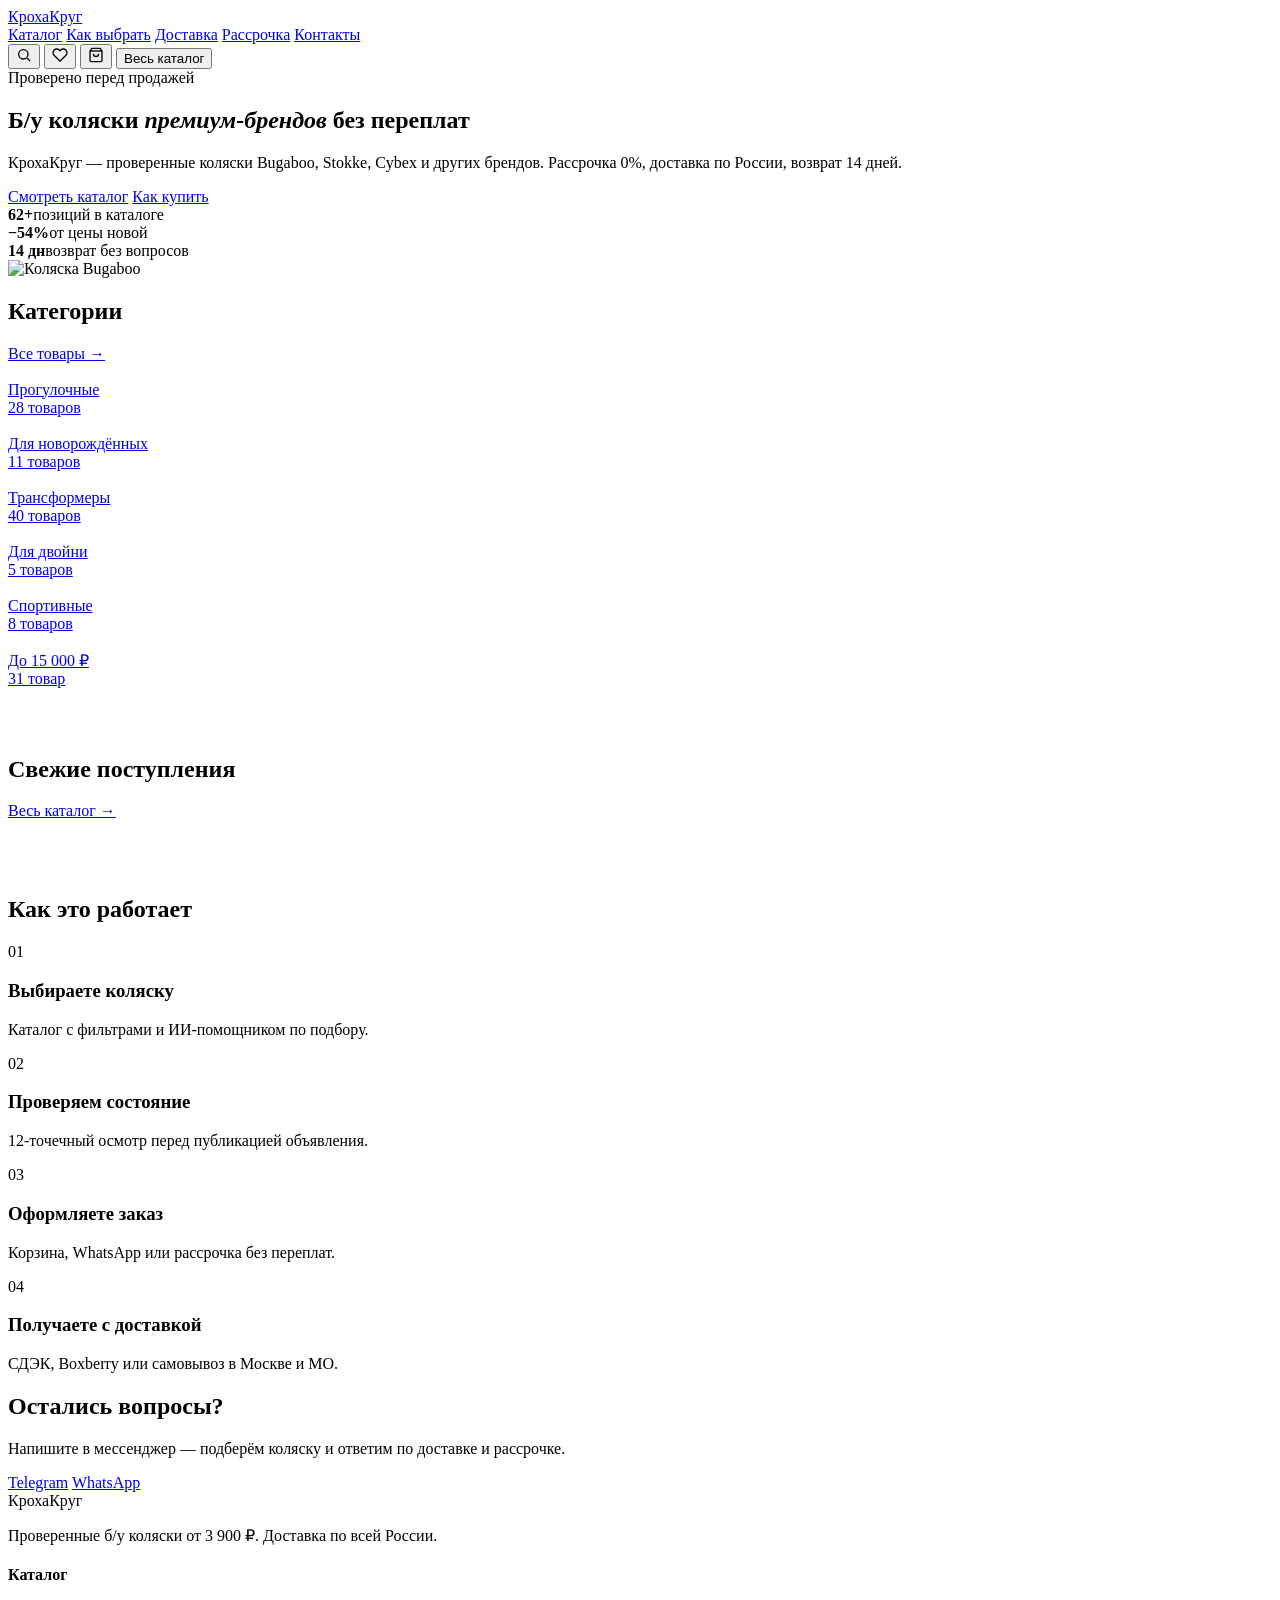
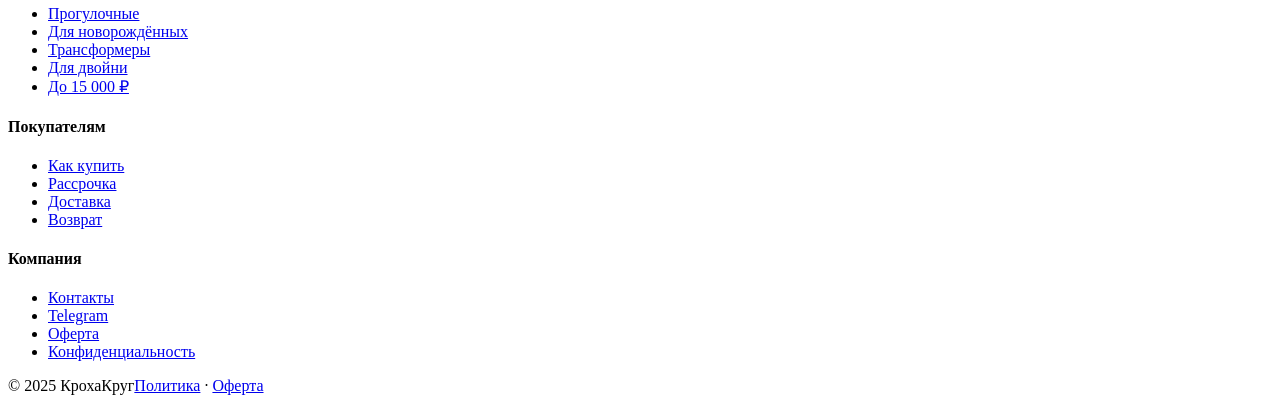
==== commit 9eccbad3: "Apply KrohaKrug design from ZIP across storefront pages. Rebrand to KrohaKrug with Manrope styling, " ====
--- a/index.html
+++ b/index.html
@@ -3,1195 +3,104 @@
 <head>
 <meta charset="UTF-8">
 <meta name="viewport" content="width=device-width, initial-scale=1.0">
-<title>КолясочкиPRO — б/у коляски премиум-класса</title>
-<meta name="description" content="Б/у коляски ведущих мировых брендов в отличном состоянии. Проверка, рассрочка, доставка по России и ИИ-подбор по каталогу.">
+<title>КрохаКруг — б/у коляски с проверкой</title>
+<meta name="description" content="Проверенные б/у коляски от 3 900 ₽. Bugaboo, Stokke, Cybex. Доставка по России, рассрочка, возврат 14 дней.">
 <script src="/bu-kolyasochka/js/site.js"></script>
 <link rel="preconnect" href="https://fonts.googleapis.com">
 <link rel="preconnect" href="https://fonts.gstatic.com" crossorigin>
-<link href="https://fonts.googleapis.com/css2?family=Fraunces:opsz,wght@9..144,400;9..144,500;9..144,600;9..144,700&family=Source+Sans+3:wght@300;400;500;600&display=swap" rel="stylesheet">
+<link href="https://fonts.googleapis.com/css2?family=Manrope:wght@400;500;600;700;800&display=swap" rel="stylesheet">
 <link rel="stylesheet" href="/bu-kolyasochka/css/theme.css">
-<link href="https://fonts.googleapis.com/css2?family=Cormorant+Garamond:ital,wght@0,400;0,500;0,600;1,400;1,500&family=DM+Sans:wght@300;400;500&display=swap" rel="stylesheet">
-<style>
-*, *::before, *::after { box-sizing: border-box; margin: 0; padding: 0; }
+<link rel="stylesheet" href="/bu-kolyasochka/css/assistant.css">
 
-:root {
-  --cream: #f5f0e8;
-  --cream2: #ede7d9;
-  --ink: #1c1a16;
-  --ink2: #4a4640;
-  --ink3: #8a847a;
-  --surface: #ffffff;
-  --green: #2d5a3d;
-  --green-light: #e8f2eb;
-  --green-mid: #4a8c62;
-  --sand: #c8a96e;
-  --sand-light: #f7f0e2;
-  --border: rgba(28,26,22,0.1);
-  --border2: rgba(28,26,22,0.06);
-  --r: 14px;
-  --r-sm: 8px;
-}
-
-html { scroll-behavior: smooth; }
-
-body {
-  font-family: 'DM Sans', sans-serif;
-  background: var(--cream);
-  color: var(--ink);
-  overflow-x: hidden;
-  -webkit-font-smoothing: antialiased;
-}
-
-/* ── UTILITY ── */
-.serif { font-family: 'Cormorant Garamond', serif; }
-.container { max-width: 1100px; margin: 0 auto; padding: 0 20px; }
-a { text-decoration: none; color: inherit; }
-img { display: block; max-width: 100%; }
-
-/* ── NAV ── */
-nav {
-  position: sticky; top: 0; z-index: 100;
-  background: rgba(245,240,232,0.92);
-  backdrop-filter: blur(12px);
-  -webkit-backdrop-filter: blur(12px);
-  border-bottom: 1px solid var(--border);
-}
-.nav-inner {
-  display: flex; align-items: center; justify-content: space-between;
-  padding: 14px 20px; max-width: 1100px; margin: 0 auto;
-}
-.logo {
-  font-family: 'Cormorant Garamond', serif;
-  font-size: 22px; font-weight: 600; letter-spacing: -.01em;
-  color: var(--ink);
-}
-.logo span { color: var(--green); }
-.nav-links {
-  display: flex; gap: 28px; list-style: none;
-  font-size: 14px; font-weight: 400; color: var(--ink2);
-}
-.nav-links a:hover { color: var(--green); }
-.nav-actions { display: flex; gap: 10px; align-items: center; }
-.nav-icon-btn {
-  width: 38px; height: 38px; border-radius: 50%;
-  border: 1px solid var(--border);
-  background: transparent; cursor: pointer;
-  display: flex; align-items: center; justify-content: center;
-  transition: background .15s, border-color .15s;
-  position: relative;
-}
-.nav-icon-btn:hover { background: var(--cream2); border-color: rgba(28,26,22,0.2); }
-.nav-icon-btn svg { width: 17px; height: 17px; stroke: var(--ink2); fill: none; stroke-width: 1.6; }
-.cart-badge {
-  position: absolute; top: -3px; right: -3px;
-  width: 16px; height: 16px; border-radius: 50%;
-  background: var(--green); color: #fff;
-  font-size: 9px; font-weight: 500;
-  display: flex; align-items: center; justify-content: center;
-}
-.burger {
-  display: none; flex-direction: column; gap: 5px;
-  cursor: pointer; padding: 4px; background: none; border: none;
-}
-.burger span {
-  display: block; width: 22px; height: 1.5px;
-  background: var(--ink); border-radius: 2px; transition: all .25s;
-}
-
-/* ── HERO ── */
-.hero {
-  min-height: calc(100vh - 65px);
-  display: grid; grid-template-columns: 1fr 1fr;
-  align-items: center; gap: 0;
-  padding: 0; overflow: hidden;
-}
-.hero-left {
-  padding: 60px 40px 60px 20px;
-  max-width: 560px; margin-left: auto;
-  animation: fadeLeft .8s ease both;
-}
-.hero-eyebrow {
-  display: inline-flex; align-items: center; gap: 8px;
-  font-size: 11px; font-weight: 500; letter-spacing: .1em;
-  text-transform: uppercase; color: var(--green);
-  margin-bottom: 20px;
-}
-.hero-eyebrow::before {
-  content: ''; display: block;
-  width: 28px; height: 1px; background: var(--green);
-}
-.hero-title {
-  font-family: 'Cormorant Garamond', serif;
-  font-size: clamp(42px, 5vw, 68px);
-  font-weight: 500; line-height: 1.1;
-  color: var(--ink); margin-bottom: 20px;
-  letter-spacing: -.02em;
-}
-.hero-title em { font-style: italic; color: var(--green); }
-.hero-desc {
-  font-size: 15px; line-height: 1.7; color: var(--ink2);
-  max-width: 380px; margin-bottom: 36px;
-}
-.hero-cta {
-  display: flex; gap: 12px; align-items: center; flex-wrap: wrap;
-}
-.btn-fill {
-  padding: 14px 28px; background: var(--ink);
-  color: #fff; border: none; border-radius: 40px;
-  font-family: 'DM Sans', sans-serif;
-  font-size: 14px; font-weight: 500; cursor: pointer;
-  transition: background .2s, transform .1s;
-  display: inline-flex; align-items: center; gap: 8px;
-}
-.btn-fill:hover { background: var(--green); }
-.btn-fill:active { transform: scale(.98); }
-.btn-fill svg { width: 15px; height: 15px; stroke: currentColor; fill: none; stroke-width: 2; }
-.btn-ghost {
-  padding: 14px 24px;
-  background: transparent; color: var(--ink);
-  border: 1px solid var(--border); border-radius: 40px;
-  font-family: 'DM Sans', sans-serif;
-  font-size: 14px; cursor: pointer;
-  transition: border-color .2s, background .2s;
-}
-.btn-ghost:hover { border-color: var(--ink); background: var(--cream2); }
-.hero-stats {
-  display: flex; gap: 28px; margin-top: 44px;
-  padding-top: 32px; border-top: 1px solid var(--border);
-}
-.stat-val {
-  font-family: 'Cormorant Garamond', serif;
-  font-size: 30px; font-weight: 600; line-height: 1;
-  color: var(--ink); margin-bottom: 4px;
-}
-.stat-lbl { font-size: 12px; color: var(--ink3); }
-
-.hero-right {
-  height: 100%; min-height: calc(100vh - 65px);
-  background: var(--green);
-  position: relative; overflow: hidden;
-  animation: fadeRight .8s ease both;
-}
-.hero-img-wrap {
-  position: absolute; inset: 0;
-  display: flex; align-items: center; justify-content: center;
-}
-.hero-illustration {
-  width: 80%; max-width: 440px; opacity: .85;
-}
-.hero-badge-float {
-  position: absolute; bottom: 40px; left: -20px;
-  background: var(--surface); border-radius: 14px;
-  padding: 14px 18px; border: 1px solid var(--border);
-  box-shadow: 0 8px 32px rgba(0,0,0,.08);
-  animation: float 4s ease-in-out infinite;
-  min-width: 180px;
-}
-.hero-badge-float .hb-label { font-size: 10px; color: var(--ink3); margin-bottom: 2px; text-transform: uppercase; letter-spacing: .06em; }
-.hero-badge-float .hb-val { font-size: 15px; font-weight: 500; color: var(--ink); }
-.hero-badge-float .hb-sub { font-size: 11px; color: var(--green); margin-top: 1px; }
-
-.hero-tag-cloud {
-  position: absolute; top: 36px; right: 24px;
-  display: flex; flex-direction: column; gap: 7px;
-  animation: fadeRight .9s .2s ease both;
-}
-.hero-tag {
-  background: rgba(255,255,255,.15); color: rgba(255,255,255,.9);
-  font-size: 11px; padding: 5px 12px; border-radius: 20px;
-  border: 1px solid rgba(255,255,255,.2);
-  backdrop-filter: blur(4px); width: fit-content; align-self: flex-end;
-}
-
-/* ── TRUST BAR ── */
-.trust-bar {
-  background: var(--surface); border-top: 1px solid var(--border); border-bottom: 1px solid var(--border);
-  padding: 18px 20px;
-}
-.trust-bar-inner {
-  max-width: 1100px; margin: 0 auto;
-  display: flex; align-items: center; justify-content: center;
-  gap: 32px; flex-wrap: wrap;
-}
-.trust-item {
-  display: flex; align-items: center; gap: 8px;
-  font-size: 13px; color: var(--ink2); white-space: nowrap;
-}
-.trust-item svg { width: 16px; height: 16px; stroke: var(--green); fill: none; stroke-width: 1.8; flex-shrink: 0; }
-.trust-divider { width: 1px; height: 20px; background: var(--border); }
-
-/* ── SECTION HEADER ── */
-.section-header {
-  display: flex; align-items: flex-end; justify-content: space-between;
-  margin-bottom: 28px; gap: 16px; flex-wrap: wrap;
-}
-.section-title {
-  font-family: 'Cormorant Garamond', serif;
-  font-size: clamp(28px, 4vw, 40px); font-weight: 500;
-  line-height: 1.15; letter-spacing: -.01em;
-}
-.section-title em { font-style: italic; color: var(--green); }
-.section-link {
-  font-size: 13px; color: var(--green); font-weight: 500;
-  display: flex; align-items: center; gap: 5px; white-space: nowrap;
-}
-.section-link svg { width: 14px; height: 14px; stroke: currentColor; fill: none; stroke-width: 2; }
-.section-link:hover { text-decoration: underline; }
-
-/* ── CATEGORIES ── */
-.categories { padding: 64px 0 0; }
-.cats-grid {
-  display: grid;
-  grid-template-columns: repeat(6, 1fr);
-  gap: 10px;
-}
-.cat-tile {
-  background: var(--surface); border: 1px solid var(--border);
-  border-radius: var(--r); padding: 20px 14px;
-  text-align: center; cursor: pointer;
-  transition: border-color .2s, transform .2s, background .2s;
-  display: flex; flex-direction: column; align-items: center; gap: 10px;
-}
-.cat-tile:hover { border-color: var(--green-mid); background: var(--green-light); transform: translateY(-3px); }
-.cat-icon {
-  width: 48px; height: 48px; border-radius: 50%;
-  background: var(--cream); display: flex; align-items: center; justify-content: center;
-  transition: background .2s;
-}
-.cat-tile:hover .cat-icon { background: rgba(45,90,61,.1); }
-.cat-icon svg { width: 22px; height: 22px; stroke: var(--green); fill: none; stroke-width: 1.5; }
-.cat-name { font-size: 12px; font-weight: 500; color: var(--ink); }
-.cat-count { font-size: 11px; color: var(--ink3); }
-
-/* ── FEATURED PRODUCTS ── */
-.featured { padding: 64px 0; }
-.products-grid {
-  display: grid;
-  grid-template-columns: repeat(auto-fill, minmax(240px, 1fr));
-  gap: 14px;
-}
-.product-card {
-  background: var(--surface); border: 1px solid var(--border);
-  border-radius: var(--r); overflow: hidden; cursor: pointer;
-  transition: border-color .2s, transform .2s;
-  display: flex; flex-direction: column;
-}
-.product-card:hover { border-color: var(--green-mid); transform: translateY(-4px); }
-.product-thumb {
-  aspect-ratio: 4/3; background: var(--cream2);
-  display: flex; align-items: center; justify-content: center;
-  position: relative; overflow: hidden;
-}
-.product-thumb svg { width: 64px; height: 64px; opacity: .18; stroke: var(--ink); fill: none; stroke-width: 1; }
-.product-badges {
-  position: absolute; top: 10px; left: 10px;
-  display: flex; flex-direction: column; gap: 5px;
-}
-.pbadge {
-  font-size: 10px; font-weight: 500; padding: 3px 8px; border-radius: 20px;
-}
-.pbadge-green { background: #d1ead9; color: #1b4332; }
-.pbadge-sand  { background: #f5e8cc; color: #7a5010; }
-.pbadge-red   { background: #fde8e0; color: #8b2a10; }
-.fav-btn {
-  position: absolute; top: 8px; right: 8px;
-  width: 32px; height: 32px; border-radius: 50%;
-  background: rgba(255,255,255,.9); border: 1px solid var(--border);
-  display: flex; align-items: center; justify-content: center;
-  cursor: pointer; transition: all .15s;
-}
-.fav-btn:hover { background: #fff; }
-.fav-btn svg { width: 14px; height: 14px; stroke: var(--ink3); fill: none; stroke-width: 1.8; }
-.product-body { padding: 14px 16px; flex: 1; display: flex; flex-direction: column; gap: 6px; }
-.product-brand { font-size: 10px; font-weight: 500; letter-spacing: .07em; text-transform: uppercase; color: var(--ink3); }
-.product-name { font-family: 'Cormorant Garamond', serif; font-size: 18px; font-weight: 500; line-height: 1.2; color: var(--ink); }
-.product-meta { font-size: 11px; color: var(--ink3); }
-.product-foot {
-  padding: 10px 16px 14px; border-top: 1px solid var(--border2);
-  display: flex; align-items: center; justify-content: space-between;
-}
-.product-price { font-size: 17px; font-weight: 500; color: var(--ink); }
-.product-price-old { font-size: 12px; color: var(--ink3); text-decoration: line-through; margin-left: 6px; }
-.btn-add {
-  width: 32px; height: 32px; border-radius: 50%;
-  background: var(--ink); border: none; cursor: pointer;
-  display: flex; align-items: center; justify-content: center;
-  transition: background .15s, transform .1s;
-}
-.btn-add:hover { background: var(--green); }
-.btn-add:active { transform: scale(.93); }
-.btn-add svg { width: 14px; height: 14px; stroke: #fff; fill: none; stroke-width: 2.2; }
-
-/* ── WHY US ── */
-.why { padding: 0 0 64px; }
-.why-grid {
-  display: grid; grid-template-columns: 1fr 1fr;
-  gap: 14px;
-}
-.why-big {
-  background: var(--green); border-radius: var(--r);
-  padding: 44px 40px; color: #fff;
-  display: flex; flex-direction: column; justify-content: flex-end;
-  min-height: 360px; position: relative; overflow: hidden;
-  grid-row: span 2;
-}
-.why-big::before {
-  content: '';
-  position: absolute; inset: 0;
-  background: radial-gradient(ellipse at 120% 120%, rgba(255,255,255,.07) 0%, transparent 60%);
-}
-.why-big-title {
-  font-family: 'Cormorant Garamond', serif;
-  font-size: 34px; font-weight: 500; line-height: 1.2;
-  color: #fff; margin-bottom: 14px;
-}
-.why-big-title em { font-style: italic; opacity: .8; }
-.why-big-desc { font-size: 14px; line-height: 1.65; color: rgba(255,255,255,.75); }
-
-.why-tile {
-  background: var(--surface); border: 1px solid var(--border);
-  border-radius: var(--r); padding: 24px 26px;
-  display: flex; flex-direction: column; gap: 12px;
-}
-.why-tile-icon {
-  width: 40px; height: 40px; border-radius: 10px;
-  background: var(--green-light); display: flex; align-items: center; justify-content: center;
-}
-.why-tile-icon svg { width: 18px; height: 18px; stroke: var(--green); fill: none; stroke-width: 1.8; }
-.why-tile-title { font-size: 15px; font-weight: 500; color: var(--ink); }
-.why-tile-desc { font-size: 13px; line-height: 1.6; color: var(--ink3); }
-
-/* ── HOW IT WORKS ── */
-.how { padding: 0 0 64px; }
-.how-steps {
-  display: grid; grid-template-columns: repeat(4, 1fr); gap: 0;
-  background: var(--surface); border: 1px solid var(--border);
-  border-radius: var(--r); overflow: hidden;
-}
-.how-step {
-  padding: 28px 24px; position: relative;
-  border-right: 1px solid var(--border);
-}
-.how-step:last-child { border-right: none; }
-.how-num {
-  font-family: 'Cormorant Garamond', serif;
-  font-size: 48px; font-weight: 600; line-height: 1;
-  color: var(--cream2); margin-bottom: 14px; display: block;
-}
-.how-title { font-size: 14px; font-weight: 500; color: var(--ink); margin-bottom: 6px; }
-.how-desc { font-size: 12px; color: var(--ink3); line-height: 1.6; }
-
-/* ── INSTALLMENT BANNER ── */
-.installment {
-  background: var(--sand-light); border: 1px solid rgba(200,169,110,.3);
-  border-radius: var(--r); padding: 36px 40px; margin-bottom: 64px;
-  display: grid; grid-template-columns: 1fr auto; gap: 24px; align-items: center;
-}
-.inst-label {
-  font-size: 11px; font-weight: 500; letter-spacing: .08em; text-transform: uppercase;
-  color: var(--sand); margin-bottom: 8px;
-}
-.inst-title {
-  font-family: 'Cormorant Garamond', serif;
-  font-size: clamp(22px, 3vw, 32px); font-weight: 500;
-  color: var(--ink); margin-bottom: 8px;
-}
-.inst-desc { font-size: 13px; color: var(--ink2); line-height: 1.6; }
-.inst-logos {
-  display: flex; gap: 10px; align-items: center; flex-wrap: wrap;
-}
-.inst-logo {
-  background: var(--surface); border: 1px solid var(--border);
-  border-radius: 8px; padding: 8px 14px;
-  font-size: 12px; font-weight: 500; color: var(--ink2); white-space: nowrap;
-}
-
-/* ── REVIEWS ── */
-.reviews { padding: 0 0 64px; }
-.reviews-grid {
-  display: grid; grid-template-columns: repeat(auto-fill, minmax(280px, 1fr)); gap: 12px;
-}
-.review-card {
-  background: var(--surface); border: 1px solid var(--border);
-  border-radius: var(--r); padding: 22px 24px;
-}
-.review-stars { display: flex; gap: 3px; margin-bottom: 10px; }
-.review-stars span {
-  width: 14px; height: 14px; background: var(--sand); border-radius: 50%;
-  display: flex; align-items: center; justify-content: center; font-size: 8px; color: #fff;
-}
-.review-text { font-size: 14px; line-height: 1.65; color: var(--ink2); margin-bottom: 14px; font-style: italic; font-family: 'Cormorant Garamond', serif; font-size: 16px; }
-.review-author { font-size: 12px; font-weight: 500; color: var(--ink3); }
-.review-tag { font-size: 10px; color: var(--green); background: var(--green-light); padding: 2px 8px; border-radius: 10px; display: inline-block; margin-top: 4px; }
-
-/* ── CTA BOTTOM ── */
-.cta-bottom {
-  background: var(--ink); border-radius: var(--r);
-  padding: 56px 48px; margin-bottom: 64px;
-  display: grid; grid-template-columns: 1fr auto; gap: 32px; align-items: center;
-}
-.cta-bottom-title {
-  font-family: 'Cormorant Garamond', serif;
-  font-size: clamp(28px, 4vw, 42px); font-weight: 500;
-  color: #fff; line-height: 1.2; margin-bottom: 10px;
-}
-.cta-bottom-title em { font-style: italic; color: rgba(200,169,110,.9); }
-.cta-bottom-desc { font-size: 14px; color: rgba(255,255,255,.55); line-height: 1.6; }
-.cta-bottom-actions { display: flex; flex-direction: column; gap: 10px; align-items: center; }
-.btn-fill-light {
-  padding: 14px 28px; background: #fff; color: var(--ink);
-  border: none; border-radius: 40px;
-  font-family: 'DM Sans', sans-serif; font-size: 14px; font-weight: 500;
-  cursor: pointer; transition: background .2s; white-space: nowrap;
-}
-.btn-fill-light:hover { background: var(--cream); }
-.cta-social { display: flex; gap: 10px; }
-.cta-social-btn {
-  padding: 10px 16px; border-radius: 40px;
-  border: 1px solid rgba(255,255,255,.15); color: rgba(255,255,255,.7);
-  background: transparent; font-family: 'DM Sans', sans-serif;
-  font-size: 12px; cursor: pointer; display: flex; align-items: center; gap: 6px;
-  transition: border-color .15s, color .15s;
-}
-.cta-social-btn:hover { border-color: rgba(255,255,255,.4); color: #fff; }
-.cta-social-btn svg { width: 14px; height: 14px; stroke: currentColor; fill: none; stroke-width: 1.6; }
-
-/* ── FOOTER ── */
-footer {
-  background: var(--surface); border-top: 1px solid var(--border);
-  padding: 36px 20px 24px;
-}
-.footer-inner {
-  max-width: 1100px; margin: 0 auto;
-  display: grid; grid-template-columns: 2fr 1fr 1fr 1fr; gap: 32px; margin-bottom: 32px;
-}
-.footer-logo { font-family: 'Cormorant Garamond', serif; font-size: 20px; font-weight: 600; margin-bottom: 10px; }
-.footer-logo span { color: var(--green); }
-.footer-desc { font-size: 13px; color: var(--ink3); line-height: 1.6; max-width: 240px; }
-.footer-col-title { font-size: 11px; font-weight: 500; letter-spacing: .08em; text-transform: uppercase; color: var(--ink3); margin-bottom: 14px; }
-.footer-links { list-style: none; display: flex; flex-direction: column; gap: 8px; }
-.footer-links a { font-size: 13px; color: var(--ink2); }
-.footer-links a:hover { color: var(--green); }
-.footer-bottom {
-  max-width: 1100px; margin: 0 auto;
-  border-top: 1px solid var(--border); padding-top: 20px;
-  display: flex; justify-content: space-between; align-items: center; flex-wrap: wrap; gap: 8px;
-}
-.footer-copy { font-size: 12px; color: var(--ink3); }
-
-/* ── ANIMATIONS ── */
-@keyframes fadeLeft { from { opacity:0; transform:translateX(-24px); } to { opacity:1; transform:translateX(0); } }
-@keyframes fadeRight { from { opacity:0; transform:translateX(24px); } to { opacity:1; transform:translateX(0); } }
-@keyframes float { 0%,100%{ transform:translateY(0); } 50%{ transform:translateY(-8px); } }
-@keyframes fadeUp { from { opacity:0; transform:translateY(20px); } to { opacity:1; transform:translateY(0); } }
-
-.reveal { opacity:0; transform:translateY(20px); transition: opacity .6s ease, transform .6s ease; }
-.reveal.visible { opacity:1; transform:translateY(0); }
-
-/* ── MOBILE ── */
-@media (max-width: 900px) {
-  .nav-links { display: none; }
-  .burger { display: flex; }
-  .hero { grid-template-columns: 1fr; min-height: auto; }
-  .hero-left { padding: 40px 20px 32px; max-width: 100%; margin: 0; }
-  .hero-right { min-height: 50vw; max-height: 340px; }
-  .hero-stats { gap: 16px; }
-  .cats-grid { grid-template-columns: repeat(3, 1fr); }
-  .why-grid { grid-template-columns: 1fr; }
-  .why-big { grid-row: auto; min-height: 260px; }
-  .how-steps { grid-template-columns: 1fr 1fr; }
-  .how-step:nth-child(2) { border-right: none; }
-  .how-step:nth-child(3) { border-right: none; border-top: 1px solid var(--border); }
-  .how-step:nth-child(4) { border-top: 1px solid var(--border); }
-  .installment { grid-template-columns: 1fr; }
-  .cta-bottom { grid-template-columns: 1fr; }
-  .footer-inner { grid-template-columns: 1fr 1fr; }
-}
-
-@media (max-width: 560px) {
-  .hero-cta { flex-direction: column; align-items: flex-start; }
-  .cats-grid { grid-template-columns: repeat(2, 1fr); }
-  .how-steps { grid-template-columns: 1fr; }
-  .how-step { border-right: none; border-bottom: 1px solid var(--border); }
-  .how-step:last-child { border-bottom: none; }
-  .trust-bar-inner { gap: 14px; }
-  .trust-divider { display: none; }
-  .footer-inner { grid-template-columns: 1fr; gap: 24px; }
-  .cta-bottom { padding: 36px 24px; }
-  .hero-badge-float { left: 16px; bottom: 16px; }
-}
-
-.product-thumb img,.prod-thumb img{position:absolute;inset:0;width:100%;height:100%;object-fit:cover}.product-link,.prod-thumb{color:inherit;text-decoration:none}.pbadge-gray,.pg{background:#ede7d9;color:#4a4640}.prod-installment{display:block;font-size:10px;color:var(--green);margin-top:2px}
-</style>
-<link rel="stylesheet" href="/bu-kolyasochka/css/assistant.css">
 </head>
 <body data-page="home">
-
-
-<!-- NAV -->
 <nav>
   <div class="nav-inner">
-    <a href="index.html" class="logo">Колясочки<span>PRO</span></a>
-    <ul class="nav-links">
-      <li><a href="catalog.html">Каталог</a></li>
-      <li><a href="index.html#how">Как это работает</a></li>
-      <li><a href="#reviews">Отзывы</a></li>
-      <li><a href="#contact">Контакты</a></li>
-    </ul>
+    <a href="index.html" class="logo">Кроха<span>Круг</span></a>
+    <div class="nav-links">
+      <a href="catalog.html" >Каталог</a>
+      <a href="kak-vybrat.html">Как выбрать</a>
+      <a href="delivery.html">Доставка</a>
+      <a href="payment.html">Рассрочка</a>
+      <a href="index.html#contact">Контакты</a>
+    </div>
     <div class="nav-actions">
-      <button class="nav-icon-btn" aria-label="Поиск">
-        <svg viewBox="0 0 24 24"><circle cx="11" cy="11" r="8"/><path d="m21 21-4.35-4.35"/></svg>
-      </button>
-      <button class="nav-icon-btn" aria-label="Избранное">
-        <svg viewBox="0 0 24 24"><path d="M20.84 4.61a5.5 5.5 0 0 0-7.78 0L12 5.67l-1.06-1.06a5.5 5.5 0 0 0-7.78 7.78l1.06 1.06L12 21.23l7.78-7.78 1.06-1.06a5.5 5.5 0 0 0 0-7.78z"/></svg>
-      </button>
-      <button class="nav-icon-btn" aria-label="Корзина" style="position:relative">
-        <svg viewBox="0 0 24 24"><path d="M6 2 3 6v14a2 2 0 0 0 2 2h14a2 2 0 0 0 2-2V6l-3-4z"/><line x1="3" y1="6" x2="21" y2="6"/><path d="M16 10a4 4 0 0 1-8 0"/></svg>
-        <span class="cart-badge">2</span>
-      </button>
-      <button class="burger" aria-label="Меню">
-        <span></span><span></span><span></span>
-      </button>
+      <button class="icon-btn"><svg width="16" height="16" fill="none" stroke="currentColor" stroke-width="2" viewBox="0 0 24 24"><circle cx="11" cy="11" r="7"/><path d="m17 17 4 4"/></svg></button>
+      <button class="icon-btn"><svg width="16" height="16" fill="none" stroke="currentColor" stroke-width="2" viewBox="0 0 24 24"><path d="M20.84 4.61a5.5 5.5 0 0 0-7.78 0L12 5.67l-1.06-1.06a5.5 5.5 0 0 0-7.78 7.78l1.06 1.06L12 21.23l7.78-7.78 1.06-1.06a5.5 5.5 0 0 0 0-7.78z"/></svg></button>
+      <button class="icon-btn nav-btn" data-cart-open aria-label="Корзина"><svg width="16" height="16" fill="none" stroke="currentColor" stroke-width="2" viewBox="0 0 24 24"><path d="M6 2 3 6v14a2 2 0 0 0 2 2h14a2 2 0 0 0 2-2V6l-3-4z"/><line x1="3" y1="6" x2="21" y2="6"/><path d="M16 10a4 4 0 0 1-8 0"/></svg><span class="cart-dot" data-cart-count style="display:none">0</span></button>
+      <button class="btn-primary" onclick="location.href='catalog.html'">Весь каталог</button>
     </div>
   </div>
 </nav>
-
-<!-- HERO -->
 <section class="hero">
-  <div class="hero-left">
-    <div class="hero-eyebrow">Проверено и гарантировано</div>
-    <h1 class="hero-title">
-      Премиум коляски<br>
-      <em>с историей</em><br>
-      без переплат
-    </h1>
-    <p class="hero-desc">
-      Б/у коляски ведущих мировых брендов в идеальном состоянии. Каждая проходит проверку перед продажей. Рассрочка без переплат.
-    </p>
+  <div>
+    <div class="hero-tag">Проверено перед продажей</div>
+    <h1>Б/у коляски <em>премиум-брендов</em> без переплат</h1>
+    <p class="hero-lead">КрохаКруг — проверенные коляски Bugaboo, Stokke, Cybex и других брендов. Рассрочка 0%, доставка по России, возврат 14 дней.</p>
     <div class="hero-cta">
-      <a href="catalog.html" class="btn-fill">
-        Смотреть каталог
-        <svg viewBox="0 0 24 24"><path d="M5 12h14M12 5l7 7-7 7"/></svg>
-      </a>
-      <a href="index.html#how" class="btn-ghost">Как это работает</a>
+      <a href="catalog.html" class="btn-hero">Смотреть каталог</a>
+      <a href="index.html#how" class="btn-hero-ghost">Как купить</a>
     </div>
     <div class="hero-stats">
-      <div>
-        <div class="stat-val"><span data-products-count>62+</span></div>
-        <div class="stat-lbl">позиций в каталоге</div>
-      </div>
-      <div>
-        <div class="stat-val">−54%</div>
-        <div class="stat-lbl">от цены новой</div>
-      </div>
-      <div>
-        <div class="stat-val">14 дн</div>
-        <div class="stat-lbl">возврат без вопросов</div>
-      </div>
+      <div><strong data-products-count>62+</strong><span>позиций в каталоге</span></div>
+      <div><strong>−54%</strong><span>от цены новой</span></div>
+      <div><strong>14 дн</strong><span>возврат без вопросов</span></div>
     </div>
   </div>
-
-  <div class="hero-right">
-    <div class="hero-img-wrap">
-      <svg class="hero-illustration" viewBox="0 0 400 380" fill="none" stroke="rgba(255,255,255,0.6)" stroke-width="1.2">
-        <path d="M60 280 Q70 200 120 180 L160 170 Q170 100 260 95 Q330 95 335 160 L338 200 Q360 210 362 240 L362 280 Z"/>
-        <circle cx="120" cy="305" r="36" stroke-width="1.5"/>
-        <circle cx="120" cy="305" r="20"/>
-        <circle cx="300" cy="305" r="36" stroke-width="1.5"/>
-        <circle cx="300" cy="305" r="20"/>
-        <path d="M160 170 L160 195" stroke-width="1.5"/>
-        <path d="M220 105 L220 170" stroke-width="1.5"/>
-        <path d="M338 200 L362 200"/>
-        <path d="M80 260 Q85 220 110 210"/>
-        <ellipse cx="250" cy="130" rx="60" ry="40" stroke-width="1"/>
-        <path d="M338 180 Q370 170 380 200 L380 260" stroke-dasharray="6 4"/>
-        <path d="M60 280 L362 280" stroke-width="0.5"/>
-      </svg>
-    </div>
-
-    <div class="hero-badge-float">
-      <div class="hb-label">Новое поступление</div>
-      <div class="hb-val">Bugaboo Fox 3</div>
-      <div class="hb-sub">68 900 ₽ · как новое</div>
-    </div>
-
-    <div class="hero-tag-cloud">
-      <span class="hero-tag">Bugaboo</span>
-      <span class="hero-tag">Stokke Xplory</span>
-      <span class="hero-tag">Cybex Priam</span>
-      <span class="hero-tag">UPPAbaby Vista</span>
-    </div>
+  <div class="hero-visual">
+    <img src="https://images.unsplash.com/photo-1591348278863-a8fb3887e2aa?w=900&q=80" alt="Коляска Bugaboo"/>
   </div>
 </section>
-
-<!-- TRUST BAR -->
-<div class="trust-bar">
-  <div class="trust-bar-inner">
-    <div class="trust-item">
-      <svg viewBox="0 0 24 24"><path d="M12 22s8-4 8-10V5l-8-3-8 3v7c0 6 8 10 8 10z"/></svg>
-      Проверяем каждую коляску
-    </div>
-    <div class="trust-divider"></div>
-    <div class="trust-item">
-      <svg viewBox="0 0 24 24"><polyline points="1 4 1 10 7 10"/><path d="M3.51 15a9 9 0 1 0 .49-4.5"/></svg>
-      Возврат 14 дней
-    </div>
-    <div class="trust-divider"></div>
-    <div class="trust-item">
-      <svg viewBox="0 0 24 24"><rect x="1" y="3" width="15" height="13"/><polygon points="16 8 20 8 23 11 23 16 16 16 16 8"/><circle cx="5.5" cy="18.5" r="2.5"/><circle cx="18.5" cy="18.5" r="2.5"/></svg>
-      Доставка по всей России
-    </div>
-    <div class="trust-divider"></div>
-    <div class="trust-item">
-      <svg viewBox="0 0 24 24"><rect x="1" y="4" width="22" height="16" rx="2" ry="2"/><line x1="1" y1="10" x2="23" y2="10"/></svg>
-      Рассрочка 0%
-    </div>
-    <div class="trust-divider"></div>
-    <div class="trust-item">
-      <svg viewBox="0 0 24 24"><path d="M21 10c0 7-9 13-9 13s-9-6-9-13a9 9 0 0 1 18 0z"/><circle cx="12" cy="10" r="3"/></svg>
-      Москва и регионы
+<div class="wrap" style="padding-bottom:48px">
+  <div class="sec-head"><h2 class="sec-title">Категории</h2><a href="catalog.html" class="sec-link">Все товары →</a></div>
+  <div class="cats">
+    <a href="catalog.html?type=stroller" class="cat"><div class="cat-img"><img src="https://images.unsplash.com/photo-1591348278863-a8fb3887e2aa?w=300&q=75" alt=""/></div><div class="cat-name">Прогулочные</div><div class="cat-count">28 товаров</div></a>
+    <a href="catalog.html?type=newborn" class="cat"><div class="cat-img"><img src="https://images.unsplash.com/photo-1566933293069-b55c7f326dd4?w=300&q=75" alt=""/></div><div class="cat-name">Для новорождённых</div><div class="cat-count">11 товаров</div></a>
+    <a href="catalog.html?type=transformer" class="cat"><div class="cat-img"><img src="https://images.unsplash.com/photo-1555252333-9f8e92e65df9?w=300&q=75" alt=""/></div><div class="cat-name">Трансформеры</div><div class="cat-count">40 товаров</div></a>
+    <a href="catalog.html?type=twin" class="cat"><div class="cat-img"><img src="https://images.unsplash.com/photo-1544126592-807ade215a0b?w=300&q=75" alt=""/></div><div class="cat-name">Для двойни</div><div class="cat-count">5 товаров</div></a>
+    <a href="catalog.html?type=sport" class="cat"><div class="cat-img"><img src="https://images.unsplash.com/photo-1503454537195-1dcabb73ffb9?w=300&q=75" alt=""/></div><div class="cat-name">Спортивные</div><div class="cat-count">8 товаров</div></a>
+    <a href="catalog.html?price=budget" class="cat"><div class="cat-img"><img src="https://images.unsplash.com/photo-1515488042361-ee00e0ddd4e4?w=300&q=75" alt=""/></div><div class="cat-name">До 15 000 ₽</div><div class="cat-count">31 товар</div></a>
+  </div>
+</div>
+<div class="wrap" style="padding-bottom:56px">
+  <div class="sec-head"><h2 class="sec-title">Свежие поступления</h2><a href="catalog.html" class="sec-link">Весь каталог →</a></div>
+  <div class="products" id="featuredGrid"></div>
+</div>
+<div class="how-wrap" id="how">
+  <div class="sec-head"><h2 class="sec-title">Как это работает</h2></div>
+  <div class="how-steps">
+    <div class="how-card"><div class="how-num">01</div><h3>Выбираете коляску</h3><p>Каталог с фильтрами и ИИ-помощником по подбору.</p></div>
+    <div class="how-card"><div class="how-num">02</div><h3>Проверяем состояние</h3><p>12-точечный осмотр перед публикацией объявления.</p></div>
+    <div class="how-card"><div class="how-num">03</div><h3>Оформляете заказ</h3><p>Корзина, WhatsApp или рассрочка без переплат.</p></div>
+    <div class="how-card"><div class="how-num">04</div><h3>Получаете с доставкой</h3><p>СДЭК, Boxberry или самовывоз в Москве и МО.</p></div>
+  </div>
+</div>
+<div class="contact-wrap" id="contact">
+  <div class="contact-block">
+    <h2>Остались вопросы?</h2>
+    <p>Напишите в мессенджер — подберём коляску и ответим по доставке и рассрочке.</p>
+    <div class="contact-btns">
+      <a class="btn-tg" href="https://t.me/" target="_blank" rel="noopener">Telegram</a>
+      <a class="btn-wa" href="https://wa.me/79000000000" target="_blank" rel="noopener">WhatsApp</a>
     </div>
   </div>
 </div>
-
-<!-- CATEGORIES -->
-<section class="categories reveal" id="catalog">
-  <div class="container">
-    <div class="section-header">
-      <h2 class="section-title">Выбери <em>свой</em> тип</h2>
-      <a href="catalog.html" class="section-link">Все категории <svg viewBox="0 0 24 24"><path d="M5 12h14M12 5l7 7-7 7"/></svg></a>
-    </div>
-    <div class="cats-grid">
-      <div class="cat-tile">
-        <div class="cat-icon">
-          <svg viewBox="0 0 24 24"><path d="M3 17l3-8h12l3 8"/><circle cx="7.5" cy="19" r="1.5"/><circle cx="16.5" cy="19" r="1.5"/></svg>
-        </div>
-        <div class="cat-name">Прогулочные</div>
-        <div class="cat-count">от 6 мес.</div>
-      </div>
-      <div class="cat-tile">
-        <div class="cat-icon">
-          <svg viewBox="0 0 24 24"><path d="M12 2C6.48 2 2 6.48 2 12s4.48 10 10 10 10-4.48 10-10S17.52 2 12 2z"/><path d="M8 12h8M12 8v8"/></svg>
-        </div>
-        <div class="cat-name">Для новорождённых</div>
-        <div class="cat-count">0–6 мес.</div>
-      </div>
-      <div class="cat-tile">
-        <div class="cat-icon">
-          <svg viewBox="0 0 24 24"><polyline points="17 1 21 5 17 9"/><path d="M3 11V9a4 4 0 0 1 4-4h14"/><polyline points="7 23 3 19 7 15"/><path d="M21 13v2a4 4 0 0 1-4 4H3"/></svg>
-        </div>
-        <div class="cat-name">Трансформеры</div>
-        <div class="cat-count">2-в-1, 3-в-1</div>
-      </div>
-      <div class="cat-tile">
-        <div class="cat-icon">
-          <svg viewBox="0 0 24 24"><path d="M17 21v-2a4 4 0 0 0-4-4H5a4 4 0 0 0-4 4v2"/><circle cx="9" cy="7" r="4"/><path d="M23 21v-2a4 4 0 0 0-3-3.87"/><path d="M16 3.13a4 4 0 0 1 0 7.75"/></svg>
-        </div>
-        <div class="cat-name">Для двойни</div>
-        <div class="cat-count">Тандем, рядом</div>
-      </div>
-      <div class="cat-tile">
-        <div class="cat-icon">
-          <svg viewBox="0 0 24 24"><circle cx="12" cy="12" r="10"/><polyline points="12 6 12 12 16 14"/></svg>
-        </div>
-        <div class="cat-name">Спортивные</div>
-        <div class="cat-count">Джоггеры</div>
-      </div>
-      <div class="cat-tile">
-        <div class="cat-icon">
-          <svg viewBox="0 0 24 24"><polygon points="12 2 15.09 8.26 22 9.27 17 14.14 18.18 21.02 12 17.77 5.82 21.02 7 14.14 2 9.27 8.91 8.26 12 2"/></svg>
-
-<!-- NAV -->
-<nav>
-  <div class="nav-inner">
-    <a href="index.html" class="logo">Колясочки<span>PRO</span></a>
-    <ul class="nav-links">
-      <li><a href="catalog.html">Каталог</a></li>
-      <li><a href="index.html#how">Как это работает</a></li>
-      <li><a href="#reviews">Отзывы</a></li>
-      <li><a href="#contact">Контакты</a></li>
-    </ul>
-    <div class="nav-actions">
-      <button class="nav-icon-btn" aria-label="Поиск">
-        <svg viewBox="0 0 24 24"><circle cx="11" cy="11" r="8"/><path d="m21 21-4.35-4.35"/></svg>
-      </button>
-      <button class="nav-icon-btn" aria-label="Избранное">
-        <svg viewBox="0 0 24 24"><path d="M20.84 4.61a5.5 5.5 0 0 0-7.78 0L12 5.67l-1.06-1.06a5.5 5.5 0 0 0-7.78 7.78l1.06 1.06L12 21.23l7.78-7.78 1.06-1.06a5.5 5.5 0 0 0 0-7.78z"/></svg>
-      </button>
-      <button class="nav-icon-btn" aria-label="Корзина" style="position:relative">
-        <svg viewBox="0 0 24 24"><path d="M6 2 3 6v14a2 2 0 0 0 2 2h14a2 2 0 0 0 2-2V6l-3-4z"/><line x1="3" y1="6" x2="21" y2="6"/><path d="M16 10a4 4 0 0 1-8 0"/></svg>
-        <span class="cart-badge">2</span>
-      </button>
-      <button class="burger" aria-label="Меню">
-        <span></span><span></span><span></span>
-      </button>
-    </div>
-  </div>
-</nav>
-
-<!-- HERO -->
-<section class="hero">
-  <div class="hero-left">
-    <div class="hero-eyebrow">Проверено и гарантировано</div>
-    <h1 class="hero-title">
-      Премиум коляски<br>
-      <em>с историей</em><br>
-      без переплат
-    </h1>
-    <p class="hero-desc">
-      Б/у коляски ведущих мировых брендов в идеальном состоянии. Каждая проходит проверку перед продажей. Рассрочка без переплат.
-    </p>
-    <div class="hero-cta">
-      <a href="catalog.html" class="btn-fill">
-        Смотреть каталог
-        <svg viewBox="0 0 24 24"><path d="M5 12h14M12 5l7 7-7 7"/></svg>
-      </a>
-      <a href="index.html#how" class="btn-ghost">Как это работает</a>
-    </div>
-    <div class="hero-stats">
-      <div>
-        <div class="stat-val"><span data-products-count>62+</span></div>
-        <div class="stat-lbl">позиций в каталоге</div>
-      </div>
-      <div>
-        <div class="stat-val">−54%</div>
-        <div class="stat-lbl">от цены новой</div>
-      </div>
-      <div>
-        <div class="stat-val">14 дн</div>
-        <div class="stat-lbl">возврат без вопросов</div>
-      </div>
-    </div>
-  </div>
-
-  <div class="hero-right">
-    <div class="hero-img-wrap">
-      <svg class="hero-illustration" viewBox="0 0 400 380" fill="none" stroke="rgba(255,255,255,0.6)" stroke-width="1.2">
-        <path d="M60 280 Q70 200 120 180 L160 170 Q170 100 260 95 Q330 95 335 160 L338 200 Q360 210 362 240 L362 280 Z"/>
-        <circle cx="120" cy="305" r="36" stroke-width="1.5"/>
-        <circle cx="120" cy="305" r="20"/>
-        <circle cx="300" cy="305" r="36" stroke-width="1.5"/>
-        <circle cx="300" cy="305" r="20"/>
-        <path d="M160 170 L160 195" stroke-width="1.5"/>
-        <path d="M220 105 L220 170" stroke-width="1.5"/>
-        <path d="M338 200 L362 200"/>
-        <path d="M80 260 Q85 220 110 210"/>
-        <ellipse cx="250" cy="130" rx="60" ry="40" stroke-width="1"/>
-        <path d="M338 180 Q370 170 380 200 L380 260" stroke-dasharray="6 4"/>
-        <path d="M60 280 L362 280" stroke-width="0.5"/>
-      </svg>
-    </div>
-
-    <div class="hero-badge-float">
-      <div class="hb-label">Новое поступление</div>
-      <div class="hb-val">Bugaboo Fox 3</div>
-      <div class="hb-sub">68 900 ₽ · как новое</div>
-    </div>
-
-    <div class="hero-tag-cloud">
-      <span class="hero-tag">Bugaboo</span>
-      <span class="hero-tag">Stokke Xplory</span>
-      <span class="hero-tag">Cybex Priam</span>
-      <span class="hero-tag">UPPAbaby Vista</span>
-    </div>
-  </div>
-</section>
-
-<!-- TRUST BAR -->
-<div class="trust-bar">
-  <div class="trust-bar-inner">
-    <div class="trust-item">
-      <svg viewBox="0 0 24 24"><path d="M12 22s8-4 8-10V5l-8-3-8 3v7c0 6 8 10 8 10z"/></svg>
-      Проверяем каждую коляску
-    </div>
-    <div class="trust-divider"></div>
-    <div class="trust-item">
-      <svg viewBox="0 0 24 24"><polyline points="1 4 1 10 7 10"/><path d="M3.51 15a9 9 0 1 0 .49-4.5"/></svg>
-      Возврат 14 дней
-    </div>
-    <div class="trust-divider"></div>
-    <div class="trust-item">
-      <svg viewBox="0 0 24 24"><rect x="1" y="3" width="15" height="13"/><polygon points="16 8 20 8 23 11 23 16 16 16 16 8"/><circle cx="5.5" cy="18.5" r="2.5"/><circle cx="18.5" cy="18.5" r="2.5"/></svg>
-      Доставка по всей России
-    </div>
-    <div class="trust-divider"></div>
-    <div class="trust-item">
-      <svg viewBox="0 0 24 24"><rect x="1" y="4" width="22" height="16" rx="2" ry="2"/><line x1="1" y1="10" x2="23" y2="10"/></svg>
-      Рассрочка 0%
-    </div>
-    <div class="trust-divider"></div>
-    <div class="trust-item">
-      <svg viewBox="0 0 24 24"><path d="M21 10c0 7-9 13-9 13s-9-6-9-13a9 9 0 0 1 18 0z"/><circle cx="12" cy="10" r="3"/></svg>
-      Москва и регионы
-    </div>
-  </div>
-</div>
-
-<!-- CATEGORIES -->
-<section class="categories reveal" id="catalog">
-  <div class="container">
-    <div class="section-header">
-      <h2 class="section-title">Выбери <em>свой</em> тип</h2>
-      <a href="catalog.html" class="section-link">Все категории <svg viewBox="0 0 24 24"><path d="M5 12h14M12 5l7 7-7 7"/></svg></a>
-    </div>
-    <div class="cats-grid">
-      <div class="cat-tile">
-        <div class="cat-icon">
-          <svg viewBox="0 0 24 24"><path d="M3 17l3-8h12l3 8"/><circle cx="7.5" cy="19" r="1.5"/><circle cx="16.5" cy="19" r="1.5"/></svg>
-        </div>
-        <div class="cat-name">Прогулочные</div>
-        <div class="cat-count">от 6 мес.</div>
-      </div>
-      <div class="cat-tile">
-        <div class="cat-icon">
-          <svg viewBox="0 0 24 24"><path d="M12 2C6.48 2 2 6.48 2 12s4.48 10 10 10 10-4.48 10-10S17.52 2 12 2z"/><path d="M8 12h8M12 8v8"/></svg>
-        </div>
-        <div class="cat-name">Для новорождённых</div>
-        <div class="cat-count">0–6 мес.</div>
-      </div>
-      <div class="cat-tile">
-        <div class="cat-icon">
-          <svg viewBox="0 0 24 24"><polyline points="17 1 21 5 17 9"/><path d="M3 11V9a4 4 0 0 1 4-4h14"/><polyline points="7 23 3 19 7 15"/><path d="M21 13v2a4 4 0 0 1-4 4H3"/></svg>
-        </div>
-        <div class="cat-name">Трансформеры</div>
-        <div class="cat-count">2-в-1, 3-в-1</div>
-      </div>
-      <div class="cat-tile">
-        <div class="cat-icon">
-          <svg viewBox="0 0 24 24"><path d="M17 21v-2a4 4 0 0 0-4-4H5a4 4 0 0 0-4 4v2"/><circle cx="9" cy="7" r="4"/><path d="M23 21v-2a4 4 0 0 0-3-3.87"/><path d="M16 3.13a4 4 0 0 1 0 7.75"/></svg>
-        </div>
-        <div class="cat-name">Для двойни</div>
-        <div class="cat-count">Тандем, рядом</div>
-      </div>
-      <div class="cat-tile">
-        <div class="cat-icon">
-          <svg viewBox="0 0 24 24"><circle cx="12" cy="12" r="10"/><polyline points="12 6 12 12 16 14"/></svg>
-        </div>
-        <div class="cat-name">Спортивные</div>
-        <div class="cat-count">Джоггеры</div>
-      </div>
-      <div class="cat-tile">
-        <div class="cat-icon">
-          <svg viewBox="0 0 24 24"><polygon points="12 2 15.09 8.26 22 9.27 17 14.14 18.18 21.02 12 17.77 5.82 21.02 7 14.14 2 9.27 8.91 8.26 12 2"/></svg>
-        </div>
-        <div class="cat-name">Премиум</div>
-        <div class="cat-count">Bugaboo, Stokke…</div>
-      </div>
-    </div>
-  </div>
-</section>
-
-<!-- FEATURED PRODUCTS -->
-<section class="featured reveal"><div class="container"><div class="section-header"><h2 class="section-title">Свежие <em>поступления</em></h2><a href="catalog.html" class="section-link">Смотреть все <svg viewBox="0 0 24 24"><path d="M5 12h14M12 5l7 7-7 7"/></svg></a></div><div id="featuredGrid" class="products-grid"></div></div></section>
-
-<!-- WHY US -->
-<section class="why reveal">
-  <div class="container">
-    <div class="section-header">
-      <h2 class="section-title">Почему <em>доверяют</em> нам</h2>
-    </div>
-    <div class="why-grid">
-      <div class="why-big">
-        <div class="why-big-title">Каждая коляска проходит<br><em>12-точечную проверку</em></div>
-        <p class="why-big-desc">Осматриваем шасси, ткань, механизмы складывания, колёса и тормоза. Чистим и дезинфицируем. Вы получаете коляску, которую не стыдно подарить.</p>
-      </div>
-      <div class="why-tile">
-        <div class="why-tile-icon"><svg viewBox="0 0 24 24"><polyline points="1 4 1 10 7 10"/><path d="M3.51 15a9 9 0 1 0 .49-4.5"/></svg></div>
-        <div class="why-tile-title">Возврат за 14 дней</div>
-        <div class="why-tile-desc">Не подошла — возвращаем деньги без вопросов и лишних звонков.</div>
-      </div>
-      <div class="why-tile">
-        <div class="why-tile-icon"><svg viewBox="0 0 24 24"><rect x="1" y="4" width="22" height="16" rx="2"/><line x1="1" y1="10" x2="23" y2="10"/></svg></div>
-        <div class="why-tile-title">Рассрочка без переплат</div>
-        <div class="why-tile-desc">Тинькофф, Сбер, Яндекс Pay. Делим сумму на 3–12 месяцев.</div>
-      </div>
-      <div class="why-tile">
-        <div class="why-tile-icon"><svg viewBox="0 0 24 24"><path d="M21 10c0 7-9 13-9 13s-9-6-9-13a9 9 0 0 1 18 0z"/><circle cx="12" cy="10" r="3"/></svg></div>
-        <div class="why-tile-title">Доставка по всей России</div>
-        <div class="why-tile-desc">СДЭК, Боксберри, Почта России. Самовывоз — Москва и МО.</div>
-      </div>
-    </div>
-  </div>
-</section>
-
-<!-- HOW IT WORKS -->
-<section class="how reveal" id="how">
-  <div class="container">
-    <div class="section-header">
-      <h2 class="section-title">Как это <em>работает</em></h2>
-    </div>
-    <div class="how-steps">
-      <div class="how-step">
-        <span class="how-num">01</span>
-        <div class="how-title">Выбираете в каталоге</div>
-        <div class="how-desc">Фильтры по бренду, состоянию и цене. Подробные фото и описание каждой коляски.</div>
-      </div>
-      <div class="how-step">
-        <span class="how-num">02</span>
-        <div class="how-title">Оформляете заказ</div>
-        <div class="how-desc">Оплата онлайн или рассрочка. Принимаем все карты и СБП.</div>
-      </div>
-      <div class="how-step">
-        <span class="how-num">03</span>
-        <div class="how-title">Отправляем коляску</div>
-        <div class="how-desc">Бережная упаковка. Трек-номер в день отправки. Срок 2–7 дней по России.</div>
-      </div>
-      <div class="how-step">
-        <span class="how-num">04</span>
-        <div class="how-title">Гуляете и радуетесь</div>
-        <div class="how-desc">14 дней на проверку. Если что-то не так — вернём деньги без вопросов.</div>
-      </div>
-    </div>
-  </div>
-</section>
-
-<!-- INSTALLMENT -->
-<section class="reveal" style="padding:0 0 0">
-  <div class="container">
-    <div class="installment">
-      <div>
-        <div class="inst-label">Рассрочка и оплата частями</div>
-        <h3 class="inst-title">Коляска за 3 990 ₽ в месяц</h3>
-        <p class="inst-desc">Покупайте сейчас — платите частями без процентов и скрытых комиссий.<br>Доступно для всех товаров каталога.</p>
-      </div>
-      <div>
-        <div class="inst-logos">
-          <div class="inst-logo">Тинькофф</div>
-          <div class="inst-logo">СберПэй</div>
-          <div class="inst-logo">Яндекс Pay</div>
-          <div class="inst-logo">СБП</div>
-        </div>
-        <div class="cat-name">Премиум</div>
-        <div class="cat-count">Bugaboo, Stokke…</div>
-      </div>
-    </div>
-  </div>
-</section>
-
-<!-- FEATURED PRODUCTS -->
-<section class="featured reveal"><div class="container"><div class="section-header"><h2 class="section-title">Свежие <em>поступления</em></h2><a href="catalog.html" class="section-link">Смотреть все <svg viewBox="0 0 24 24"><path d="M5 12h14M12 5l7 7-7 7"/></svg></a></div><div id="featuredGrid" class="products-grid"></div></div></section>
-
-<!-- WHY US -->
-<section class="why reveal">
-  <div class="container">
-    <div class="section-header">
-      <h2 class="section-title">Почему <em>доверяют</em> нам</h2>
-    </div>
-    <div class="why-grid">
-      <div class="why-big">
-        <div class="why-big-title">Каждая коляска проходит<br><em>12-точечную проверку</em></div>
-        <p class="why-big-desc">Осматриваем шасси, ткань, механизмы складывания, колёса и тормоза. Чистим и дезинфицируем. Вы получаете коляску, которую не стыдно подарить.</p>
-      </div>
-      <div class="why-tile">
-        <div class="why-tile-icon"><svg viewBox="0 0 24 24"><polyline points="1 4 1 10 7 10"/><path d="M3.51 15a9 9 0 1 0 .49-4.5"/></svg></div>
-        <div class="why-tile-title">Возврат за 14 дней</div>
-        <div class="why-tile-desc">Не подошла — возвращаем деньги без вопросов и лишних звонков.</div>
-      </div>
-      <div class="why-tile">
-        <div class="why-tile-icon"><svg viewBox="0 0 24 24"><rect x="1" y="4" width="22" height="16" rx="2"/><line x1="1" y1="10" x2="23" y2="10"/></svg></div>
-        <div class="why-tile-title">Рассрочка без переплат</div>
-        <div class="why-tile-desc">Тинькофф, Сбер, Яндекс Pay. Делим сумму на 3–12 месяцев.</div>
-      </div>
-      <div class="why-tile">
-        <div class="why-tile-icon"><svg viewBox="0 0 24 24"><path d="M21 10c0 7-9 13-9 13s-9-6-9-13a9 9 0 0 1 18 0z"/><circle cx="12" cy="10" r="3"/></svg></div>
-        <div class="why-tile-title">Доставка по всей России</div>
-        <div class="why-tile-desc">СДЭК, Боксберри, Почта России. Самовывоз — Москва и МО.</div>
-<!-- REVIEWS -->
-<section class="reviews reveal" id="reviews">
-  <div class="container">
-    <div class="section-header">
-      <h2 class="section-title">Говорят <em>покупатели</em></h2>
-    </div>
-    <div class="reviews-grid">
-      <div class="review-card">
-        <div class="review-stars">
-          <span>★</span><span>★</span><span>★</span><span>★</span><span>★</span>
-        </div>
-        <p class="review-text">«Bugaboo Fox в идеальном состоянии, как будто только из магазина. Сэкономила 80 тысяч рублей — теперь трачу на одежду малышу.»</p>
-        <div class="review-author">Анна К., Москва</div>
-        <span class="review-tag">Bugaboo Fox 3</span>
-      </div>
-      <div class="review-card">
-        <div class="review-stars">
-          <span>★</span><span>★</span><span>★</span><span>★</span><span>★</span>
-        </div>
-        <p class="review-text">«Заказала в Новосибирск, приехала отлично упакованная, без единой царапины. Рассрочка оформилась за 2 минуты прямо на сайте.»</p>
-        <div class="review-author">Марина Л., Новосибирск</div>
-        <span class="review-tag">Stokke Xplory X</span>
-      </div>
-      <div class="review-card">
-        <div class="review-stars">
-          <span>★</span><span>★</span><span>★</span><span>★</span><span>★</span>
-        </div>
-        <p class="review-text">«Очень понравился подход: подробные фото, честное описание состояния. Взяли Cybex — ребёнок счастлив, кошелёк тоже.»</p>
-        <div class="review-author">Дмитрий В., Санкт-Петербург</div>
-        <span class="review-tag">Cybex Priam 4</span>
-      </div>
-    </div>
-  </div>
-</section>
-
-<!-- HOW IT WORKS -->
-<section class="how reveal" id="how">
-  <div class="container">
-    <div class="section-header">
-      <h2 class="section-title">Как это <em>работает</em></h2>
-    </div>
-    <div class="how-steps">
-      <div class="how-step">
-        <span class="how-num">01</span>
-        <div class="how-title">Выбираете в каталоге</div>
-        <div class="how-desc">Фильтры по бренду, состоянию и цене. Подробные фото и описание каждой коляски.</div>
-      </div>
-      <div class="how-step">
-        <span class="how-num">02</span>
-        <div class="how-title">Оформляете заказ</div>
-        <div class="how-desc">Оплата онлайн или рассрочка. Принимаем все карты и СБП.</div>
-      </div>
-      <div class="how-step">
-        <span class="how-num">03</span>
-        <div class="how-title">Отправляем коляску</div>
-        <div class="how-desc">Бережная упаковка. Трек-номер в день отправки. Срок 2–7 дней по России.</div>
-      </div>
-      <div class="how-step">
-        <span class="how-num">04</span>
-        <div class="how-title">Гуляете и радуетесь</div>
-        <div class="how-desc">14 дней на проверку. Если что-то не так — вернём деньги без вопросов.</div>
-      </div>
-    </div>
-  </div>
-</section>
-
-<!-- INSTALLMENT -->
-<section class="reveal" style="padding:0 0 0">
-  <div class="container">
-    <div class="installment">
-      <div>
-        <div class="inst-label">Рассрочка и оплата частями</div>
-        <h3 class="inst-title">Коляска за 3 990 ₽ в месяц</h3>
-        <p class="inst-desc">Покупайте сейчас — платите частями без процентов и скрытых комиссий.<br>Доступно для всех товаров каталога.</p>
-      </div>
-      <div>
-        <div class="inst-logos">
-          <div class="inst-logo">Тинькофф</div>
-          <div class="inst-logo">СберПэй</div>
-          <div class="inst-logo">Яндекс Pay</div>
-          <div class="inst-logo">СБП</div>
-        </div>
-      </div>
-    </div>
-  </div>
-</section>
-
-<!-- REVIEWS -->
-<section class="reviews reveal" id="reviews">
-  <div class="container">
-    <div class="section-header">
-      <h2 class="section-title">Говорят <em>покупатели</em></h2>
-    </div>
-    <div class="reviews-grid">
-      <div class="review-card">
-        <div class="review-stars">
-          <span>★</span><span>★</span><span>★</span><span>★</span><span>★</span>
-        </div>
-        <p class="review-text">«Bugaboo Fox в идеальном состоянии, как будто только из магазина. Сэкономила 80 тысяч рублей — теперь трачу на одежду малышу.»</p>
-        <div class="review-author">Анна К., Москва</div>
-        <span class="review-tag">Bugaboo Fox 3</span>
-      </div>
-      <div class="review-card">
-        <div class="review-stars">
-          <span>★</span><span>★</span><span>★</span><span>★</span><span>★</span>
-        </div>
-        <p class="review-text">«Заказала в Новосибирск, приехала отлично упакованная, без единой царапины. Рассрочка оформилась за 2 минуты прямо на сайте.»</p>
-        <div class="review-author">Марина Л., Новосибирск</div>
-        <span class="review-tag">Stokke Xplory X</span>
-      </div>
-      <div class="review-card">
-        <div class="review-stars">
-          <span>★</span><span>★</span><span>★</span><span>★</span><span>★</span>
-        </div>
-        <p class="review-text">«Очень понравился подход: подробные фото, честное описание состояния. Взяли Cybex — ребёнок счастлив, кошелёк тоже.»</p>
-        <div class="review-author">Дмитрий В., Санкт-Петербург</div>
-        <span class="review-tag">Cybex Priam 4</span>
-      </div>
-    </div>
-  </div>
-</section>
-
-<!-- CTA BOTTOM -->
-<section class="reveal" style="padding:64px 0 0">
-  <div class="container">
-    <div class="cta-bottom" id="contact">
-      <div>
-        <h2 class="cta-bottom-title">Есть вопросы?<br><em>Напишите нам</em></h2>
-        <p class="cta-bottom-desc">Поможем выбрать коляску под ваш запрос, бюджет и образ жизни.<br>Отвечаем быстро — в Telegram, VK или по телефону.</p>
-      </div>
-      <div class="cta-bottom-actions">
-        <button class="btn-fill-light">Написать в Telegram</button>
-        <div class="cta-social">
-          <button class="cta-social-btn">
-            <svg viewBox="0 0 24 24"><path d="M21 2H3v16h5v4l4-4h5l4-4V2z"/></svg>
-            VK
-          </button>
-          <button class="cta-social-btn">
-            <svg viewBox="0 0 24 24"><path d="M22 16.92v3a2 2 0 0 1-2.18 2 19.79 19.79 0 0 1-8.63-3.07A19.5 19.5 0 0 1 4.68 11 19.79 19.79 0 0 1 1.6 2.38 2 2 0 0 1 3.58.18h3a2 2 0 0 1 2 1.72c.127.96.361 1.903.7 2.81a2 2 0 0 1-.45 2.11L7.91 7.91a16 16 0 0 0 6.08 6.08l1.28-.88a2 2 0 0 1 2.11-.45c.907.339 1.85.573 2.81.7A2 2 0 0 1 22 16.92z"/></svg>
-            Телефон
-          </button>
-        </div>
-      </div>
-    </div>
-  </div>
-</section>
-
-<!-- FOOTER -->
 <footer>
   <div class="footer-inner">
-    <div>
-      <div class="footer-logo">Коляска<span>PRO</span></div>
-      <p class="footer-desc">Б/у коляски премиум-брендов в идеальном состоянии. Проверяем каждый экземпляр перед отправкой.</p>
+    <div class="footer-top">
+      <div class="footer-col"><div class="footer-logo">Кроха<span>Круг</span></div><p class="footer-desc">Проверенные б/у коляски от 3 900 ₽. Доставка по всей России.</p></div>
+      <div class="footer-col"><h4>Каталог</h4><ul><li><a href="catalog.html?type=stroller">Прогулочные</a></li><li><a href="catalog.html?type=newborn">Для новорождённых</a></li><li><a href="catalog.html?type=transformer">Трансформеры</a></li><li><a href="catalog.html?type=twin">Для двойни</a></li><li><a href="catalog.html?price=budget">До 15 000 ₽</a></li></ul></div>
+      <div class="footer-col"><h4>Покупателям</h4><ul><li><a href="checkout.html">Как купить</a></li><li><a href="payment.html">Рассрочка</a></li><li><a href="delivery.html">Доставка</a></li><li><a href="returns.html">Возврат</a></li></ul></div>
+      <div class="footer-col"><h4>Компания</h4><ul><li><a href="index.html#contact">Контакты</a></li><li><a href="#">Telegram</a></li><li><a href="oferta.html">Оферта</a></li><li><a href="privacy.html">Конфиденциальность</a></li></ul></div>
     </div>
-    <div>
-      <div class="footer-col-title">Каталог</div>
-      <ul class="footer-links">
-        <li><a href="catalog.html?type=stroller">Прогулочные</a></li>
-        <li><a href="catalog.html?type=transformer">Для новорождённых</a></li>
-        <li><a href="catalog.html?type=transformer">Трансформеры</a></li>
-        <li><a href="catalog.html?brand=Bugaboo">Премиум</a></li>
-        <li><a href="catalog.html?type=twin">Для двойни</a></li>
-      </ul>
-    </div>
-    <div>
-      <div class="footer-col-title">Покупателям</div>
-      <ul class="footer-links">
-        <li><a href="checkout.html">Как купить</a></li>
-        <li><a href="payment.html">Рассрочка</a></li>
-        <li><a href="delivery.html">Доставка</a></li>
-        <li><a href="delivery.html#returns">Возврат</a></li>
-        <li><a href="#">Часто спрашивают</a></li>
-      </ul>
-    </div>
-    <div>
-      <div class="footer-col-title">Компания</div>
-      <ul class="footer-links">
-        <li><a href="index.html#contact">О нас</a></li>
-        <li><a href="index.html#contact">Контакты</a></li>
-        <li><a href="#">Telegram-канал</a></li>
-        <li><a href="#">VK-группа</a></li>
-        <li><a href="oferta.html">Оферта</a></li>
-      </ul>
-    </div>
-  </div>
-  <div class="footer-bottom">
-    <span class="footer-copy">© 2025 КолясочкиPRO. Все права защищены.</span>
-    <span class="footer-copy">Политика конфиденциальности · Оферта</span>
+    <div class="footer-bottom"><span>© 2025 КрохаКруг</span><span><a href="privacy.html">Политика</a> · <a href="oferta.html">Оферта</a></span></div>
   </div>
 </footer>
-
-
 <script src="/bu-kolyasochka/js/products.js"></script>
 <script src="/bu-kolyasochka/js/cart.js"></script>
 <script src="/bu-kolyasochka/js/main.js"></script>
 
 <script src="/bu-kolyasochka/js/assistant.js"></script>
+<script src="/bu-kolyasochka/js/site-ui.js"></script>
 </body>
 </html>
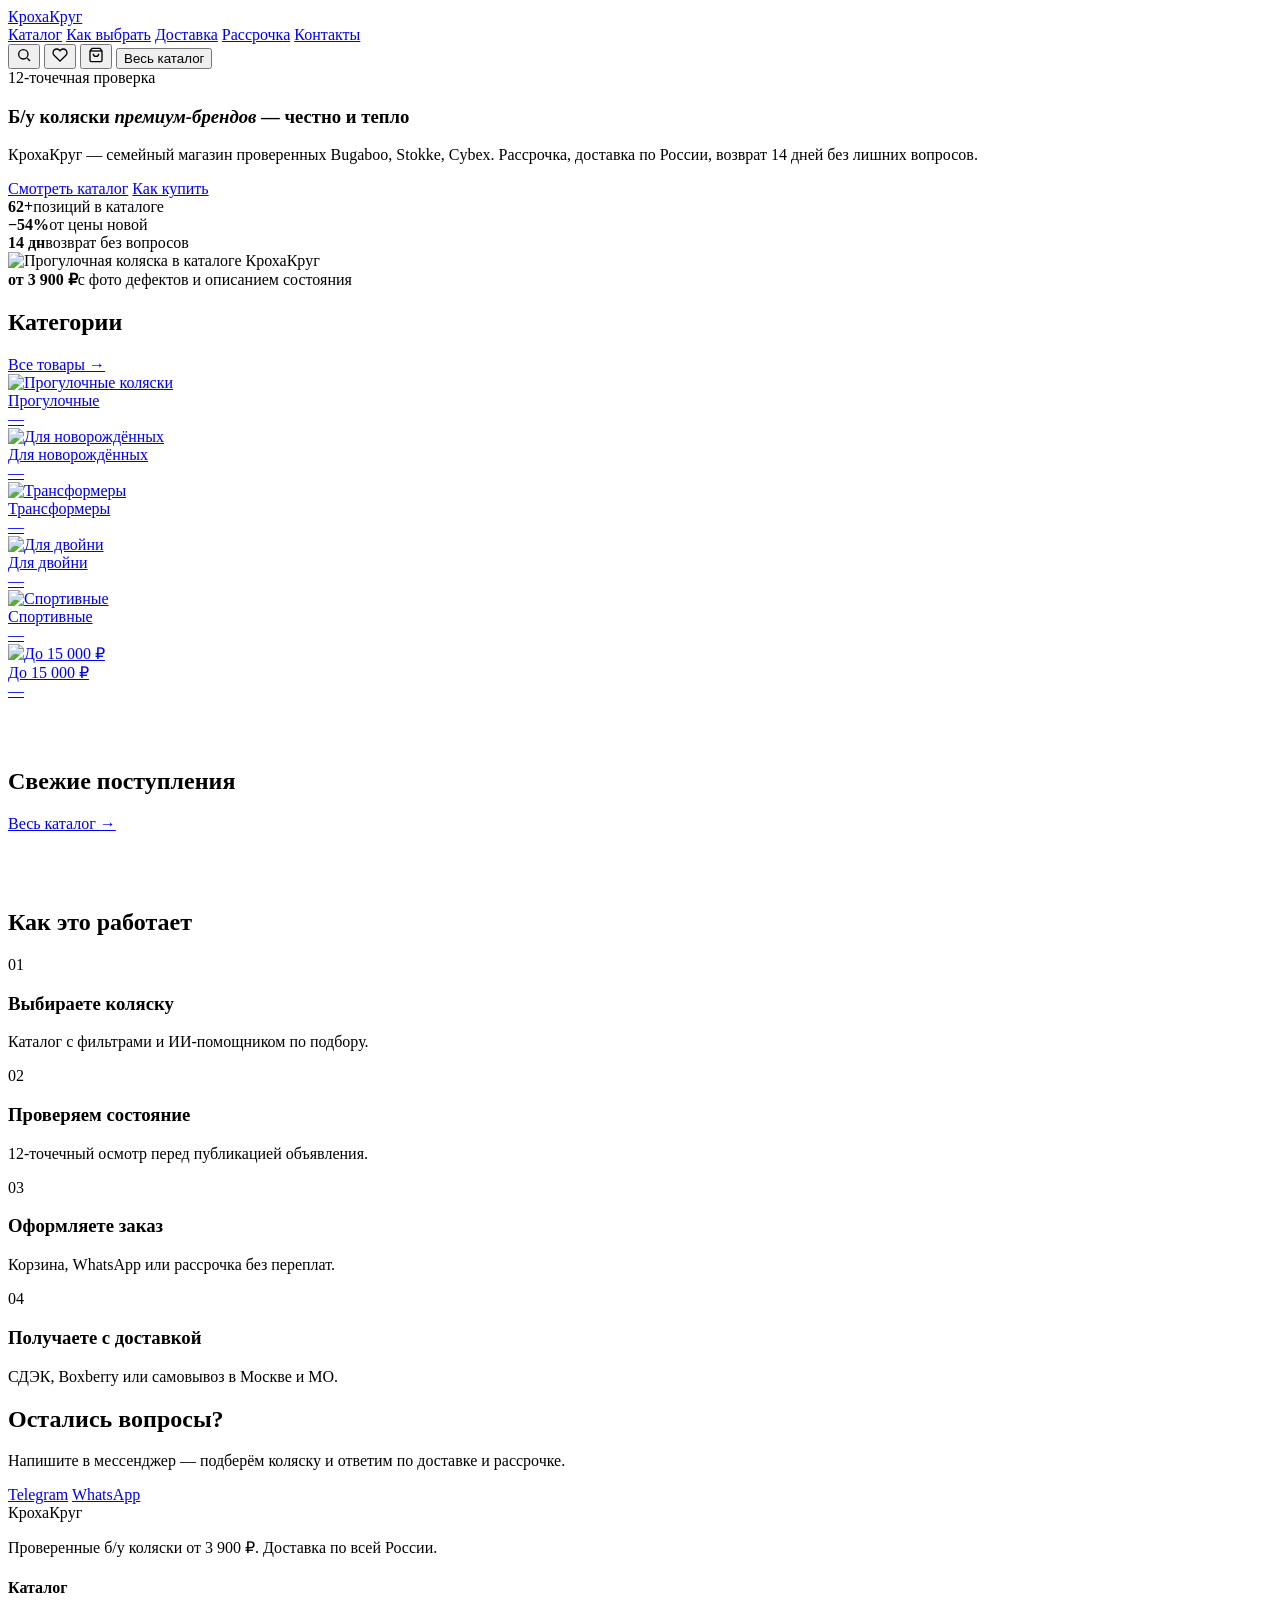
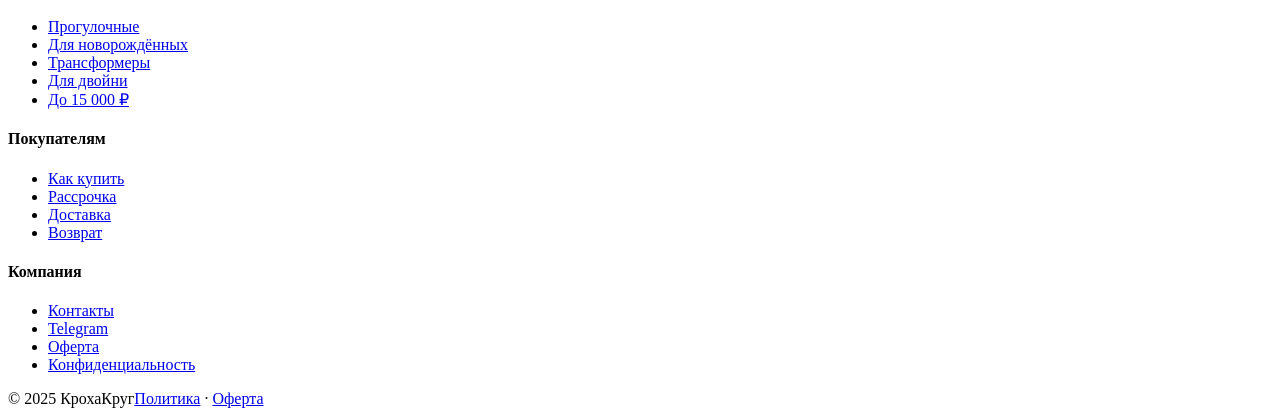
==== commit c3e8e352: "." ====
--- a/index.html
+++ b/index.html
@@ -8,7 +8,7 @@
 <script src="/bu-kolyasochka/js/site.js"></script>
 <link rel="preconnect" href="https://fonts.googleapis.com">
 <link rel="preconnect" href="https://fonts.gstatic.com" crossorigin>
-<link href="https://fonts.googleapis.com/css2?family=Manrope:wght@400;500;600;700;800&display=swap" rel="stylesheet">
+<link href="https://fonts.googleapis.com/css2?family=Literata:opsz,wght@7..72,400;500;600;700&family=Commissioner:wght@400;500;600;700&display=swap" rel="stylesheet">
 <link rel="stylesheet" href="/bu-kolyasochka/css/theme.css">
 <link rel="stylesheet" href="/bu-kolyasochka/css/assistant.css">
 
@@ -32,11 +32,12 @@
     </div>
   </div>
 </nav>
+<section class="hero-band">
 <section class="hero">
-  <div>
-    <div class="hero-tag">Проверено перед продажей</div>
-    <h1>Б/у коляски <em>премиум-брендов</em> без переплат</h1>
-    <p class="hero-lead">КрохаКруг — проверенные коляски Bugaboo, Stokke, Cybex и других брендов. Рассрочка 0%, доставка по России, возврат 14 дней.</p>
+  <div class="hero-copy">
+    <div class="hero-tag">12-точечная проверка</div>
+    <h1>Б/у коляски <em>премиум-брендов</em> — честно и тепло</h1>
+    <p class="hero-lead">КрохаКруг — семейный магазин проверенных Bugaboo, Stokke, Cybex. Рассрочка, доставка по России, возврат 14 дней без лишних вопросов.</p>
     <div class="hero-cta">
       <a href="catalog.html" class="btn-hero">Смотреть каталог</a>
       <a href="index.html#how" class="btn-hero-ghost">Как купить</a>
@@ -47,26 +48,30 @@
       <div><strong>14 дн</strong><span>возврат без вопросов</span></div>
     </div>
   </div>
-  <div class="hero-visual">
-    <img src="https://images.unsplash.com/photo-1591348278863-a8fb3887e2aa?w=900&q=80" alt="Коляска Bugaboo"/>
+  <div class="hero-visual-wrap">
+    <div class="hero-visual">
+      <img src="/bu-kolyasochka/img/img_1.png" alt="Прогулочная коляска в каталоге КрохаКруг"/>
+    </div>
+    <div class="hero-stamp"><strong>от 3 900 ₽</strong><span>с фото дефектов и описанием состояния</span></div>
   </div>
 </section>
-<div class="wrap" style="padding-bottom:48px">
+</section>
+<div class="wrap reveal" style="padding-bottom:48px">
   <div class="sec-head"><h2 class="sec-title">Категории</h2><a href="catalog.html" class="sec-link">Все товары →</a></div>
   <div class="cats">
-    <a href="catalog.html?type=stroller" class="cat"><div class="cat-img"><img src="https://images.unsplash.com/photo-1591348278863-a8fb3887e2aa?w=300&q=75" alt=""/></div><div class="cat-name">Прогулочные</div><div class="cat-count">28 товаров</div></a>
-    <a href="catalog.html?type=newborn" class="cat"><div class="cat-img"><img src="https://images.unsplash.com/photo-1566933293069-b55c7f326dd4?w=300&q=75" alt=""/></div><div class="cat-name">Для новорождённых</div><div class="cat-count">11 товаров</div></a>
-    <a href="catalog.html?type=transformer" class="cat"><div class="cat-img"><img src="https://images.unsplash.com/photo-1555252333-9f8e92e65df9?w=300&q=75" alt=""/></div><div class="cat-name">Трансформеры</div><div class="cat-count">40 товаров</div></a>
-    <a href="catalog.html?type=twin" class="cat"><div class="cat-img"><img src="https://images.unsplash.com/photo-1544126592-807ade215a0b?w=300&q=75" alt=""/></div><div class="cat-name">Для двойни</div><div class="cat-count">5 товаров</div></a>
-    <a href="catalog.html?type=sport" class="cat"><div class="cat-img"><img src="https://images.unsplash.com/photo-1503454537195-1dcabb73ffb9?w=300&q=75" alt=""/></div><div class="cat-name">Спортивные</div><div class="cat-count">8 товаров</div></a>
-    <a href="catalog.html?price=budget" class="cat"><div class="cat-img"><img src="https://images.unsplash.com/photo-1515488042361-ee00e0ddd4e4?w=300&q=75" alt=""/></div><div class="cat-name">До 15 000 ₽</div><div class="cat-count">31 товар</div></a>
+    <a href="catalog.html?type=stroller" class="cat" data-index="1"><div class="cat-img"><img src="/bu-kolyasochka/img/img_1.png" alt="Прогулочные коляски"/></div><div class="cat-name">Прогулочные</div><div class="cat-count" data-cat-type="stroller">—</div></a>
+    <a href="catalog.html?type=newborn" class="cat" data-index="2"><div class="cat-img"><img src="/bu-kolyasochka/img/img_2.png" alt="Для новорождённых"/></div><div class="cat-name">Для новорождённых</div><div class="cat-count" data-cat-type="newborn">—</div></a>
+    <a href="catalog.html?type=transformer" class="cat" data-index="3"><div class="cat-img"><img src="/bu-kolyasochka/img/img_4.png" alt="Трансформеры"/></div><div class="cat-name">Трансформеры</div><div class="cat-count" data-cat-type="transformer">—</div></a>
+    <a href="catalog.html?type=twin" class="cat" data-index="4"><div class="cat-img"><img src="/bu-kolyasochka/img/img_5.png" alt="Для двойни"/></div><div class="cat-name">Для двойни</div><div class="cat-count" data-cat-type="twin">—</div></a>
+    <a href="catalog.html?type=sport" class="cat" data-index="5"><div class="cat-img"><img src="/bu-kolyasochka/img/img_6.png" alt="Спортивные"/></div><div class="cat-name">Спортивные</div><div class="cat-count" data-cat-type="sport">—</div></a>
+    <a href="catalog.html?price=budget" class="cat" data-index="6"><div class="cat-img"><img src="/bu-kolyasochka/img/img_7.png" alt="До 15 000 ₽"/></div><div class="cat-name">До 15 000 ₽</div><div class="cat-count" data-cat-price="budget">—</div></a>
   </div>
 </div>
-<div class="wrap" style="padding-bottom:56px">
+<div class="wrap reveal" style="padding-bottom:56px">
   <div class="sec-head"><h2 class="sec-title">Свежие поступления</h2><a href="catalog.html" class="sec-link">Весь каталог →</a></div>
   <div class="products" id="featuredGrid"></div>
 </div>
-<div class="how-wrap" id="how">
+<div class="how-wrap reveal" id="how">
   <div class="sec-head"><h2 class="sec-title">Как это работает</h2></div>
   <div class="how-steps">
     <div class="how-card"><div class="how-num">01</div><h3>Выбираете коляску</h3><p>Каталог с фильтрами и ИИ-помощником по подбору.</p></div>
@@ -75,7 +80,7 @@
     <div class="how-card"><div class="how-num">04</div><h3>Получаете с доставкой</h3><p>СДЭК, Boxberry или самовывоз в Москве и МО.</p></div>
   </div>
 </div>
-<div class="contact-wrap" id="contact">
+<div class="contact-wrap reveal" id="contact">
   <div class="contact-block">
     <h2>Остались вопросы?</h2>
     <p>Напишите в мессенджер — подберём коляску и ответим по доставке и рассрочке.</p>
